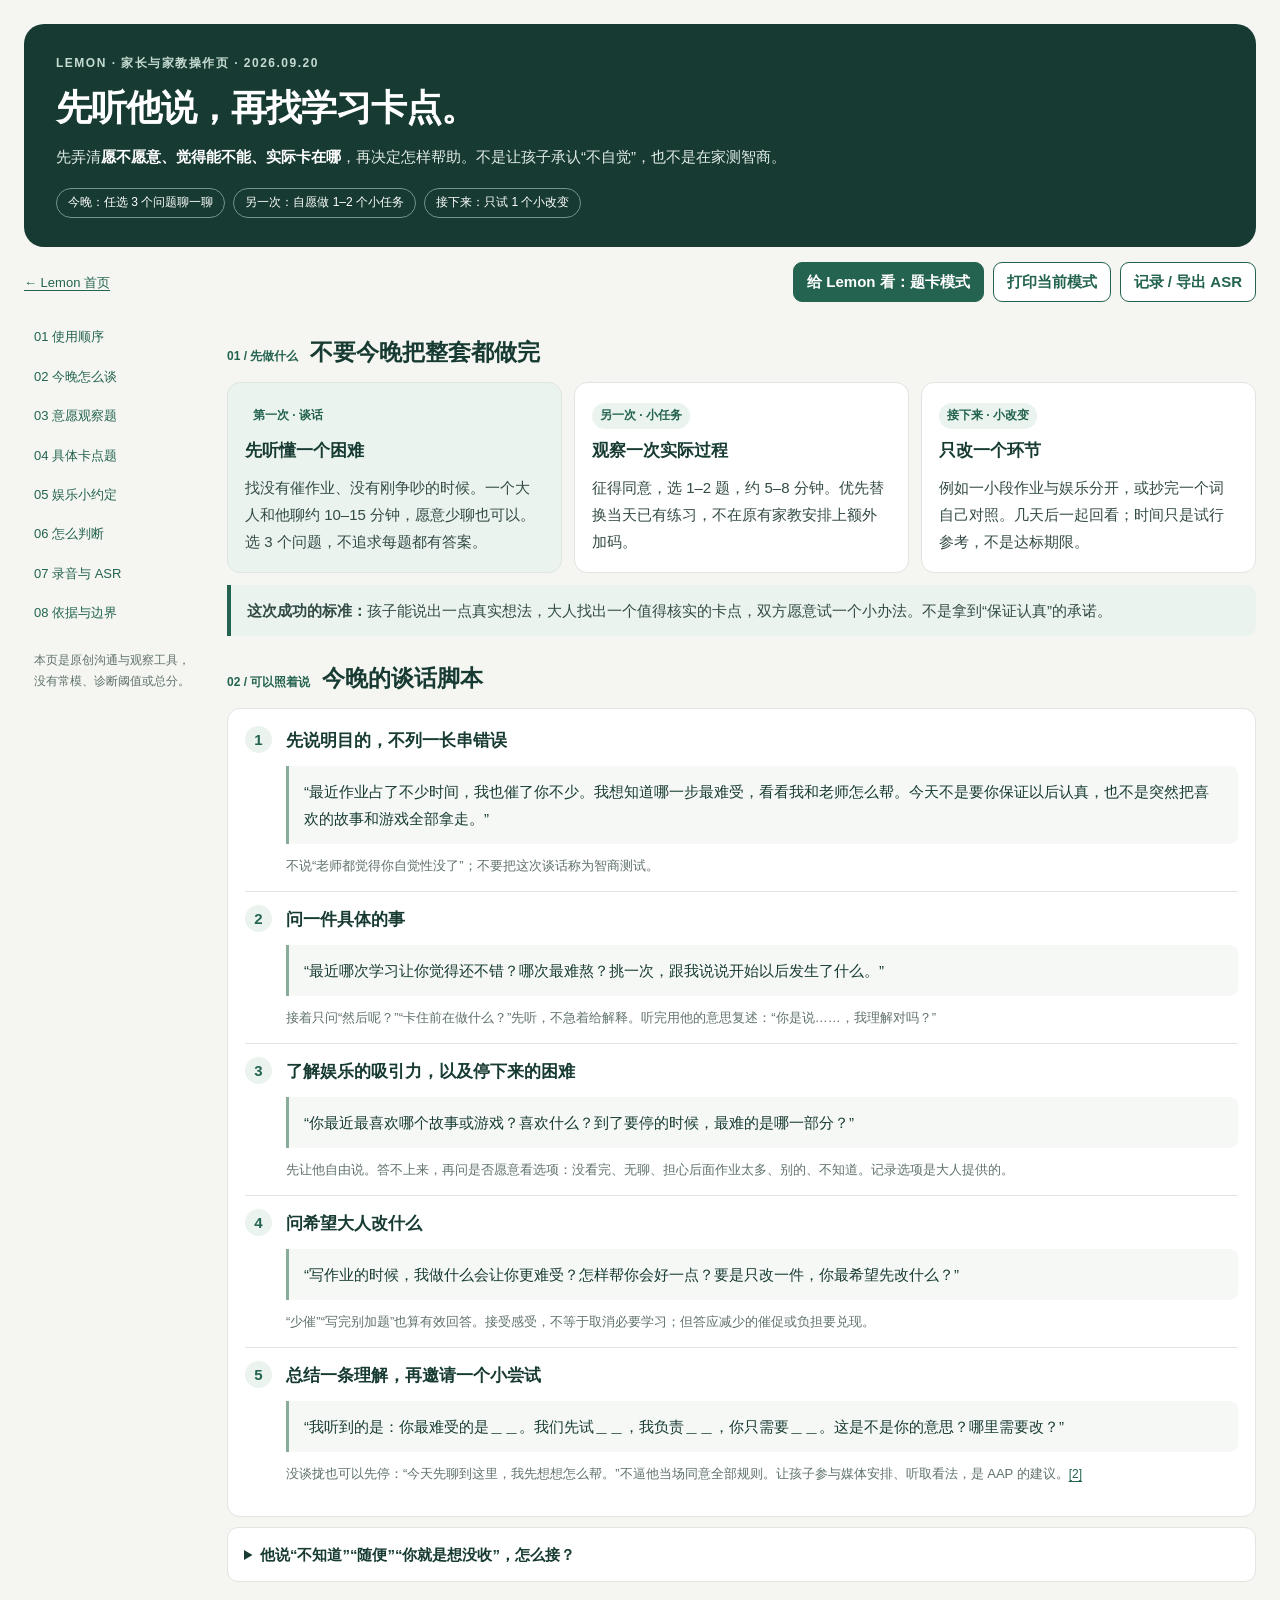
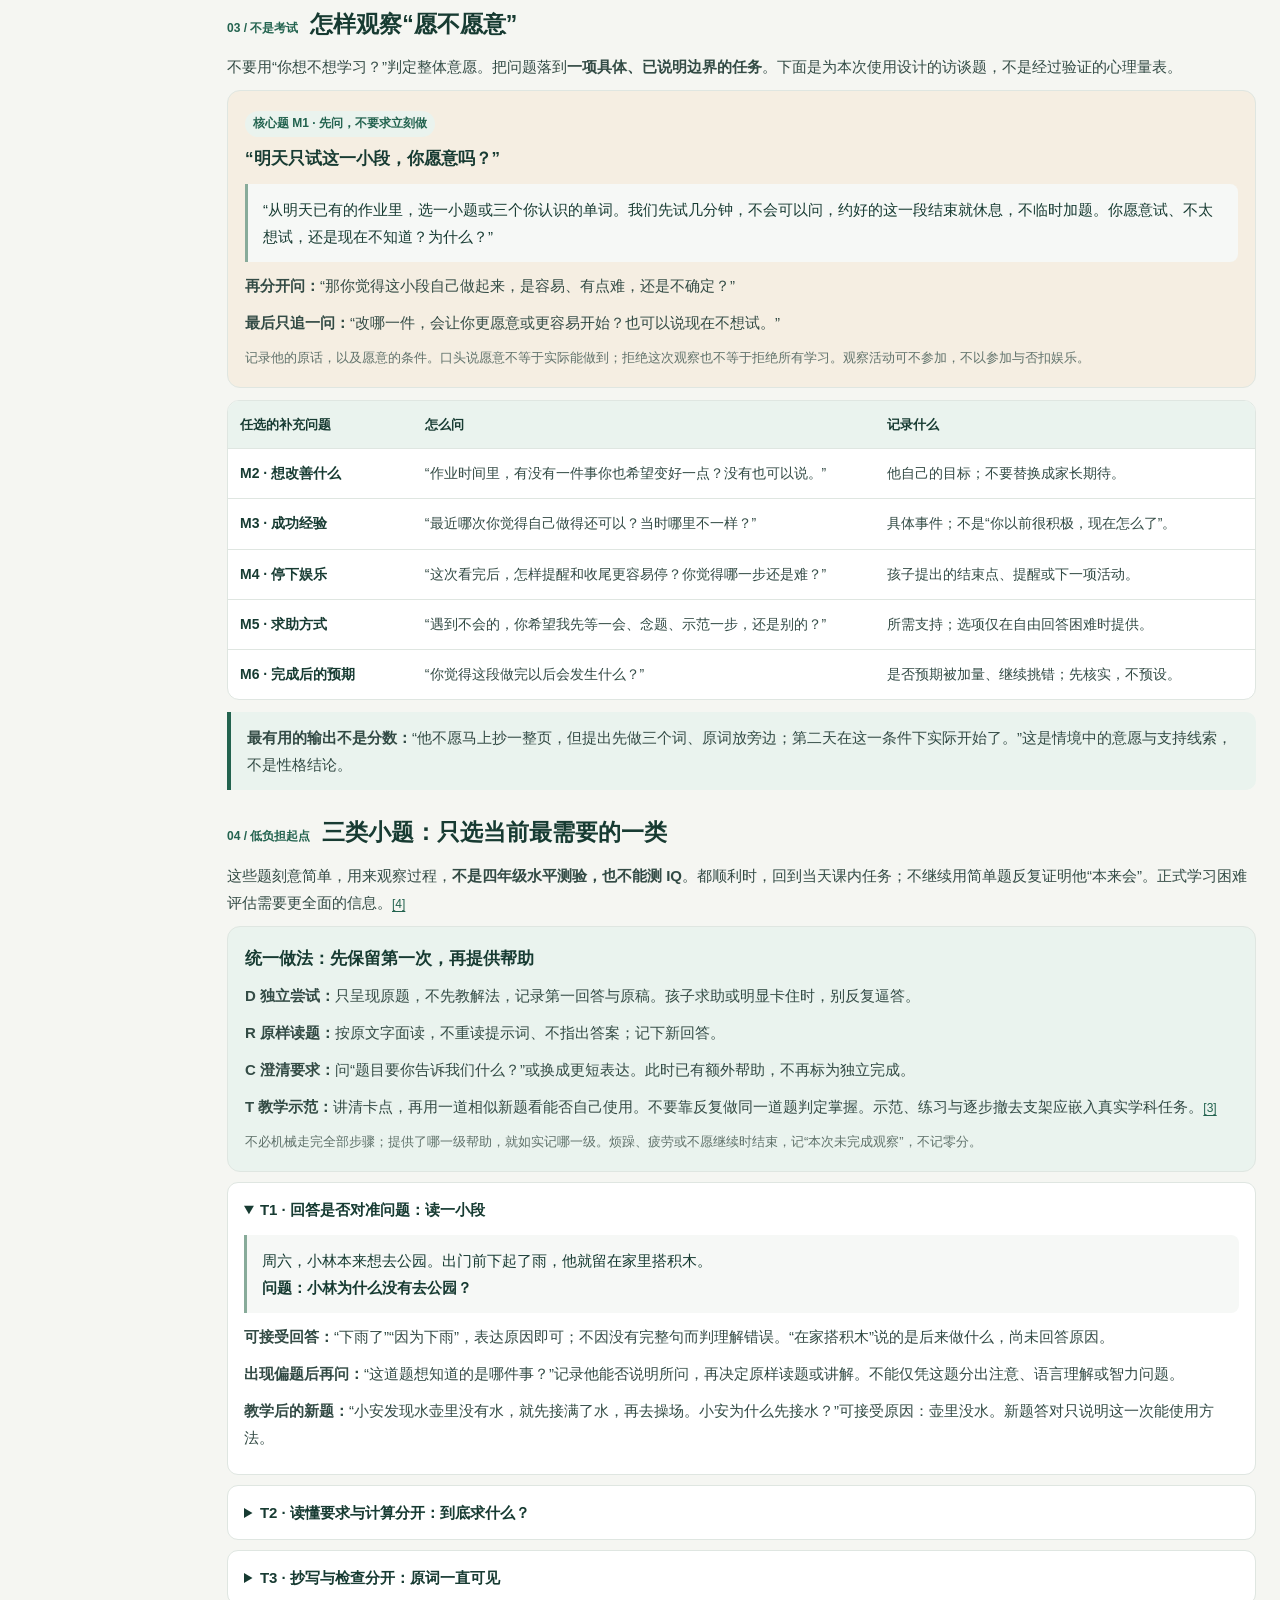
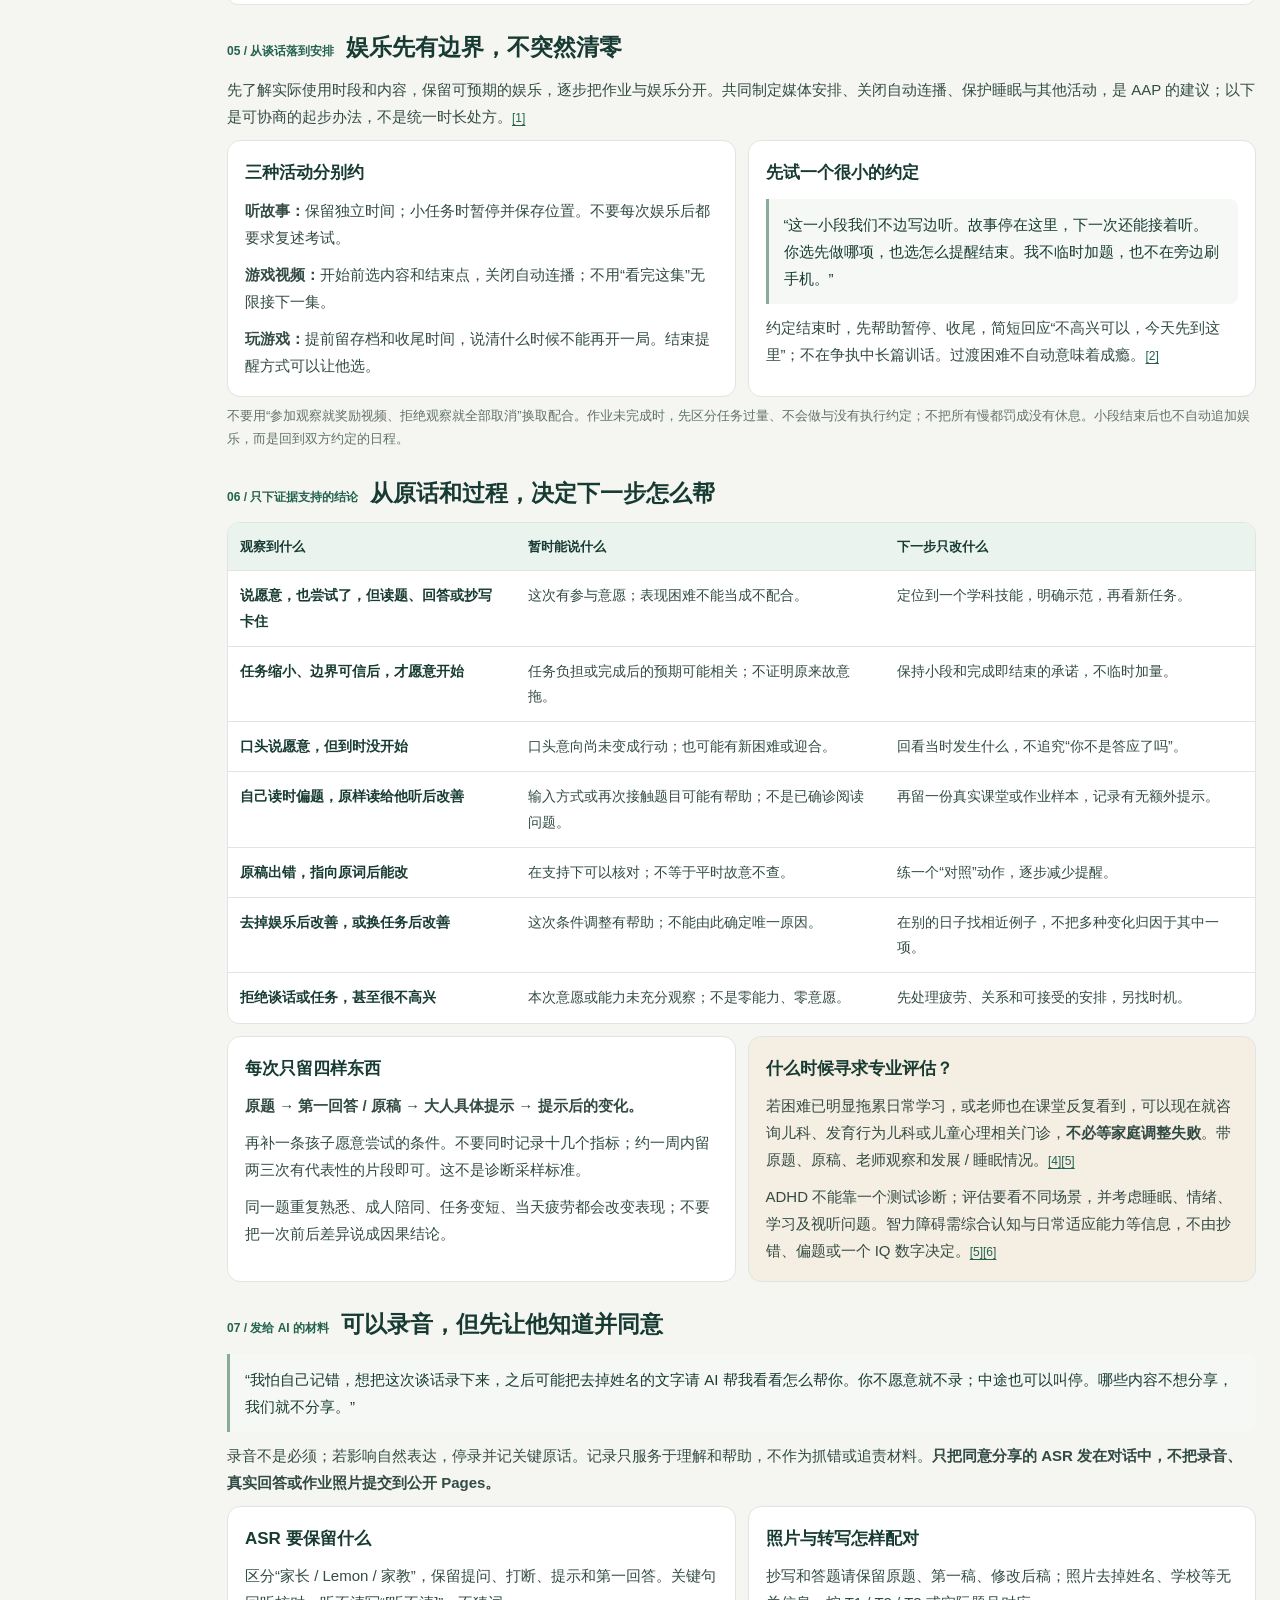
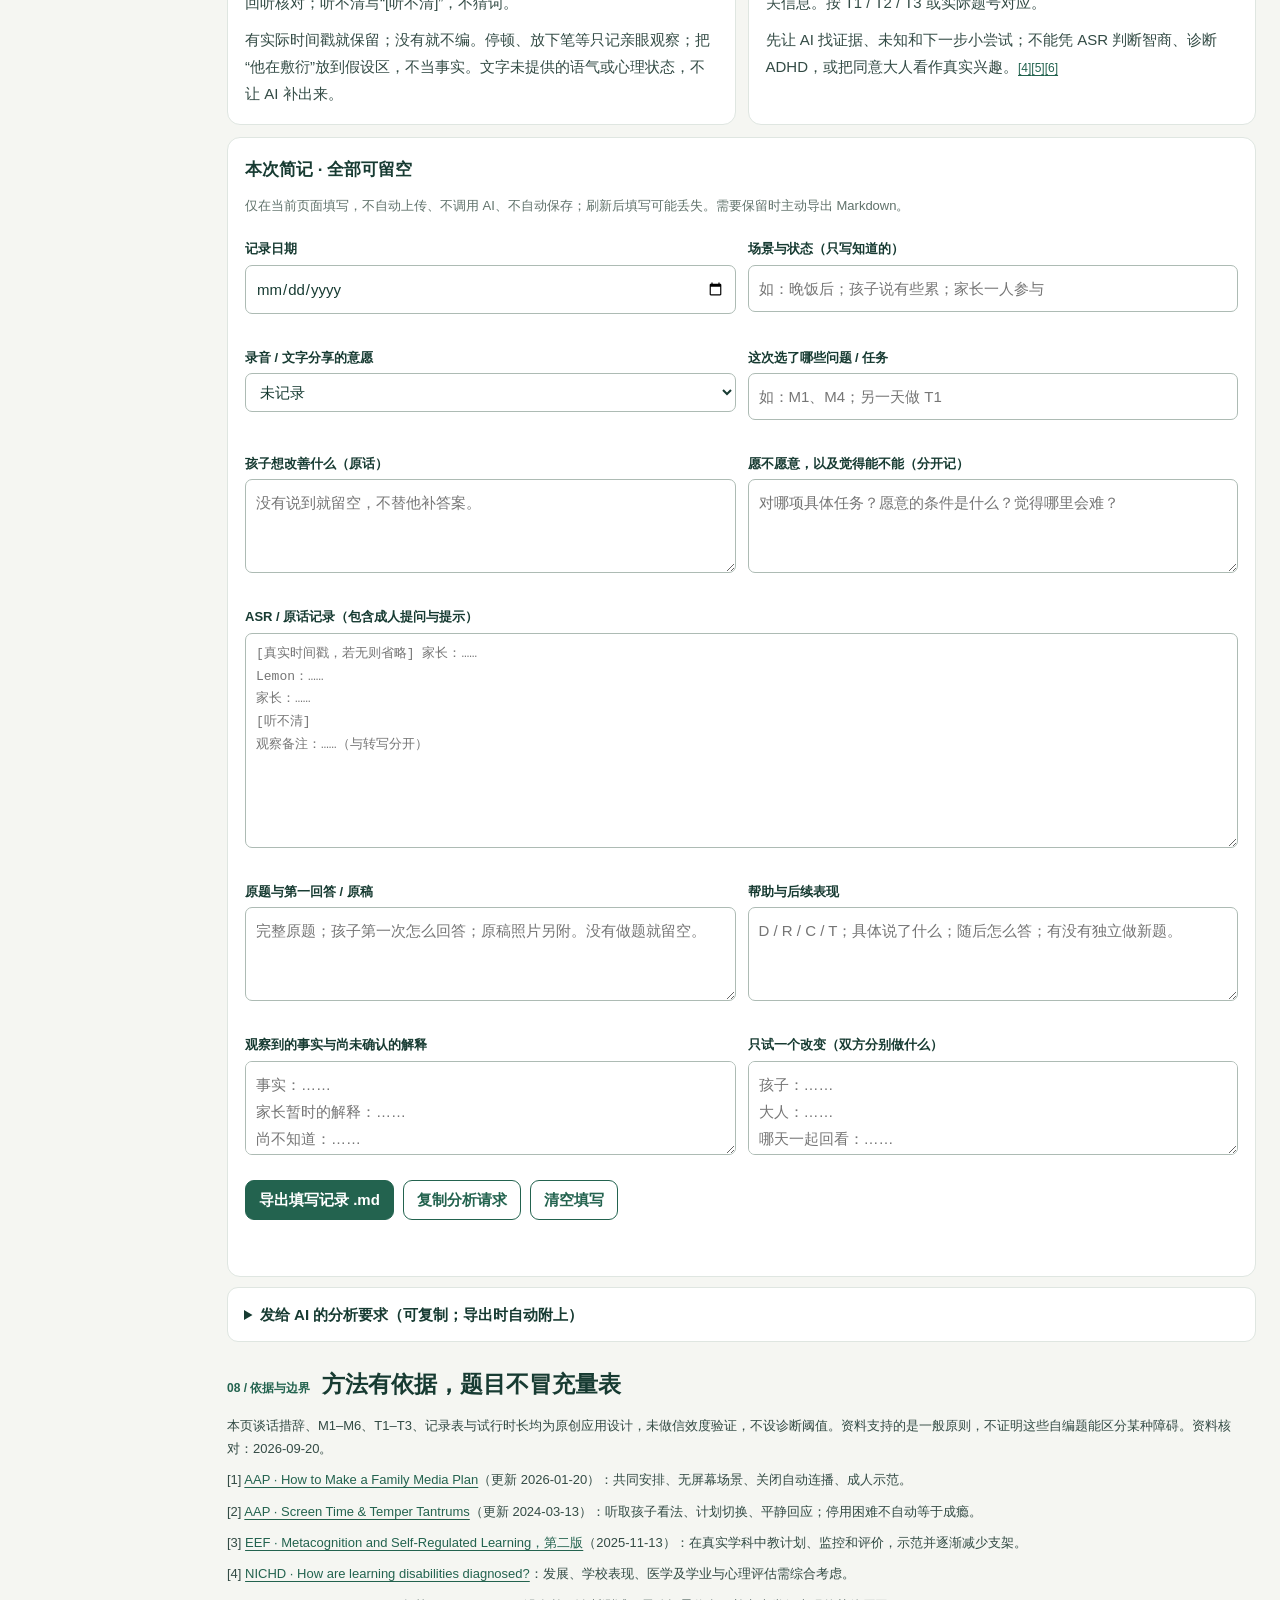
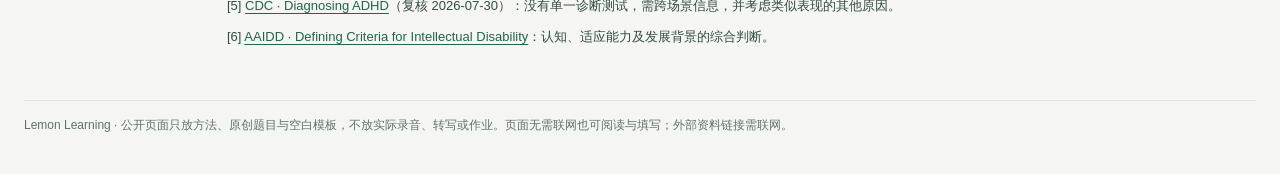
==== docs/conversation/index.html @ 645a8039 "feat(pages): add parent conversation and learning observation guide" ====
<!doctype html>
<html lang="zh-CN">
<head>
<meta charset="utf-8">
<meta name="viewport" content="width=device-width,initial-scale=1">
<meta name="description" content="给家长与家教的沟通脚本、学习意愿观察题、低负担任务与 ASR 记录模板。">
<title>Lemon｜先沟通，再找学习卡点</title>
<style>
:root{--bg:#f5f6f2;--paper:#fff;--ink:#173b32;--text:#334b45;--muted:#60726b;--line:#dfe6e1;--green:#23634f;--mint:#eaf3ee;--sand:#f5eee2;--gold:#d8be79}*{box-sizing:border-box}html{scroll-behavior:smooth;scroll-padding-top:26px}body{margin:0;background:var(--bg);color:var(--text);font:15px/1.8 -apple-system,BlinkMacSystemFont,"PingFang SC","Microsoft YaHei",sans-serif}a{color:var(--green);text-underline-offset:3px}button,input,textarea,select{font:inherit}button,.button{border:1px solid var(--green);border-radius:9px;padding:8px 13px;background:var(--green);color:#fff;cursor:pointer;text-decoration:none;font-weight:650;line-height:1.5}button.secondary,.button.secondary{background:#fff;color:var(--green)}button:hover,.button:hover{filter:brightness(.94)}:focus-visible{outline:3px solid var(--gold);outline-offset:3px}.wrap{max-width:1310px;margin:auto;padding:24px}.hero{background:var(--ink);color:#fff;border-radius:20px;padding:29px 32px}.eyebrow{font-size:12px;font-weight:750;letter-spacing:1.5px;color:#c5dad1}.hero h1{font-size:36px;line-height:1.3;margin:10px 0 12px;letter-spacing:-1px}.hero p{max-width:950px;color:#e2ece7;margin:6px 0}.hero strong{color:#fff}.hero-meta{display:flex;gap:8px;flex-wrap:wrap;margin-top:18px}.hero-meta span{border:1px solid #75948a;border-radius:30px;padding:3px 11px;font-size:12px}.toolbar{display:flex;align-items:center;gap:9px;flex-wrap:wrap;margin:15px 0}.toolbar .home{margin-right:auto;font-size:13px}.layout{display:grid;grid-template-columns:180px minmax(0,1fr);gap:23px}.layout>div{min-width:0}.side{min-width:0;position:sticky;top:18px;align-self:start}.side a{display:block;text-decoration:none;padding:8px 10px;border-radius:8px;font-size:13px}.side a:hover{background:var(--mint)}.side p{font-size:12px;color:var(--muted);padding:10px}.section{margin:0 0 25px;scroll-margin-top:20px}.section-head{display:flex;align-items:baseline;gap:12px;margin:18px 0 12px}.num{color:var(--green);font-size:12px;font-weight:800;white-space:nowrap}h2{font-size:23px;line-height:1.5;color:var(--ink);margin:0}h3{font-size:17px;color:var(--ink);margin:0 0 8px}h4{font-size:15px;margin:0 0 6px;color:var(--ink)}p{margin:7px 0 10px}.small{font-size:13px;color:var(--muted)}.grid2,.grid3{display:grid;gap:12px}.grid2{grid-template-columns:repeat(2,minmax(0,1fr))}.grid3{grid-template-columns:repeat(3,minmax(0,1fr))}.card{background:var(--paper);border:1px solid var(--line);border-radius:13px;padding:17px;min-width:0}.card p:last-child{margin-bottom:0}.mint{background:var(--mint)}.sand{background:var(--sand)}.callout{border-left:4px solid var(--green);padding:12px 16px;background:var(--mint);border-radius:0 10px 10px 0;margin:12px 0}.quote{background:#f6f8f6;border-left:3px solid #88ab9a;border-radius:0 8px 8px 0;padding:12px 15px;margin:10px 0;color:var(--ink)}.badge{display:inline-block;border-radius:30px;background:var(--mint);color:var(--green);padding:2px 8px;font-size:12px;font-weight:750;margin-bottom:7px}.steps{counter-reset:step}.step{display:grid;grid-template-columns:31px minmax(0,1fr);gap:10px;padding:13px 0;border-top:1px solid var(--line)}.step:first-child{border-top:0;padding-top:0}.step:before{counter-increment:step;content:counter(step);width:27px;height:27px;border-radius:50%;display:grid;place-items:center;background:var(--mint);color:var(--green);font-weight:800}.table-wrap{overflow-x:auto;background:white;border:1px solid var(--line);border-radius:12px}table{width:100%;border-collapse:collapse;font-size:14px}th,td{text-align:left;vertical-align:top;padding:12px;border-bottom:1px solid var(--line)}th{background:var(--mint);color:var(--ink);font-size:13px}tr:last-child td{border-bottom:0}td:first-child{font-weight:650;color:var(--ink)}.table-wrap table{min-width:590px}.tight p{margin:5px 0}details{border:1px solid var(--line);border-radius:11px;background:white;padding:13px 16px;margin:10px 0}summary{cursor:pointer;color:var(--ink);font-weight:700}details[open] summary{margin-bottom:12px}.ref{font-size:12px;white-space:nowrap}.checkline{display:flex;gap:8px;flex-wrap:wrap;margin:9px 0}.choice{display:inline-block;background:white;border:1px solid var(--line);border-radius:7px;padding:5px 10px}.field{display:block;margin:10px 0}.field>span{display:block;color:var(--ink);font-size:13px;font-weight:700;margin-bottom:4px}input,textarea,select{display:block;width:100%;border:1px solid #adbbb4;background:white;color:var(--ink);border-radius:7px;padding:9px 10px;min-width:0}textarea{min-height:94px;resize:vertical}input[type=date]{min-height:43px}.wide{grid-column:1/-1}.raw{min-height:215px;font:13px/1.75 ui-monospace,SFMono-Regular,Consolas,monospace}.print-value{display:none}.status{font-size:13px;min-height:24px;color:var(--green)}.sources{font-size:13px}.sources p{margin:8px 0}.footer{margin-top:26px;border-top:1px solid var(--line);padding:14px 0;color:var(--muted);font-size:12px}.child-sheet{max-width:930px;margin:auto}.child-sheet h2{font-size:28px}.child-sheet .card{margin-bottom:16px;padding:23px}.child-sheet .question{font-size:20px;color:var(--ink)}.child-sheet .reading{font-size:21px;line-height:2.1}.write-lines{height:93px;background:repeating-linear-gradient(white,white 30px,var(--line) 31px,white 32px);margin-top:12px}.wordrow{display:flex;gap:28px;flex-wrap:wrap;font-size:27px;letter-spacing:1px}.child-sheet{display:none}body[data-mode=child] .parent-only{display:none!important}body[data-mode=child] .child-sheet{display:block}body[data-mode=child] .hero h1{font-size:30px}.nojs{background:var(--sand);padding:10px}.skip{position:absolute;left:-9999px}.skip:focus{left:15px;top:8px;background:#fff;z-index:100;padding:10px}@media(max-width:950px){.layout{grid-template-columns:minmax(0,1fr)}.side{position:static;display:flex;overflow:auto;gap:5px;border-bottom:1px solid var(--line);padding-bottom:9px}.side a{white-space:nowrap}.side p{display:none}.grid3{grid-template-columns:1fr}.hero h1{font-size:31px}}@media(max-width:620px){body{font-size:15px}.wrap{padding:13px}.hero{padding:23px 20px}.hero h1{font-size:28px}.grid2{grid-template-columns:1fr}.section-head{display:block}.num{display:block;margin-bottom:3px}h2{font-size:21px}.toolbar .home{width:100%}.card{padding:15px}.child-sheet .card{padding:18px}.child-sheet .reading{font-size:19px}.wordrow{gap:18px}}@media print{@page{size:A4;margin:14mm}html{scroll-behavior:auto}body{background:white;font-size:11pt;line-height:1.65;color:#17271f}.wrap{max-width:none;padding:0}.hero{background:white!important;color:#173b32!important;border:1px solid #9bb4a7;border-radius:0;padding:13px}.hero p,.hero strong,.eyebrow{color:#173b32!important}.hero h1{font-size:23pt}.hero-meta{display:none}.toolbar,.side,.no-print,.nojs,.status{display:none!important}.layout{display:block}.section{margin:17px 0}.section-head{break-after:avoid}.card,.quote,.callout,tr{break-inside:avoid}.grid2,.grid3{display:block}.grid2>.card,.grid3>.card{margin:8px 0}.table-wrap{overflow:visible;border-radius:0}table{font-size:10pt;min-width:0!important}th,td{padding:8px}.print-value{display:block;white-space:pre-wrap;overflow-wrap:anywhere;min-height:20px;font-size:10pt}.field input,.field textarea,.field select{display:none}.quote{margin:6px 0}details{break-inside:auto}summary{break-after:avoid}.sources{font-size:9pt}.footer{font-size:9pt}.child-sheet .card{break-inside:avoid}.child-sheet .reading{font-size:16pt}.child-sheet .question{font-size:15pt}.write-lines{height:85px}.child-sheet .task-card{break-before:page}.child-sheet .task-card:first-of-type{break-before:auto}a{color:inherit}}
</style>
</head>
<body data-mode="parent">
<a class="skip" href="#talk">跳到谈话脚本</a>
<main class="wrap">
<header class="hero parent-only">
<div class="eyebrow">LEMON · 家长与家教操作页 · 2026.09.20</div>
<h1>先听他说，再找学习卡点。</h1>
<p>先弄清<strong>愿不愿意、觉得能不能、实际卡在哪</strong>，再决定怎样帮助。不是让孩子承认“不自觉”，也不是在家测智商。</p>
<div class="hero-meta"><span>今晚：任选 3 个问题聊一聊</span><span>另一次：自愿做 1–2 个小任务</span><span>接下来：只试 1 个小改变</span></div>
</header>
<div class="toolbar no-print"><a class="home" href="https://feng-y.github.io/lemon-learning/">← Lemon 首页</a><button id="modeButton" type="button" aria-pressed="false">给 Lemon 看：题卡模式</button><button id="printButton" type="button" class="secondary">打印当前模式</button><a class="button secondary parent-only" href="#record">记录 / 导出 ASR</a></div>
<noscript><p class="nojs">正文可直接阅读。切换儿童题卡、打印增强和导出记录需要 JavaScript；也可手工复制记录模板。</p></noscript>
<div class="layout parent-only">
<nav class="side" aria-label="页内导航"><a href="#start">01 使用顺序</a><a href="#talk">02 今晚怎么谈</a><a href="#willing">03 意愿观察题</a><a href="#tasks">04 具体卡点题</a><a href="#media">05 娱乐小约定</a><a href="#interpret">06 怎么判断</a><a href="#record">07 录音与 ASR</a><a href="#sources">08 依据与边界</a><p>本页是原创沟通与观察工具，没有常模、诊断阈值或总分。</p></nav>
<div>
<section class="section" id="start">
<div class="section-head"><span class="num">01 / 先做什么</span><h2>不要今晚把整套都做完</h2></div>
<div class="grid3"><article class="card mint"><span class="badge">第一次 · 谈话</span><h3>先听懂一个困难</h3><p>找没有催作业、没有刚争吵的时候。一个大人和他聊约 10–15 分钟，愿意少聊也可以。选 3 个问题，不追求每题都有答案。</p></article><article class="card"><span class="badge">另一次 · 小任务</span><h3>观察一次实际过程</h3><p>征得同意，选 1–2 题，约 5–8 分钟。优先替换当天已有练习，不在原有家教安排上额外加码。</p></article><article class="card"><span class="badge">接下来 · 小改变</span><h3>只改一个环节</h3><p>例如一小段作业与娱乐分开，或抄完一个词自己对照。几天后一起回看；时间只是试行参考，不是达标期限。</p></article></div>
<div class="callout"><strong>这次成功的标准：</strong>孩子能说出一点真实想法，大人找出一个值得核实的卡点，双方愿意试一个小办法。不是拿到“保证认真”的承诺。</div>
</section>
<section class="section" id="talk">
<div class="section-head"><span class="num">02 / 可以照着说</span><h2>今晚的谈话脚本</h2></div>
<div class="card steps">
<div class="step"><div><h3>先说明目的，不列一长串错误</h3><div class="quote">“最近作业占了不少时间，我也催了你不少。我想知道哪一步最难受，看看我和老师怎么帮。今天不是要你保证以后认真，也不是突然把喜欢的故事和游戏全部拿走。”</div><p class="small">不说“老师都觉得你自觉性没了”；不要把这次谈话称为智商测试。</p></div></div>
<div class="step"><div><h3>问一件具体的事</h3><div class="quote">“最近哪次学习让你觉得还不错？哪次最难熬？挑一次，跟我说说开始以后发生了什么。”</div><p class="small">接着只问“然后呢？”“卡住前在做什么？”先听，不急着给解释。听完用他的意思复述：“你是说……，我理解对吗？”</p></div></div>
<div class="step"><div><h3>了解娱乐的吸引力，以及停下来的困难</h3><div class="quote">“你最近最喜欢哪个故事或游戏？喜欢什么？到了要停的时候，最难的是哪一部分？”</div><p class="small">先让他自由说。答不上来，再问是否愿意看选项：没看完、无聊、担心后面作业太多、别的、不知道。记录选项是大人提供的。</p></div></div>
<div class="step"><div><h3>问希望大人改什么</h3><div class="quote">“写作业的时候，我做什么会让你更难受？怎样帮你会好一点？要是只改一件，你最希望先改什么？”</div><p class="small">“少催”“写完别加题”也算有效回答。接受感受，不等于取消必要学习；但答应减少的催促或负担要兑现。</p></div></div>
<div class="step"><div><h3>总结一条理解，再邀请一个小尝试</h3><div class="quote">“我听到的是：你最难受的是＿＿。我们先试＿＿，我负责＿＿，你只需要＿＿。这是不是你的意思？哪里需要改？”</div><p class="small">没谈拢也可以先停：“今天先聊到这里，我先想想怎么帮。”不逼他当场同意全部规则。让孩子参与媒体安排、听取看法，是 AAP 的建议。<a class="ref" href="#s2">[2]</a></p></div></div>
</div>
<details><summary>他说“不知道”“随便”“你就是想没收”，怎么接？</summary><div class="grid2"><div><h4>“不知道 / 随便。”</h4><p>“没关系。你愿意说最近那一次，还是今天先不说？”不要把沉默登记成态度差。</p><h4>“我就是想玩。”</h4><p>“玩很重要。我们还要给作业和休息留时间。最难的是开始作业，还是停下正在看的东西？”</p></div><div><h4>“你就是想没收。”</h4><p>“你担心讲了以后会被拿走。我先把这次会改什么、不会改什么说清楚。”不承诺永远不限制。</p><h4>“我不会 / 你们一直催。”</h4><p>“挑一个最近的例子，让我看你从哪里开始觉得难。”先理解；不要马上反驳“这么简单怎么不会”。</p></div></div></details>
</section>
<section class="section" id="willing">
<div class="section-head"><span class="num">03 / 不是考试</span><h2>怎样观察“愿不愿意”</h2></div>
<p>不要用“你想不想学习？”判定整体意愿。把问题落到<strong>一项具体、已说明边界的任务</strong>。下面是为本次使用设计的访谈题，不是经过验证的心理量表。</p>
<div class="card sand"><span class="badge">核心题 M1 · 先问，不要求立刻做</span><h3>“明天只试这一小段，你愿意吗？”</h3><div class="quote">“从明天已有的作业里，选一小题或三个你认识的单词。我们先试几分钟，不会可以问，约好的这一段结束就休息，不临时加题。你愿意试、不太想试，还是现在不知道？为什么？”</div><p><strong>再分开问：</strong>“那你觉得这小段自己做起来，是容易、有点难，还是不确定？”</p><p><strong>最后只追一问：</strong>“改哪一件，会让你更愿意或更容易开始？也可以说现在不想试。”</p><p class="small">记录他的原话，以及愿意的条件。口头说愿意不等于实际能做到；拒绝这次观察也不等于拒绝所有学习。观察活动可不参加，不以参加与否扣娱乐。</p></div>
<div class="table-wrap" style="margin-top:12px"><table><thead><tr><th style="width:18%">任选的补充问题</th><th style="width:45%">怎么问</th><th>记录什么</th></tr></thead><tbody>
<tr><td>M2 · 想改善什么</td><td>“作业时间里，有没有一件事你也希望变好一点？没有也可以说。”</td><td>他自己的目标；不要替换成家长期待。</td></tr>
<tr><td>M3 · 成功经验</td><td>“最近哪次你觉得自己做得还可以？当时哪里不一样？”</td><td>具体事件；不是“你以前很积极，现在怎么了”。</td></tr>
<tr><td>M4 · 停下娱乐</td><td>“这次看完后，怎样提醒和收尾更容易停？你觉得哪一步还是难？”</td><td>孩子提出的结束点、提醒或下一项活动。</td></tr>
<tr><td>M5 · 求助方式</td><td>“遇到不会的，你希望我先等一会、念题、示范一步，还是别的？”</td><td>所需支持；选项仅在自由回答困难时提供。</td></tr>
<tr><td>M6 · 完成后的预期</td><td>“你觉得这段做完以后会发生什么？”</td><td>是否预期被加量、继续挑错；先核实，不预设。</td></tr>
</tbody></table></div>
<div class="callout"><strong>最有用的输出不是分数：</strong>“他不愿马上抄一整页，但提出先做三个词、原词放旁边；第二天在这一条件下实际开始了。”这是情境中的意愿与支持线索，不是性格结论。</div>
</section>
<section class="section" id="tasks">
<div class="section-head"><span class="num">04 / 低负担起点</span><h2>三类小题：只选当前最需要的一类</h2></div>
<p>这些题刻意简单，用来观察过程，<strong>不是四年级水平测验，也不能测 IQ</strong>。都顺利时，回到当天课内任务；不继续用简单题反复证明他“本来会”。正式学习困难评估需要更全面的信息。<a class="ref" href="#s4">[4]</a></p>
<div class="card mint"><h3>统一做法：先保留第一次，再提供帮助</h3><p><strong>D 独立尝试：</strong>只呈现原题，不先教解法，记录第一回答与原稿。孩子求助或明显卡住时，别反复逼答。</p><p><strong>R 原样读题：</strong>按原文字面读，不重读提示词、不指出答案；记下新回答。</p><p><strong>C 澄清要求：</strong>问“题目要你告诉我们什么？”或换成更短表达。此时已有额外帮助，不再标为独立完成。</p><p><strong>T 教学示范：</strong>讲清卡点，再用一道相似新题看能否自己使用。不要靠反复做同一道题判定掌握。示范、练习与逐步撤去支架应嵌入真实学科任务。<a class="ref" href="#s3">[3]</a></p><p class="small">不必机械走完全部步骤；提供了哪一级帮助，就如实记哪一级。烦躁、疲劳或不愿继续时结束，记“本次未完成观察”，不记零分。</p></div>
<details open><summary>T1 · 回答是否对准问题：读一小段</summary><div class="quote">周六，小林本来想去公园。出门前下起了雨，他就留在家里搭积木。<br><strong>问题：小林为什么没有去公园？</strong></div><p><strong>可接受回答：</strong>“下雨了”“因为下雨”，表达原因即可；不因没有完整句而判理解错误。“在家搭积木”说的是后来做什么，尚未回答原因。</p><p><strong>出现偏题后再问：</strong>“这道题想知道的是哪件事？”记录他能否说明所问，再决定原样读题或讲解。不能仅凭这题分出注意、语言理解或智力问题。</p><p><strong>教学后的新题：</strong>“小安发现水壶里没有水，就先接满了水，再去操场。小安为什么先接水？”可接受原因：壶里没水。新题答对只说明这一次能使用方法。</p></details>
<details><summary>T2 · 读懂要求与计算分开：到底求什么？</summary><div class="quote">一本故事书有 80 页。小林第一天看了 12 页，第二天看了 15 页。<br><strong>问题：两天一共看了多少页？</strong></div><p><strong>答案：</strong>12 + 15 = 27 页。若答 53 页，记录原话，再问“你刚才算的是什么？题目问的是什么？”不要立即解释为粗心。</p><p><strong>观察分开：</strong>知道问两天读了多少，却算错，是另一类卡点；算出剩余页数，则先看是否把任务目标换掉。一次出错不证明稳定困难。</p><p><strong>教学后的新题：</strong>“一盒有 60 张贴纸。上午用了 8 张，下午用了 7 张。一共用了多少张？”答案 15 张。两题不是标准化等值题，不比较速度或给能力排名。</p></details>
<details><summary>T3 · 抄写与检查分开：原词一直可见</summary><div class="quote"><span class="wordrow"><span>milk</span><span>green</span><span>school</span></span></div><p>先确认这些词对他熟悉；不熟悉就换成当天已学过的三个词，并记录实际用词。请他照着各抄一次，<strong>不遮原词、不要求背写</strong>，先保存未经提醒检查的第一稿。</p><p>随后只说：“请对照原词，看看有没有不一样。”记录自己找到并改了哪些。仍有错，再按事实说“这个词有一处不一样”，但先不指出字母。</p><p><strong>只看过程：</strong>漏字母、字母次序、找行、抄写位置、擦改及是否自检。ASR 不能替代原稿；附上原词和孩子第一稿的照片，不把错误自动改正。</p></details>
</section>
<section class="section" id="media">
<div class="section-head"><span class="num">05 / 从谈话落到安排</span><h2>娱乐先有边界，不突然清零</h2></div>
<p>先了解实际使用时段和内容，保留可预期的娱乐，逐步把作业与娱乐分开。共同制定媒体安排、关闭自动连播、保护睡眠与其他活动，是 AAP 的建议；以下是可协商的起步办法，不是统一时长处方。<a class="ref" href="#s1">[1]</a></p>
<div class="grid2"><div class="card"><h3>三种活动分别约</h3><p><strong>听故事：</strong>保留独立时间；小任务时暂停并保存位置。不要每次娱乐后都要求复述考试。</p><p><strong>游戏视频：</strong>开始前选内容和结束点，关闭自动连播；不用“看完这集”无限接下一集。</p><p><strong>玩游戏：</strong>提前留存档和收尾时间，说清什么时候不能再开一局。结束提醒方式可以让他选。</p></div><div class="card"><h3>先试一个很小的约定</h3><div class="quote">“这一小段我们不边写边听。故事停在这里，下一次还能接着听。你选先做哪项，也选怎么提醒结束。我不临时加题，也不在旁边刷手机。”</div><p>约定结束时，先帮助暂停、收尾，简短回应“不高兴可以，今天先到这里”；不在争执中长篇训话。过渡困难不自动意味着成瘾。<a class="ref" href="#s2">[2]</a></p></div></div>
<p class="small">不要用“参加观察就奖励视频、拒绝观察就全部取消”换取配合。作业未完成时，先区分任务过量、不会做与没有执行约定；不把所有慢都罚成没有休息。小段结束后也不自动追加娱乐，而是回到双方约定的日程。</p>
</section>
<section class="section" id="interpret">
<div class="section-head"><span class="num">06 / 只下证据支持的结论</span><h2>从原话和过程，决定下一步怎么帮</h2></div>
<div class="table-wrap"><table><thead><tr><th style="width:28%">观察到什么</th><th style="width:36%">暂时能说什么</th><th>下一步只改什么</th></tr></thead><tbody>
<tr><td>说愿意，也尝试了，但读题、回答或抄写卡住</td><td>这次有参与意愿；表现困难不能当成不配合。</td><td>定位到一个学科技能，明确示范，再看新任务。</td></tr>
<tr><td>任务缩小、边界可信后，才愿意开始</td><td>任务负担或完成后的预期可能相关；不证明原来故意拖。</td><td>保持小段和完成即结束的承诺，不临时加量。</td></tr>
<tr><td>口头说愿意，但到时没开始</td><td>口头意向尚未变成行动；也可能有新困难或迎合。</td><td>回看当时发生什么，不追究“你不是答应了吗”。</td></tr>
<tr><td>自己读时偏题，原样读给他听后改善</td><td>输入方式或再次接触题目可能有帮助；不是已确诊阅读问题。</td><td>再留一份真实课堂或作业样本，记录有无额外提示。</td></tr>
<tr><td>原稿出错，指向原词后能改</td><td>在支持下可以核对；不等于平时故意不查。</td><td>练一个“对照”动作，逐步减少提醒。</td></tr>
<tr><td>去掉娱乐后改善，或换任务后改善</td><td>这次条件调整有帮助；不能由此确定唯一原因。</td><td>在别的日子找相近例子，不把多种变化归因于其中一项。</td></tr>
<tr><td>拒绝谈话或任务，甚至很不高兴</td><td>本次意愿或能力未充分观察；不是零能力、零意愿。</td><td>先处理疲劳、关系和可接受的安排，另找时机。</td></tr>
</tbody></table></div>
<div class="grid2" style="margin-top:12px"><div class="card"><h3>每次只留四样东西</h3><p><strong>原题 → 第一回答 / 原稿 → 大人具体提示 → 提示后的变化。</strong></p><p>再补一条孩子愿意尝试的条件。不要同时记录十几个指标；约一周内留两三次有代表性的片段即可。这不是诊断采样标准。</p><p>同一题重复熟悉、成人陪同、任务变短、当天疲劳都会改变表现；不要把一次前后差异说成因果结论。</p></div><div class="card sand"><h3>什么时候寻求专业评估？</h3><p>若困难已明显拖累日常学习，或老师也在课堂反复看到，可以现在就咨询儿科、发育行为儿科或儿童心理相关门诊，<strong>不必等家庭调整失败</strong>。带原题、原稿、老师观察和发展 / 睡眠情况。<a class="ref" href="#s4">[4]</a><a class="ref" href="#s5">[5]</a></p><p>ADHD 不能靠一个测试诊断；评估要看不同场景，并考虑睡眠、情绪、学习及视听问题。智力障碍需综合认知与日常适应能力等信息，不由抄错、偏题或一个 IQ 数字决定。<a class="ref" href="#s5">[5]</a><a class="ref" href="#s6">[6]</a></p></div></div>
</section>
<section class="section" id="record">
<div class="section-head"><span class="num">07 / 发给 AI 的材料</span><h2>可以录音，但先让他知道并同意</h2></div>
<div class="quote">“我怕自己记错，想把这次谈话录下来，之后可能把去掉姓名的文字请 AI 帮我看看怎么帮你。你不愿意就不录；中途也可以叫停。哪些内容不想分享，我们就不分享。”</div>
<p>录音不是必须；若影响自然表达，停录并记关键原话。记录只服务于理解和帮助，不作为抓错或追责材料。<strong>只把同意分享的 ASR 发在对话中，不把录音、真实回答或作业照片提交到公开 Pages。</strong></p>
<div class="grid2"><div class="card"><h3>ASR 要保留什么</h3><p>区分“家长 / Lemon / 家教”，保留提问、打断、提示和第一回答。关键句回听核对；听不清写“[听不清]”，不猜词。</p><p>有实际时间戳就保留；没有就不编。停顿、放下笔等只记亲眼观察；把“他在敷衍”放到假设区，不当事实。文字未提供的语气或心理状态，不让 AI 补出来。</p></div><div class="card"><h3>照片与转写怎样配对</h3><p>抄写和答题请保留原题、第一稿、修改后稿；照片去掉姓名、学校等无关信息。按 T1 / T2 / T3 或实际题号对应。</p><p>先让 AI 找证据、未知和下一步小尝试；不能凭 ASR 判断智商、诊断 ADHD，或把同意大人看作真实兴趣。<a class="ref" href="#s4">[4]</a><a class="ref" href="#s5">[5]</a><a class="ref" href="#s6">[6]</a></p></div></div>
<form id="recordForm" autocomplete="off" class="card" style="margin-top:12px">
<h3>本次简记 · 全部可留空</h3><p class="small">仅在当前页面填写，不自动上传、不调用 AI、不自动保存；刷新后填写可能丢失。需要保留时主动导出 Markdown。</p>
<div class="grid2">
<label class="field"><span>记录日期</span><input type="date" id="date" data-label="记录日期"></label>
<label class="field"><span>场景与状态（只写知道的）</span><input id="context" data-label="场景与状态" placeholder="如：晚饭后；孩子说有些累；家长一人参与"></label>
<label class="field"><span>录音 / 文字分享的意愿</span><select id="consent" data-label="录音与分享意愿"><option value="">未记录</option>不录音，仅简记</option>同意录音及分享去标识文字</option>同意录音，不分享文字</option>谈话中途要求停止 / 撤回部分内容</option></select></label>
<label class="field"><span>这次选了哪些问题 / 任务</span><input id="task" data-label="所选问题或任务" placeholder="如：M1、M4；另一天做 T1"></label>
<label class="field"><span>孩子想改善什么（原话）</span><textarea id="goal" data-label="孩子的目标原话" placeholder="没有说到就留空，不替他补答案。"></textarea></label>
<label class="field"><span>愿不愿意，以及觉得能不能（分开记）</span><textarea id="willingness" data-label="意愿、信心及条件原话" placeholder="对哪项具体任务？愿意的条件是什么？觉得哪里会难？"></textarea></label>
<label class="field wide"><span>ASR / 原话记录（包含成人提问与提示）</span><textarea class="raw" id="asr" data-label="ASR原话记录" spellcheck="false" placeholder="[真实时间戳，若无则省略] 家长：……&#10;Lemon：……&#10;家长：……&#10;[听不清]&#10;观察备注：……（与转写分开）"></textarea></label>
<label class="field"><span>原题与第一回答 / 原稿</span><textarea id="first" data-label="原题及第一回答" placeholder="完整原题；孩子第一次怎么回答；原稿照片另附。没有做题就留空。"></textarea></label>
<label class="field"><span>帮助与后续表现</span><textarea id="support" data-label="提示及后续表现" placeholder="D / R / C / T；具体说了什么；随后怎么答；有没有独立做新题。"></textarea></label>
<label class="field"><span>观察到的事实与尚未确认的解释</span><textarea id="evidence" data-label="事实与未确认解释" placeholder="事实：……&#10;家长暂时的解释：……&#10;尚不知道：……"></textarea></label>
<label class="field"><span>只试一个改变（双方分别做什么）</span><textarea id="agreement" data-label="小约定与回看时间" placeholder="孩子：……&#10;大人：……&#10;哪天一起回看：……"></textarea></label>
</div>
<div class="toolbar no-print"><button type="button" id="exportButton">导出填写记录 .md</button><button type="button" id="copyButton" class="secondary">复制分析请求</button><button type="reset" class="secondary">清空填写</button></div>
<p class="status no-print" id="status" role="status" aria-live="polite"></p>
</form>
<details><summary>发给 AI 的分析要求（可复制；导出时自动附上）</summary><p id="analysisPrompt">请根据以下原话、题目和原稿分析。先区分孩子原话、成人观察、成人解释；注明成人是否给出选项或提示。分别说明这项具体任务的意愿、信心、能力表现和执行过程，不生成自觉性总分或诊断。每个判断引用对应原话或题号，写明仍不能判断什么。指出成人沟通中最多一个值得调整的地方；最后只给下一次最值得尝试的一项支持和一项观察。若资料不足或只有提示后答案，明确保留未知，不推断智商、ADHD或孩子故意不配合。</p></details>
</section>
<section class="section sources" id="sources">
<div class="section-head"><span class="num">08 / 依据与边界</span><h2>方法有依据，题目不冒充量表</h2></div>
<p>本页谈话措辞、M1–M6、T1–T3、记录表与试行时长均为原创应用设计，未做信效度验证，不设诊断阈值。资料支持的是一般原则，不证明这些自编题能区分某种障碍。资料核对：2026-09-20。</p>
<p id="s1">[1] <a href="https://www.healthychildren.org/English/family-life/Media/Pages/How-to-Make-a-Family-Media-Use-Plan.aspx" target="_blank" rel="noopener noreferrer">AAP · How to Make a Family Media Plan</a>（更新 2026-01-20）：共同安排、无屏幕场景、关闭自动连播、成人示范。</p>
<p id="s2">[2] <a href="https://www.healthychildren.org/English/family-life/Media/Pages/screen-time-and-temper-tantrums-helpful-tips-for-parents.aspx" target="_blank" rel="noopener noreferrer">AAP · Screen Time &amp; Temper Tantrums</a>（更新 2024-03-13）：听取孩子看法、计划切换、平静回应；停用困难不自动等于成瘾。</p>
<p id="s3">[3] <a href="https://educationendowmentfoundation.org.uk/education-evidence/guidance-reports/metacognition" target="_blank" rel="noopener noreferrer">EEF · Metacognition and Self-Regulated Learning，第二版</a>（2025-11-13）：在真实学科中教计划、监控和评价，示范并逐渐减少支架。</p>
<p id="s4">[4] <a href="https://www.nichd.nih.gov/health/topics/learning/conditioninfo/diagnosed" target="_blank" rel="noopener noreferrer">NICHD · How are learning disabilities diagnosed?</a>：发展、学校表现、医学及学业与心理评估需综合考虑。</p>
<p id="s5">[5] <a href="https://www.cdc.gov/adhd/diagnosis/index.html" target="_blank" rel="noopener noreferrer">CDC · Diagnosing ADHD</a>（复核 2026-07-30）：没有单一诊断测试，需跨场景信息，并考虑类似表现的其他原因。</p>
<p id="s6">[6] <a href="https://www.aaidd.org/intellectual-disability/definition" target="_blank" rel="noopener noreferrer">AAIDD · Defining Criteria for Intellectual Disability</a>：认知、适应能力及发展背景的综合判断。</p>
</section>
</div>
</div>
<section class="child-sheet" id="childSheet" aria-label="给 Lemon 看的题卡">
<div class="card mint"><h2>我们一起让作业不那么难熬</h2><p class="question">今天不用把这些都做完。你可以说“不知道”，可以求助，也可以暂停这次小体验。</p><p>大人答应：不拿这次回答批评你，不因为做得快临时加题。真实作业和娱乐时间，我们另外一起安排清楚。</p></div>
<div class="card"><span class="badge">先聊一聊 · 选一个就好</span><p class="question">最近哪一次，你觉得自己做得还不错？</p><p class="question">写作业时，哪一段最难受？</p><p class="question">你最希望大人先改一件什么事？</p><div class="write-lines"></div></div>
<div class="card"><span class="badge">一个小尝试</span><p class="question">从已经要做的作业里选一小段，知道做到哪里、不会可以问。你愿意试吗？</p><div class="checkline"><span class="choice">愿意试</span><span class="choice">不太想试</span><span class="choice">现在不知道</span></div><p>觉得做起来：容易 / 有点难 / 不确定。哪件事改一下，你会更愿意或更容易开始？</p><div class="write-lines"></div></div>
<article class="card task-card"><span class="badge">T1 · 一小段故事</span><p class="reading">周六，小林本来想去公园。出门前下起了雨，他就留在家里搭积木。</p><p class="question">小林为什么没有去公园？</p><p class="small">可以口头回答，也可以写下来。</p><div class="write-lines"></div></article>
<article class="card task-card"><span class="badge">T2 · 一道小题</span><p class="reading">一本故事书有 80 页。小林第一天看了 12 页，第二天看了 15 页。</p><p class="question">两天一共看了多少页？</p><div class="write-lines"></div></article>
<article class="card task-card"><span class="badge">T3 · 看着抄一遍</span><p>认识这些词，就照着各抄一次。不认识，可以请大人换成学过的词。原词一直放在这里。</p><div class="wordrow"><span>milk</span><span>green</span><span>school</span></div><div class="write-lines"></div></article>
</section>
<footer class="footer parent-only">Lemon Learning · 公开页面只放方法、原创题目与空白模板，不放实际录音、转写或作业。页面无需联网也可阅读与填写；外部资料链接需联网。</footer>
</main>
<script>
'use strict';
const form=document.getElementById('recordForm');
const fields=Array.from(form.querySelectorAll('[data-label]'));
const status=document.getElementById('status');
const modeButton=document.getElementById('modeButton');
let dirty=false;
let openedForPrint=[];
function setMode(child){document.body.dataset.mode=child?'child':'parent';modeButton.textContent=child?'返回家长操作页':'给 Lemon 看：题卡模式';modeButton.setAttribute('aria-pressed',String(child));window.scrollTo({top:0,behavior:'instant'});}
modeButton.addEventListener('click',()=>setMode(document.body.dataset.mode!=='child'));
form.addEventListener('submit',event=>event.preventDefault());
form.addEventListener('input',()=>{dirty=true;status.textContent='填写仅在当前页面。需要保留时请导出。';});
form.addEventListener('reset',event=>{if(dirty&&!window.confirm('清空尚未导出的填写？')){event.preventDefault();return;}dirty=false;status.textContent='填写已清空。';});
window.addEventListener('beforeunload',event=>{if(dirty){event.preventDefault();event.returnValue='';}});
function recordText(){const lines=['# Lemon 沟通与学习观察记录','','本记录为家庭观察，不是标准化测评或诊断。仅分享孩子同意分享的内容。',''];for(const field of fields){lines.push('## '+field.dataset.label,(field.value||'').trim()||'未记录','');}lines.push('## 请 AI 按以下要求分析',document.getElementById('analysisPrompt').textContent.trim(),'');return lines.join('\n');}
document.getElementById('exportButton').addEventListener('click',()=>{const blob=new Blob(['\uFEFF'+recordText()],{type:'text/markdown;charset=utf-8'});const url=URL.createObjectURL(blob);const link=document.createElement('a');link.href=url;link.download='lemon-observation-'+(document.getElementById('date').value||'undated')+'.md';document.body.appendChild(link);link.click();link.remove();setTimeout(()=>URL.revokeObjectURL(url),1000);dirty=false;status.textContent='已生成本地 Markdown 下载；请确认文件已保存。未向网站或 AI 上传。';});
document.getElementById('copyButton').addEventListener('click',async()=>{try{await navigator.clipboard.writeText(recordText());status.textContent='已复制记录与分析请求。请自行检查后粘贴到对话。';}catch(error){status.textContent='当前浏览器无法直接复制。请使用“导出填写记录 .md”，或手工复制下方分析要求。';}});
window.addEventListener('beforeprint',()=>{for(const field of fields){let view=field.parentElement.querySelector('.print-value');if(!view){view=document.createElement('div');view.className='print-value';field.parentElement.appendChild(view);}view.textContent=field.value||'（未记录）';}if(document.body.dataset.mode==='parent'){openedForPrint=Array.from(document.querySelectorAll('details:not([open])'));openedForPrint.forEach(item=>item.open=true);}});
window.addEventListener('afterprint',()=>{openedForPrint.forEach(item=>item.open=false);openedForPrint=[];});
document.getElementById('printButton').addEventListener('click',()=>window.print());
</script>
</body>
</html>
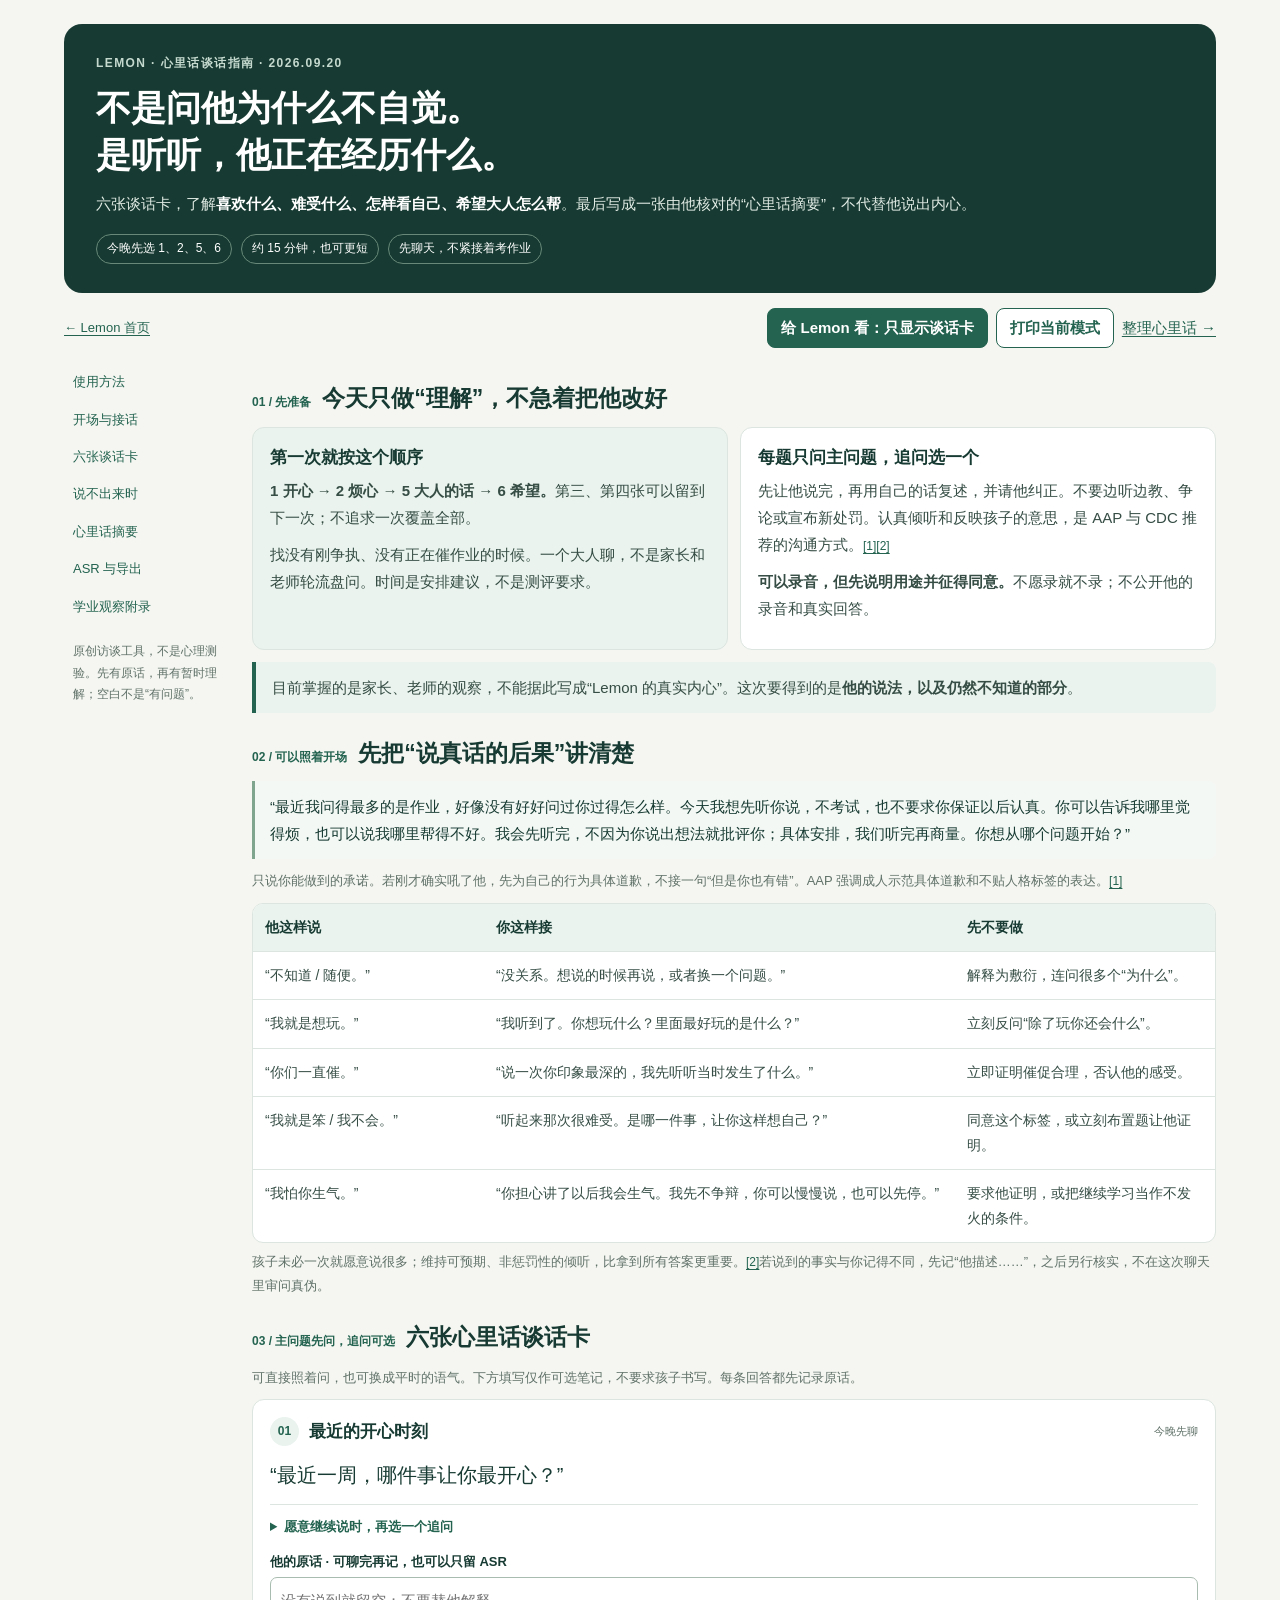
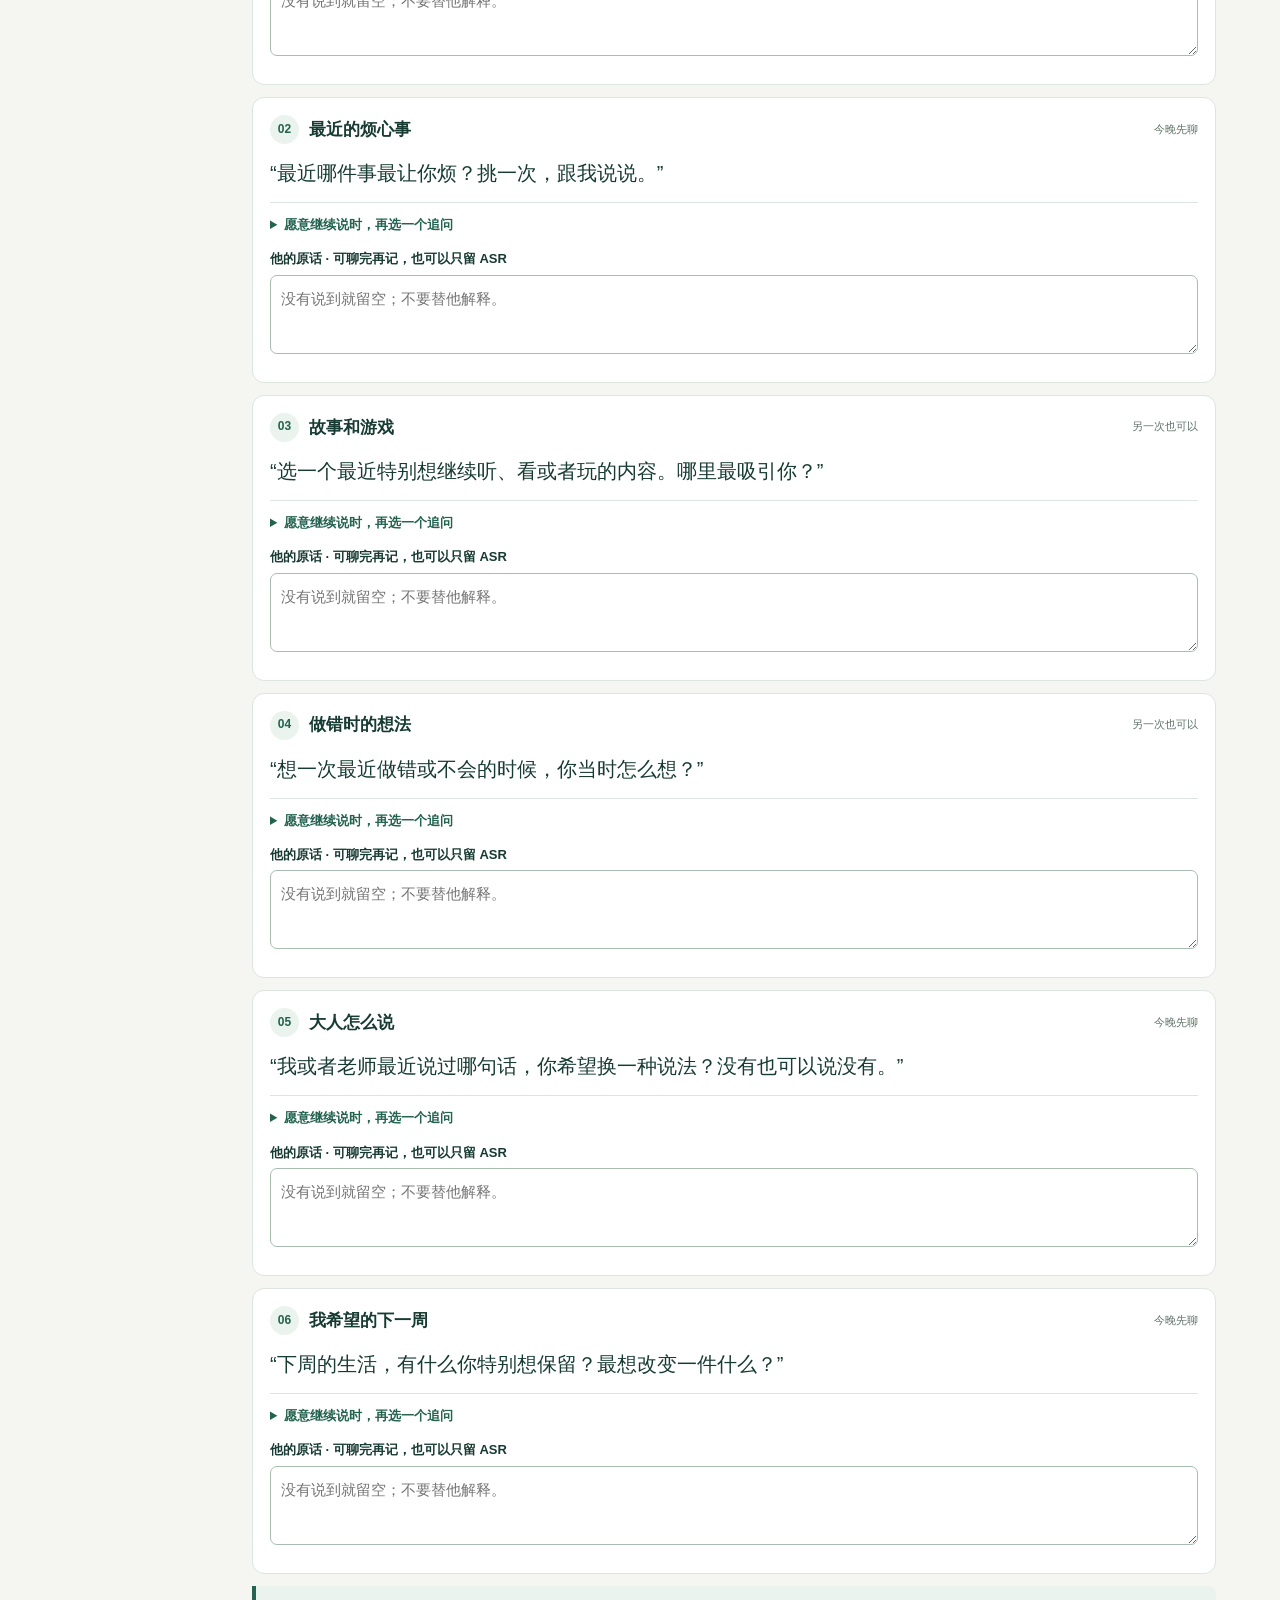
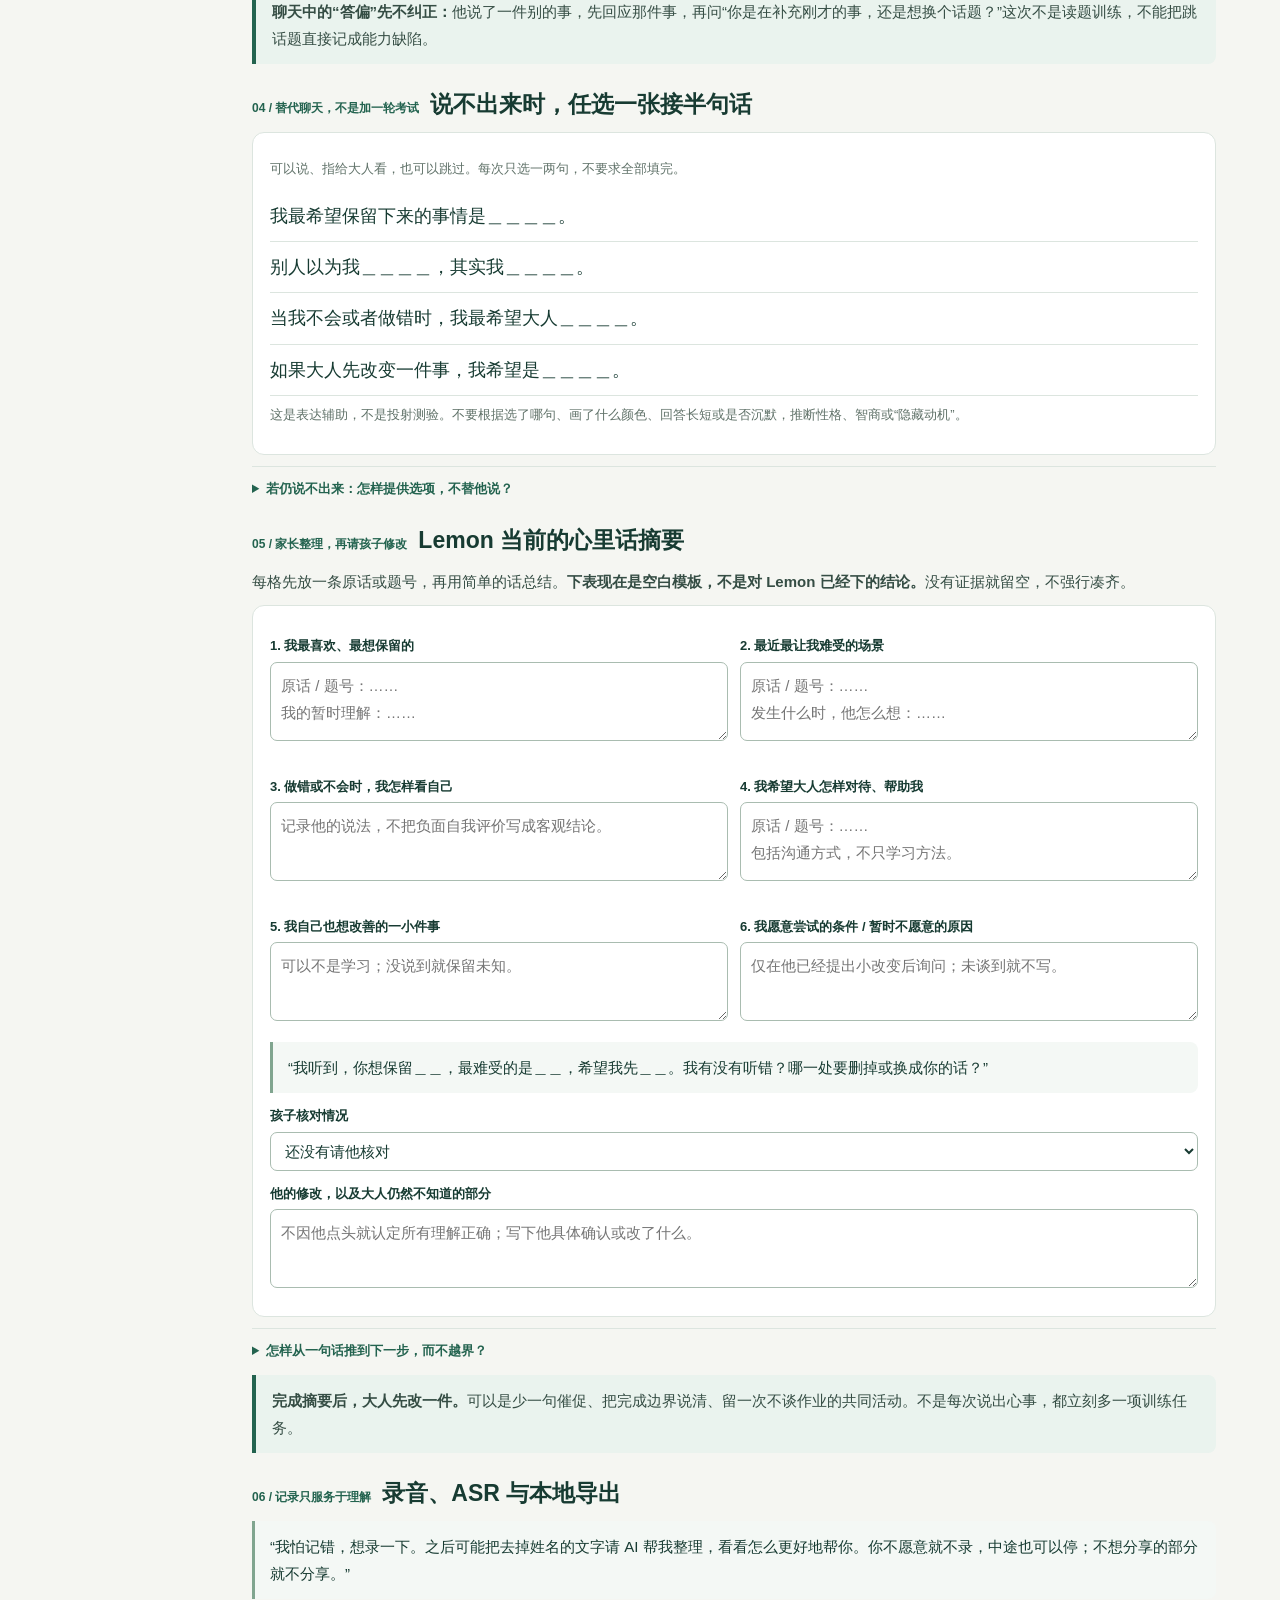
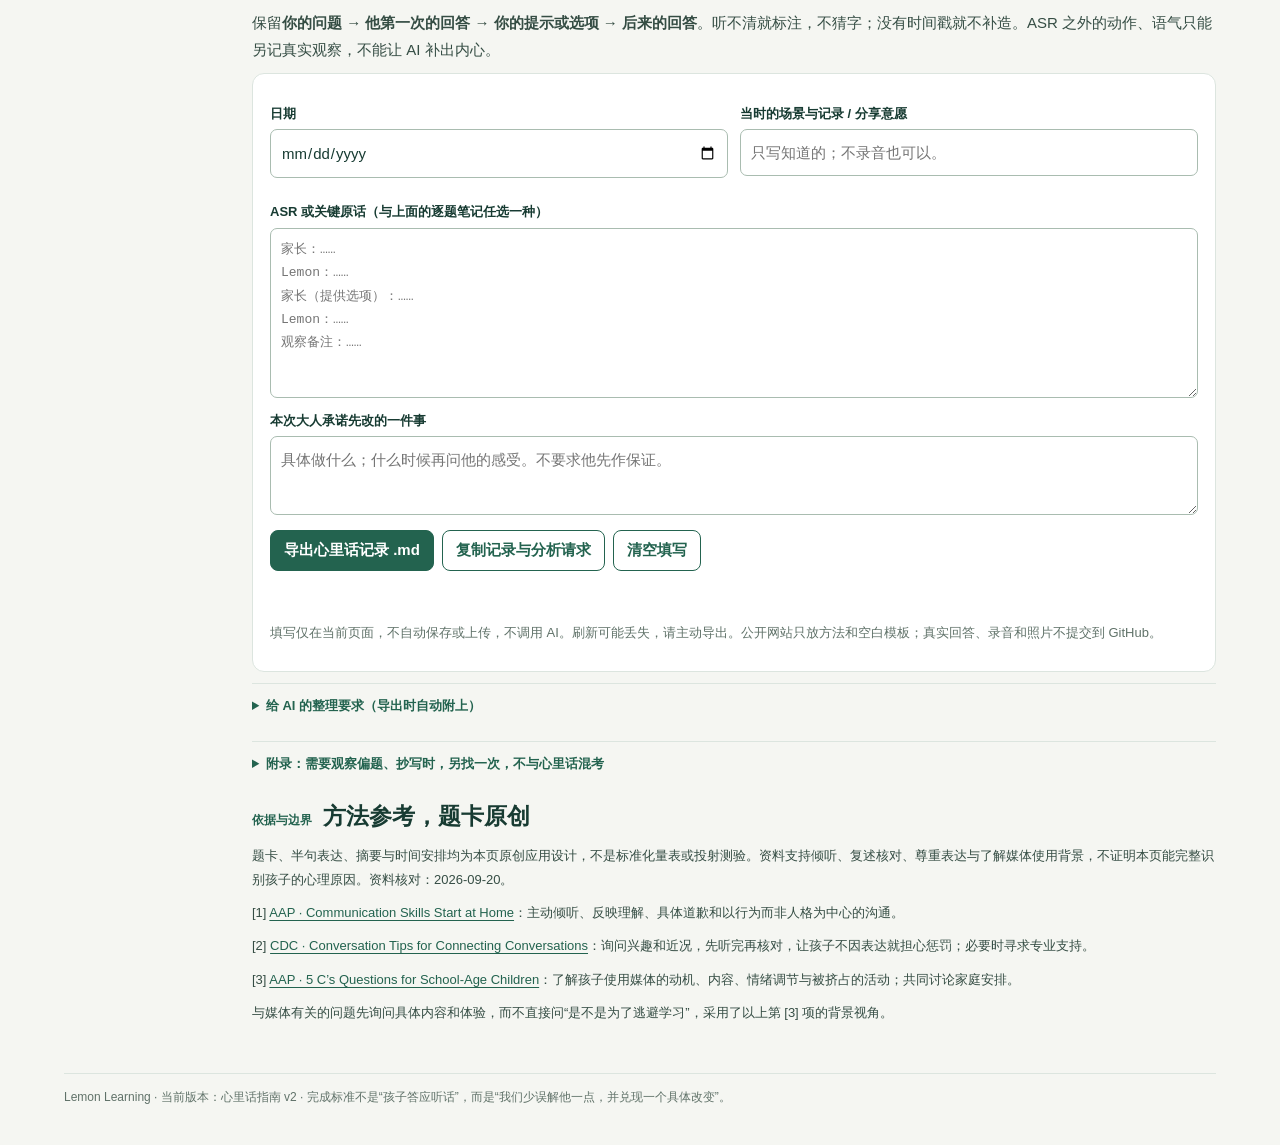
==== commit 0ef9b3f8: "feat(pages): focus Lemon conversation guide on child voice and confirmed understanding" ====
--- a/docs/conversation/index.html
+++ b/docs/conversation/index.html
@@ -3,149 +3,57 @@
 <head>
 <meta charset="utf-8">
 <meta name="viewport" content="width=device-width,initial-scale=1">
-<meta name="description" content="给家长与家教的沟通脚本、学习意愿观察题、低负担任务与 ASR 记录模板。">
-<title>Lemon｜先沟通，再找学习卡点</title>
+<meta name="description" content="用六张心里话谈话卡了解孩子的兴趣、烦恼、自我看法与期待，整理成由孩子核对的摘要；不是心理测验。">
+<title>Lemon｜心里话谈话指南</title>
 <style>
-:root{--bg:#f5f6f2;--paper:#fff;--ink:#173b32;--text:#334b45;--muted:#60726b;--line:#dfe6e1;--green:#23634f;--mint:#eaf3ee;--sand:#f5eee2;--gold:#d8be79}*{box-sizing:border-box}html{scroll-behavior:smooth;scroll-padding-top:26px}body{margin:0;background:var(--bg);color:var(--text);font:15px/1.8 -apple-system,BlinkMacSystemFont,"PingFang SC","Microsoft YaHei",sans-serif}a{color:var(--green);text-underline-offset:3px}button,input,textarea,select{font:inherit}button,.button{border:1px solid var(--green);border-radius:9px;padding:8px 13px;background:var(--green);color:#fff;cursor:pointer;text-decoration:none;font-weight:650;line-height:1.5}button.secondary,.button.secondary{background:#fff;color:var(--green)}button:hover,.button:hover{filter:brightness(.94)}:focus-visible{outline:3px solid var(--gold);outline-offset:3px}.wrap{max-width:1310px;margin:auto;padding:24px}.hero{background:var(--ink);color:#fff;border-radius:20px;padding:29px 32px}.eyebrow{font-size:12px;font-weight:750;letter-spacing:1.5px;color:#c5dad1}.hero h1{font-size:36px;line-height:1.3;margin:10px 0 12px;letter-spacing:-1px}.hero p{max-width:950px;color:#e2ece7;margin:6px 0}.hero strong{color:#fff}.hero-meta{display:flex;gap:8px;flex-wrap:wrap;margin-top:18px}.hero-meta span{border:1px solid #75948a;border-radius:30px;padding:3px 11px;font-size:12px}.toolbar{display:flex;align-items:center;gap:9px;flex-wrap:wrap;margin:15px 0}.toolbar .home{margin-right:auto;font-size:13px}.layout{display:grid;grid-template-columns:180px minmax(0,1fr);gap:23px}.layout>div{min-width:0}.side{min-width:0;position:sticky;top:18px;align-self:start}.side a{display:block;text-decoration:none;padding:8px 10px;border-radius:8px;font-size:13px}.side a:hover{background:var(--mint)}.side p{font-size:12px;color:var(--muted);padding:10px}.section{margin:0 0 25px;scroll-margin-top:20px}.section-head{display:flex;align-items:baseline;gap:12px;margin:18px 0 12px}.num{color:var(--green);font-size:12px;font-weight:800;white-space:nowrap}h2{font-size:23px;line-height:1.5;color:var(--ink);margin:0}h3{font-size:17px;color:var(--ink);margin:0 0 8px}h4{font-size:15px;margin:0 0 6px;color:var(--ink)}p{margin:7px 0 10px}.small{font-size:13px;color:var(--muted)}.grid2,.grid3{display:grid;gap:12px}.grid2{grid-template-columns:repeat(2,minmax(0,1fr))}.grid3{grid-template-columns:repeat(3,minmax(0,1fr))}.card{background:var(--paper);border:1px solid var(--line);border-radius:13px;padding:17px;min-width:0}.card p:last-child{margin-bottom:0}.mint{background:var(--mint)}.sand{background:var(--sand)}.callout{border-left:4px solid var(--green);padding:12px 16px;background:var(--mint);border-radius:0 10px 10px 0;margin:12px 0}.quote{background:#f6f8f6;border-left:3px solid #88ab9a;border-radius:0 8px 8px 0;padding:12px 15px;margin:10px 0;color:var(--ink)}.badge{display:inline-block;border-radius:30px;background:var(--mint);color:var(--green);padding:2px 8px;font-size:12px;font-weight:750;margin-bottom:7px}.steps{counter-reset:step}.step{display:grid;grid-template-columns:31px minmax(0,1fr);gap:10px;padding:13px 0;border-top:1px solid var(--line)}.step:first-child{border-top:0;padding-top:0}.step:before{counter-increment:step;content:counter(step);width:27px;height:27px;border-radius:50%;display:grid;place-items:center;background:var(--mint);color:var(--green);font-weight:800}.table-wrap{overflow-x:auto;background:white;border:1px solid var(--line);border-radius:12px}table{width:100%;border-collapse:collapse;font-size:14px}th,td{text-align:left;vertical-align:top;padding:12px;border-bottom:1px solid var(--line)}th{background:var(--mint);color:var(--ink);font-size:13px}tr:last-child td{border-bottom:0}td:first-child{font-weight:650;color:var(--ink)}.table-wrap table{min-width:590px}.tight p{margin:5px 0}details{border:1px solid var(--line);border-radius:11px;background:white;padding:13px 16px;margin:10px 0}summary{cursor:pointer;color:var(--ink);font-weight:700}details[open] summary{margin-bottom:12px}.ref{font-size:12px;white-space:nowrap}.checkline{display:flex;gap:8px;flex-wrap:wrap;margin:9px 0}.choice{display:inline-block;background:white;border:1px solid var(--line);border-radius:7px;padding:5px 10px}.field{display:block;margin:10px 0}.field>span{display:block;color:var(--ink);font-size:13px;font-weight:700;margin-bottom:4px}input,textarea,select{display:block;width:100%;border:1px solid #adbbb4;background:white;color:var(--ink);border-radius:7px;padding:9px 10px;min-width:0}textarea{min-height:94px;resize:vertical}input[type=date]{min-height:43px}.wide{grid-column:1/-1}.raw{min-height:215px;font:13px/1.75 ui-monospace,SFMono-Regular,Consolas,monospace}.print-value{display:none}.status{font-size:13px;min-height:24px;color:var(--green)}.sources{font-size:13px}.sources p{margin:8px 0}.footer{margin-top:26px;border-top:1px solid var(--line);padding:14px 0;color:var(--muted);font-size:12px}.child-sheet{max-width:930px;margin:auto}.child-sheet h2{font-size:28px}.child-sheet .card{margin-bottom:16px;padding:23px}.child-sheet .question{font-size:20px;color:var(--ink)}.child-sheet .reading{font-size:21px;line-height:2.1}.write-lines{height:93px;background:repeating-linear-gradient(white,white 30px,var(--line) 31px,white 32px);margin-top:12px}.wordrow{display:flex;gap:28px;flex-wrap:wrap;font-size:27px;letter-spacing:1px}.child-sheet{display:none}body[data-mode=child] .parent-only{display:none!important}body[data-mode=child] .child-sheet{display:block}body[data-mode=child] .hero h1{font-size:30px}.nojs{background:var(--sand);padding:10px}.skip{position:absolute;left:-9999px}.skip:focus{left:15px;top:8px;background:#fff;z-index:100;padding:10px}@media(max-width:950px){.layout{grid-template-columns:minmax(0,1fr)}.side{position:static;display:flex;overflow:auto;gap:5px;border-bottom:1px solid var(--line);padding-bottom:9px}.side a{white-space:nowrap}.side p{display:none}.grid3{grid-template-columns:1fr}.hero h1{font-size:31px}}@media(max-width:620px){body{font-size:15px}.wrap{padding:13px}.hero{padding:23px 20px}.hero h1{font-size:28px}.grid2{grid-template-columns:1fr}.section-head{display:block}.num{display:block;margin-bottom:3px}h2{font-size:21px}.toolbar .home{width:100%}.card{padding:15px}.child-sheet .card{padding:18px}.child-sheet .reading{font-size:19px}.wordrow{gap:18px}}@media print{@page{size:A4;margin:14mm}html{scroll-behavior:auto}body{background:white;font-size:11pt;line-height:1.65;color:#17271f}.wrap{max-width:none;padding:0}.hero{background:white!important;color:#173b32!important;border:1px solid #9bb4a7;border-radius:0;padding:13px}.hero p,.hero strong,.eyebrow{color:#173b32!important}.hero h1{font-size:23pt}.hero-meta{display:none}.toolbar,.side,.no-print,.nojs,.status{display:none!important}.layout{display:block}.section{margin:17px 0}.section-head{break-after:avoid}.card,.quote,.callout,tr{break-inside:avoid}.grid2,.grid3{display:block}.grid2>.card,.grid3>.card{margin:8px 0}.table-wrap{overflow:visible;border-radius:0}table{font-size:10pt;min-width:0!important}th,td{padding:8px}.print-value{display:block;white-space:pre-wrap;overflow-wrap:anywhere;min-height:20px;font-size:10pt}.field input,.field textarea,.field select{display:none}.quote{margin:6px 0}details{break-inside:auto}summary{break-after:avoid}.sources{font-size:9pt}.footer{font-size:9pt}.child-sheet .card{break-inside:avoid}.child-sheet .reading{font-size:16pt}.child-sheet .question{font-size:15pt}.write-lines{height:85px}.child-sheet .task-card{break-before:page}.child-sheet .task-card:first-of-type{break-before:auto}a{color:inherit}}
+:root{--bg:#f5f6f2;--paper:#fff;--ink:#173b32;--text:#354d44;--muted:#607269;--line:#dce5df;--green:#23634f;--mint:#eaf3ee;--sand:#f6efdf;--gold:#d6b979}*{box-sizing:border-box}html{scroll-behavior:smooth;scroll-padding-top:22px}body{margin:0;background:var(--bg);color:var(--text);font:15px/1.8 -apple-system,BlinkMacSystemFont,"PingFang SC","Microsoft YaHei",sans-serif}a{color:var(--green);text-underline-offset:3px}button,input,textarea,select{font:inherit}button,.button{border:1px solid var(--green);border-radius:8px;padding:8px 13px;background:var(--green);color:#fff;cursor:pointer;text-decoration:none;font-weight:650;line-height:1.5}button.secondary{background:#fff;color:var(--green)}:focus-visible{outline:3px solid var(--gold);outline-offset:3px}.wrap{max-width:1200px;margin:auto;padding:24px}.hero{background:var(--ink);color:white;border-radius:18px;padding:29px 32px}.eyebrow{font-size:12px;letter-spacing:1.4px;font-weight:750;color:#c5d9cf}h1{font-size:35px;line-height:1.35;margin:9px 0 12px}.hero p{color:#e1ebe5;margin:6px 0;max-width:890px}.hero strong{color:#fff}.hero .meta{display:flex;gap:9px;flex-wrap:wrap;margin-top:17px}.meta span{border:1px solid #68897a;border-radius:30px;padding:3px 10px;font-size:12px}.toolbar{display:flex;align-items:center;gap:8px;flex-wrap:wrap;margin:15px 0}.home{margin-right:auto;font-size:13px}.layout{display:grid;grid-template-columns:165px minmax(0,1fr);gap:23px}.side{position:sticky;top:18px;align-self:start}.side a{display:block;text-decoration:none;padding:7px 9px;font-size:13px;border-radius:7px}.side a:hover{background:var(--mint)}.side p{font-size:12px;color:var(--muted);padding:9px}.content{min-width:0}section{margin-bottom:24px}.heading{display:flex;gap:11px;align-items:baseline;margin:19px 0 11px}.heading>span{font-size:12px;font-weight:800;color:var(--green);white-space:nowrap}h2{font-size:23px;line-height:1.45;margin:0;color:var(--ink)}h3{font-size:17px;line-height:1.5;margin:0 0 7px;color:var(--ink)}p{margin:7px 0 10px}.small{font-size:13px;color:var(--muted)}.grid2{display:grid;grid-template-columns:repeat(2,minmax(0,1fr));gap:12px}.card{background:var(--paper);border:1px solid var(--line);border-radius:12px;padding:17px;min-width:0}.mint{background:var(--mint)}.sand{background:var(--sand)}.quote{border-left:3px solid #80a58f;background:#f4f8f5;border-radius:0 8px 8px 0;padding:12px 15px;color:var(--ink);margin:10px 0}.callout{border-left:4px solid var(--green);background:var(--mint);padding:12px 16px;border-radius:0 8px 8px 0;margin:12px 0}.qcard{margin-bottom:12px}.qtop{display:flex;align-items:center;gap:10px}.qtop h3{margin:0}.qno{display:inline-grid;place-items:center;font-size:12px;font-weight:800;color:var(--green);background:var(--mint);border-radius:50%;width:29px;height:29px;flex-shrink:0}.tag{margin-left:auto;font-size:11px;color:var(--muted);white-space:nowrap}.question{font-size:20px;line-height:1.8;color:var(--ink);margin:11px 0}.follow{font-size:16px;color:var(--ink)}details{border-top:1px solid var(--line);margin-top:11px;padding-top:10px}summary{cursor:pointer;color:var(--green);font-size:13px;font-weight:700}details[open] summary{margin-bottom:8px}.field{display:block;margin:11px 0}.field>span{display:block;font-size:13px;font-weight:700;color:var(--ink);margin-bottom:4px}textarea,input,select{width:100%;min-width:0;display:block;border:1px solid #a9bcb0;border-radius:7px;padding:9px 10px;background:white;color:var(--ink)}textarea{min-height:79px;resize:vertical}.wide{grid-column:1/-1}.raw{min-height:170px;font:13px/1.8 ui-monospace,SFMono-Regular,Consolas,monospace}.sentence{font-size:18px;color:var(--ink);padding:9px 0;border-bottom:1px solid var(--line)}.sentence:last-child{border-bottom:0}.lines{height:30px;border-bottom:1px solid #acbdb0;margin:7px 0 15px}.table-wrap{overflow-x:auto;background:white;border:1px solid var(--line);border-radius:11px}table{border-collapse:collapse;width:100%;min-width:590px;font-size:14px}th,td{padding:11px 12px;text-align:left;vertical-align:top;border-bottom:1px solid var(--line)}th{background:var(--mint);color:var(--ink)}tr:last-child td{border-bottom:0}.status{min-height:25px;font-size:13px;color:var(--green)}.footer{border-top:1px solid var(--line);margin-top:24px;padding:13px 0;font-size:12px;color:var(--muted)}.source{font-size:13px}.print-value{display:none}.child-only{display:none}.ref{font-size:12px;white-space:nowrap}.skip{position:absolute;left:-9999px}.skip:focus{left:15px;top:8px;z-index:10;background:white;padding:10px}body[data-mode=child] .adult{display:none!important}body[data-mode=child] .child-only{display:block}body[data-mode=child] .layout{display:block;max-width:860px;margin:auto}body[data-mode=child] .hero{max-width:860px;margin:auto}body[data-mode=child] .qcard{padding:23px}body[data-mode=child] .question{font-size:23px}body[data-mode=child] .qno{width:34px;height:34px}body[data-mode=child] #cards .heading{margin-top:25px}@media(max-width:900px){.layout{grid-template-columns:1fr}.side{position:static;display:flex;gap:4px;overflow:auto;padding-bottom:8px;border-bottom:1px solid var(--line)}.side a{white-space:nowrap}.side p{display:none}}@media(max-width:600px){.wrap{padding:13px}.hero{padding:22px 20px}h1{font-size:28px}.grid2{grid-template-columns:1fr}.heading{display:block}.heading>span{display:block;margin-bottom:3px}h2{font-size:21px}.home{width:100%}.card{padding:15px}.question{font-size:19px}.qtop{flex-wrap:wrap}.tag{font-size:10px}.sentence{font-size:17px}}@media print{@page{size:A4;margin:14mm}body{background:#fff;color:#17271f;font-size:10.5pt;line-height:1.6}.wrap{max-width:none;padding:0}.hero{background:white!important;color:var(--ink);border:1px solid #afc0b3;border-radius:0;padding:12px}.hero p,.hero strong,.eyebrow{color:var(--ink)}h1{font-size:22pt}.hero .meta,.toolbar,.side,.no-print,.status{display:none!important}.layout{display:block}.heading{break-after:avoid}section{margin:16px 0}.card,tr,.quote,.callout{break-inside:avoid}.card{margin-bottom:8px;padding:12px}.grid2{display:block}.question{font-size:13.5pt}.tag{display:none}.field input,.field textarea,.field select{display:none}.print-value{display:block;white-space:pre-wrap;overflow-wrap:anywhere;font-size:10pt;min-height:18px}table{min-width:0;font-size:9pt}th,td{padding:7px}.table-wrap{overflow:visible}.source{font-size:9pt}.footer{font-size:9pt}body[data-mode=child] .question{font-size:16pt}body[data-mode=child] .qcard{padding:14px}.lines{height:20px}}
 </style>
-</head>
-<body data-mode="parent">
-<a class="skip" href="#talk">跳到谈话脚本</a>
+</head><body data-mode="parent">
+<a class="skip" href="#cards">跳到谈话卡</a>
 <main class="wrap">
-<header class="hero parent-only">
-<div class="eyebrow">LEMON · 家长与家教操作页 · 2026.09.20</div>
-<h1>先听他说，再找学习卡点。</h1>
-<p>先弄清<strong>愿不愿意、觉得能不能、实际卡在哪</strong>，再决定怎样帮助。不是让孩子承认“不自觉”，也不是在家测智商。</p>
-<div class="hero-meta"><span>今晚：任选 3 个问题聊一聊</span><span>另一次：自愿做 1–2 个小任务</span><span>接下来：只试 1 个小改变</span></div>
-</header>
-<div class="toolbar no-print"><a class="home" href="https://feng-y.github.io/lemon-learning/">← Lemon 首页</a><button id="modeButton" type="button" aria-pressed="false">给 Lemon 看：题卡模式</button><button id="printButton" type="button" class="secondary">打印当前模式</button><a class="button secondary parent-only" href="#record">记录 / 导出 ASR</a></div>
-<noscript><p class="nojs">正文可直接阅读。切换儿童题卡、打印增强和导出记录需要 JavaScript；也可手工复制记录模板。</p></noscript>
-<div class="layout parent-only">
-<nav class="side" aria-label="页内导航"><a href="#start">01 使用顺序</a><a href="#talk">02 今晚怎么谈</a><a href="#willing">03 意愿观察题</a><a href="#tasks">04 具体卡点题</a><a href="#media">05 娱乐小约定</a><a href="#interpret">06 怎么判断</a><a href="#record">07 录音与 ASR</a><a href="#sources">08 依据与边界</a><p>本页是原创沟通与观察工具，没有常模、诊断阈值或总分。</p></nav>
-<div>
-<section class="section" id="start">
-<div class="section-head"><span class="num">01 / 先做什么</span><h2>不要今晚把整套都做完</h2></div>
-<div class="grid3"><article class="card mint"><span class="badge">第一次 · 谈话</span><h3>先听懂一个困难</h3><p>找没有催作业、没有刚争吵的时候。一个大人和他聊约 10–15 分钟，愿意少聊也可以。选 3 个问题，不追求每题都有答案。</p></article><article class="card"><span class="badge">另一次 · 小任务</span><h3>观察一次实际过程</h3><p>征得同意，选 1–2 题，约 5–8 分钟。优先替换当天已有练习，不在原有家教安排上额外加码。</p></article><article class="card"><span class="badge">接下来 · 小改变</span><h3>只改一个环节</h3><p>例如一小段作业与娱乐分开，或抄完一个词自己对照。几天后一起回看；时间只是试行参考，不是达标期限。</p></article></div>
-<div class="callout"><strong>这次成功的标准：</strong>孩子能说出一点真实想法，大人找出一个值得核实的卡点，双方愿意试一个小办法。不是拿到“保证认真”的承诺。</div>
-</section>
-<section class="section" id="talk">
-<div class="section-head"><span class="num">02 / 可以照着说</span><h2>今晚的谈话脚本</h2></div>
-<div class="card steps">
-<div class="step"><div><h3>先说明目的，不列一长串错误</h3><div class="quote">“最近作业占了不少时间，我也催了你不少。我想知道哪一步最难受，看看我和老师怎么帮。今天不是要你保证以后认真，也不是突然把喜欢的故事和游戏全部拿走。”</div><p class="small">不说“老师都觉得你自觉性没了”；不要把这次谈话称为智商测试。</p></div></div>
-<div class="step"><div><h3>问一件具体的事</h3><div class="quote">“最近哪次学习让你觉得还不错？哪次最难熬？挑一次，跟我说说开始以后发生了什么。”</div><p class="small">接着只问“然后呢？”“卡住前在做什么？”先听，不急着给解释。听完用他的意思复述：“你是说……，我理解对吗？”</p></div></div>
-<div class="step"><div><h3>了解娱乐的吸引力，以及停下来的困难</h3><div class="quote">“你最近最喜欢哪个故事或游戏？喜欢什么？到了要停的时候，最难的是哪一部分？”</div><p class="small">先让他自由说。答不上来，再问是否愿意看选项：没看完、无聊、担心后面作业太多、别的、不知道。记录选项是大人提供的。</p></div></div>
-<div class="step"><div><h3>问希望大人改什么</h3><div class="quote">“写作业的时候，我做什么会让你更难受？怎样帮你会好一点？要是只改一件，你最希望先改什么？”</div><p class="small">“少催”“写完别加题”也算有效回答。接受感受，不等于取消必要学习；但答应减少的催促或负担要兑现。</p></div></div>
-<div class="step"><div><h3>总结一条理解，再邀请一个小尝试</h3><div class="quote">“我听到的是：你最难受的是＿＿。我们先试＿＿，我负责＿＿，你只需要＿＿。这是不是你的意思？哪里需要改？”</div><p class="small">没谈拢也可以先停：“今天先聊到这里，我先想想怎么帮。”不逼他当场同意全部规则。让孩子参与媒体安排、听取看法，是 AAP 的建议。<a class="ref" href="#s2">[2]</a></p></div></div>
-</div>
-<details><summary>他说“不知道”“随便”“你就是想没收”，怎么接？</summary><div class="grid2"><div><h4>“不知道 / 随便。”</h4><p>“没关系。你愿意说最近那一次，还是今天先不说？”不要把沉默登记成态度差。</p><h4>“我就是想玩。”</h4><p>“玩很重要。我们还要给作业和休息留时间。最难的是开始作业，还是停下正在看的东西？”</p></div><div><h4>“你就是想没收。”</h4><p>“你担心讲了以后会被拿走。我先把这次会改什么、不会改什么说清楚。”不承诺永远不限制。</p><h4>“我不会 / 你们一直催。”</h4><p>“挑一个最近的例子，让我看你从哪里开始觉得难。”先理解；不要马上反驳“这么简单怎么不会”。</p></div></div></details>
-</section>
-<section class="section" id="willing">
-<div class="section-head"><span class="num">03 / 不是考试</span><h2>怎样观察“愿不愿意”</h2></div>
-<p>不要用“你想不想学习？”判定整体意愿。把问题落到<strong>一项具体、已说明边界的任务</strong>。下面是为本次使用设计的访谈题，不是经过验证的心理量表。</p>
-<div class="card sand"><span class="badge">核心题 M1 · 先问，不要求立刻做</span><h3>“明天只试这一小段，你愿意吗？”</h3><div class="quote">“从明天已有的作业里，选一小题或三个你认识的单词。我们先试几分钟，不会可以问，约好的这一段结束就休息，不临时加题。你愿意试、不太想试，还是现在不知道？为什么？”</div><p><strong>再分开问：</strong>“那你觉得这小段自己做起来，是容易、有点难，还是不确定？”</p><p><strong>最后只追一问：</strong>“改哪一件，会让你更愿意或更容易开始？也可以说现在不想试。”</p><p class="small">记录他的原话，以及愿意的条件。口头说愿意不等于实际能做到；拒绝这次观察也不等于拒绝所有学习。观察活动可不参加，不以参加与否扣娱乐。</p></div>
-<div class="table-wrap" style="margin-top:12px"><table><thead><tr><th style="width:18%">任选的补充问题</th><th style="width:45%">怎么问</th><th>记录什么</th></tr></thead><tbody>
-<tr><td>M2 · 想改善什么</td><td>“作业时间里，有没有一件事你也希望变好一点？没有也可以说。”</td><td>他自己的目标；不要替换成家长期待。</td></tr>
-<tr><td>M3 · 成功经验</td><td>“最近哪次你觉得自己做得还可以？当时哪里不一样？”</td><td>具体事件；不是“你以前很积极，现在怎么了”。</td></tr>
-<tr><td>M4 · 停下娱乐</td><td>“这次看完后，怎样提醒和收尾更容易停？你觉得哪一步还是难？”</td><td>孩子提出的结束点、提醒或下一项活动。</td></tr>
-<tr><td>M5 · 求助方式</td><td>“遇到不会的，你希望我先等一会、念题、示范一步，还是别的？”</td><td>所需支持；选项仅在自由回答困难时提供。</td></tr>
-<tr><td>M6 · 完成后的预期</td><td>“你觉得这段做完以后会发生什么？”</td><td>是否预期被加量、继续挑错；先核实，不预设。</td></tr>
-</tbody></table></div>
-<div class="callout"><strong>最有用的输出不是分数：</strong>“他不愿马上抄一整页，但提出先做三个词、原词放旁边；第二天在这一条件下实际开始了。”这是情境中的意愿与支持线索，不是性格结论。</div>
-</section>
-<section class="section" id="tasks">
-<div class="section-head"><span class="num">04 / 低负担起点</span><h2>三类小题：只选当前最需要的一类</h2></div>
-<p>这些题刻意简单，用来观察过程，<strong>不是四年级水平测验，也不能测 IQ</strong>。都顺利时，回到当天课内任务；不继续用简单题反复证明他“本来会”。正式学习困难评估需要更全面的信息。<a class="ref" href="#s4">[4]</a></p>
-<div class="card mint"><h3>统一做法：先保留第一次，再提供帮助</h3><p><strong>D 独立尝试：</strong>只呈现原题，不先教解法，记录第一回答与原稿。孩子求助或明显卡住时，别反复逼答。</p><p><strong>R 原样读题：</strong>按原文字面读，不重读提示词、不指出答案；记下新回答。</p><p><strong>C 澄清要求：</strong>问“题目要你告诉我们什么？”或换成更短表达。此时已有额外帮助，不再标为独立完成。</p><p><strong>T 教学示范：</strong>讲清卡点，再用一道相似新题看能否自己使用。不要靠反复做同一道题判定掌握。示范、练习与逐步撤去支架应嵌入真实学科任务。<a class="ref" href="#s3">[3]</a></p><p class="small">不必机械走完全部步骤；提供了哪一级帮助，就如实记哪一级。烦躁、疲劳或不愿继续时结束，记“本次未完成观察”，不记零分。</p></div>
-<details open><summary>T1 · 回答是否对准问题：读一小段</summary><div class="quote">周六，小林本来想去公园。出门前下起了雨，他就留在家里搭积木。<br><strong>问题：小林为什么没有去公园？</strong></div><p><strong>可接受回答：</strong>“下雨了”“因为下雨”，表达原因即可；不因没有完整句而判理解错误。“在家搭积木”说的是后来做什么，尚未回答原因。</p><p><strong>出现偏题后再问：</strong>“这道题想知道的是哪件事？”记录他能否说明所问，再决定原样读题或讲解。不能仅凭这题分出注意、语言理解或智力问题。</p><p><strong>教学后的新题：</strong>“小安发现水壶里没有水，就先接满了水，再去操场。小安为什么先接水？”可接受原因：壶里没水。新题答对只说明这一次能使用方法。</p></details>
-<details><summary>T2 · 读懂要求与计算分开：到底求什么？</summary><div class="quote">一本故事书有 80 页。小林第一天看了 12 页，第二天看了 15 页。<br><strong>问题：两天一共看了多少页？</strong></div><p><strong>答案：</strong>12 + 15 = 27 页。若答 53 页，记录原话，再问“你刚才算的是什么？题目问的是什么？”不要立即解释为粗心。</p><p><strong>观察分开：</strong>知道问两天读了多少，却算错，是另一类卡点；算出剩余页数，则先看是否把任务目标换掉。一次出错不证明稳定困难。</p><p><strong>教学后的新题：</strong>“一盒有 60 张贴纸。上午用了 8 张，下午用了 7 张。一共用了多少张？”答案 15 张。两题不是标准化等值题，不比较速度或给能力排名。</p></details>
-<details><summary>T3 · 抄写与检查分开：原词一直可见</summary><div class="quote"><span class="wordrow"><span>milk</span><span>green</span><span>school</span></span></div><p>先确认这些词对他熟悉；不熟悉就换成当天已学过的三个词，并记录实际用词。请他照着各抄一次，<strong>不遮原词、不要求背写</strong>，先保存未经提醒检查的第一稿。</p><p>随后只说：“请对照原词，看看有没有不一样。”记录自己找到并改了哪些。仍有错，再按事实说“这个词有一处不一样”，但先不指出字母。</p><p><strong>只看过程：</strong>漏字母、字母次序、找行、抄写位置、擦改及是否自检。ASR 不能替代原稿；附上原词和孩子第一稿的照片，不把错误自动改正。</p></details>
-</section>
-<section class="section" id="media">
-<div class="section-head"><span class="num">05 / 从谈话落到安排</span><h2>娱乐先有边界，不突然清零</h2></div>
-<p>先了解实际使用时段和内容，保留可预期的娱乐，逐步把作业与娱乐分开。共同制定媒体安排、关闭自动连播、保护睡眠与其他活动，是 AAP 的建议；以下是可协商的起步办法，不是统一时长处方。<a class="ref" href="#s1">[1]</a></p>
-<div class="grid2"><div class="card"><h3>三种活动分别约</h3><p><strong>听故事：</strong>保留独立时间；小任务时暂停并保存位置。不要每次娱乐后都要求复述考试。</p><p><strong>游戏视频：</strong>开始前选内容和结束点，关闭自动连播；不用“看完这集”无限接下一集。</p><p><strong>玩游戏：</strong>提前留存档和收尾时间，说清什么时候不能再开一局。结束提醒方式可以让他选。</p></div><div class="card"><h3>先试一个很小的约定</h3><div class="quote">“这一小段我们不边写边听。故事停在这里，下一次还能接着听。你选先做哪项，也选怎么提醒结束。我不临时加题，也不在旁边刷手机。”</div><p>约定结束时，先帮助暂停、收尾，简短回应“不高兴可以，今天先到这里”；不在争执中长篇训话。过渡困难不自动意味着成瘾。<a class="ref" href="#s2">[2]</a></p></div></div>
-<p class="small">不要用“参加观察就奖励视频、拒绝观察就全部取消”换取配合。作业未完成时，先区分任务过量、不会做与没有执行约定；不把所有慢都罚成没有休息。小段结束后也不自动追加娱乐，而是回到双方约定的日程。</p>
-</section>
-<section class="section" id="interpret">
-<div class="section-head"><span class="num">06 / 只下证据支持的结论</span><h2>从原话和过程，决定下一步怎么帮</h2></div>
-<div class="table-wrap"><table><thead><tr><th style="width:28%">观察到什么</th><th style="width:36%">暂时能说什么</th><th>下一步只改什么</th></tr></thead><tbody>
-<tr><td>说愿意，也尝试了，但读题、回答或抄写卡住</td><td>这次有参与意愿；表现困难不能当成不配合。</td><td>定位到一个学科技能，明确示范，再看新任务。</td></tr>
-<tr><td>任务缩小、边界可信后，才愿意开始</td><td>任务负担或完成后的预期可能相关；不证明原来故意拖。</td><td>保持小段和完成即结束的承诺，不临时加量。</td></tr>
-<tr><td>口头说愿意，但到时没开始</td><td>口头意向尚未变成行动；也可能有新困难或迎合。</td><td>回看当时发生什么，不追究“你不是答应了吗”。</td></tr>
-<tr><td>自己读时偏题，原样读给他听后改善</td><td>输入方式或再次接触题目可能有帮助；不是已确诊阅读问题。</td><td>再留一份真实课堂或作业样本，记录有无额外提示。</td></tr>
-<tr><td>原稿出错，指向原词后能改</td><td>在支持下可以核对；不等于平时故意不查。</td><td>练一个“对照”动作，逐步减少提醒。</td></tr>
-<tr><td>去掉娱乐后改善，或换任务后改善</td><td>这次条件调整有帮助；不能由此确定唯一原因。</td><td>在别的日子找相近例子，不把多种变化归因于其中一项。</td></tr>
-<tr><td>拒绝谈话或任务，甚至很不高兴</td><td>本次意愿或能力未充分观察；不是零能力、零意愿。</td><td>先处理疲劳、关系和可接受的安排，另找时机。</td></tr>
-</tbody></table></div>
-<div class="grid2" style="margin-top:12px"><div class="card"><h3>每次只留四样东西</h3><p><strong>原题 → 第一回答 / 原稿 → 大人具体提示 → 提示后的变化。</strong></p><p>再补一条孩子愿意尝试的条件。不要同时记录十几个指标；约一周内留两三次有代表性的片段即可。这不是诊断采样标准。</p><p>同一题重复熟悉、成人陪同、任务变短、当天疲劳都会改变表现；不要把一次前后差异说成因果结论。</p></div><div class="card sand"><h3>什么时候寻求专业评估？</h3><p>若困难已明显拖累日常学习，或老师也在课堂反复看到，可以现在就咨询儿科、发育行为儿科或儿童心理相关门诊，<strong>不必等家庭调整失败</strong>。带原题、原稿、老师观察和发展 / 睡眠情况。<a class="ref" href="#s4">[4]</a><a class="ref" href="#s5">[5]</a></p><p>ADHD 不能靠一个测试诊断；评估要看不同场景，并考虑睡眠、情绪、学习及视听问题。智力障碍需综合认知与日常适应能力等信息，不由抄错、偏题或一个 IQ 数字决定。<a class="ref" href="#s5">[5]</a><a class="ref" href="#s6">[6]</a></p></div></div>
-</section>
-<section class="section" id="record">
-<div class="section-head"><span class="num">07 / 发给 AI 的材料</span><h2>可以录音，但先让他知道并同意</h2></div>
-<div class="quote">“我怕自己记错，想把这次谈话录下来，之后可能把去掉姓名的文字请 AI 帮我看看怎么帮你。你不愿意就不录；中途也可以叫停。哪些内容不想分享，我们就不分享。”</div>
-<p>录音不是必须；若影响自然表达，停录并记关键原话。记录只服务于理解和帮助，不作为抓错或追责材料。<strong>只把同意分享的 ASR 发在对话中，不把录音、真实回答或作业照片提交到公开 Pages。</strong></p>
-<div class="grid2"><div class="card"><h3>ASR 要保留什么</h3><p>区分“家长 / Lemon / 家教”，保留提问、打断、提示和第一回答。关键句回听核对；听不清写“[听不清]”，不猜词。</p><p>有实际时间戳就保留；没有就不编。停顿、放下笔等只记亲眼观察；把“他在敷衍”放到假设区，不当事实。文字未提供的语气或心理状态，不让 AI 补出来。</p></div><div class="card"><h3>照片与转写怎样配对</h3><p>抄写和答题请保留原题、第一稿、修改后稿；照片去掉姓名、学校等无关信息。按 T1 / T2 / T3 或实际题号对应。</p><p>先让 AI 找证据、未知和下一步小尝试；不能凭 ASR 判断智商、诊断 ADHD，或把同意大人看作真实兴趣。<a class="ref" href="#s4">[4]</a><a class="ref" href="#s5">[5]</a><a class="ref" href="#s6">[6]</a></p></div></div>
-<form id="recordForm" autocomplete="off" class="card" style="margin-top:12px">
-<h3>本次简记 · 全部可留空</h3><p class="small">仅在当前页面填写，不自动上传、不调用 AI、不自动保存；刷新后填写可能丢失。需要保留时主动导出 Markdown。</p>
-<div class="grid2">
-<label class="field"><span>记录日期</span><input type="date" id="date" data-label="记录日期"></label>
-<label class="field"><span>场景与状态（只写知道的）</span><input id="context" data-label="场景与状态" placeholder="如：晚饭后；孩子说有些累；家长一人参与"></label>
-<label class="field"><span>录音 / 文字分享的意愿</span><select id="consent" data-label="录音与分享意愿"><option value="">未记录</option>不录音，仅简记</option>同意录音及分享去标识文字</option>同意录音，不分享文字</option>谈话中途要求停止 / 撤回部分内容</option></select></label>
-<label class="field"><span>这次选了哪些问题 / 任务</span><input id="task" data-label="所选问题或任务" placeholder="如：M1、M4；另一天做 T1"></label>
-<label class="field"><span>孩子想改善什么（原话）</span><textarea id="goal" data-label="孩子的目标原话" placeholder="没有说到就留空，不替他补答案。"></textarea></label>
-<label class="field"><span>愿不愿意，以及觉得能不能（分开记）</span><textarea id="willingness" data-label="意愿、信心及条件原话" placeholder="对哪项具体任务？愿意的条件是什么？觉得哪里会难？"></textarea></label>
-<label class="field wide"><span>ASR / 原话记录（包含成人提问与提示）</span><textarea class="raw" id="asr" data-label="ASR原话记录" spellcheck="false" placeholder="[真实时间戳，若无则省略] 家长：……&#10;Lemon：……&#10;家长：……&#10;[听不清]&#10;观察备注：……（与转写分开）"></textarea></label>
-<label class="field"><span>原题与第一回答 / 原稿</span><textarea id="first" data-label="原题及第一回答" placeholder="完整原题；孩子第一次怎么回答；原稿照片另附。没有做题就留空。"></textarea></label>
-<label class="field"><span>帮助与后续表现</span><textarea id="support" data-label="提示及后续表现" placeholder="D / R / C / T；具体说了什么；随后怎么答；有没有独立做新题。"></textarea></label>
-<label class="field"><span>观察到的事实与尚未确认的解释</span><textarea id="evidence" data-label="事实与未确认解释" placeholder="事实：……&#10;家长暂时的解释：……&#10;尚不知道：……"></textarea></label>
-<label class="field"><span>只试一个改变（双方分别做什么）</span><textarea id="agreement" data-label="小约定与回看时间" placeholder="孩子：……&#10;大人：……&#10;哪天一起回看：……"></textarea></label>
-</div>
-<div class="toolbar no-print"><button type="button" id="exportButton">导出填写记录 .md</button><button type="button" id="copyButton" class="secondary">复制分析请求</button><button type="reset" class="secondary">清空填写</button></div>
-<p class="status no-print" id="status" role="status" aria-live="polite"></p>
-</form>
-<details><summary>发给 AI 的分析要求（可复制；导出时自动附上）</summary><p id="analysisPrompt">请根据以下原话、题目和原稿分析。先区分孩子原话、成人观察、成人解释；注明成人是否给出选项或提示。分别说明这项具体任务的意愿、信心、能力表现和执行过程，不生成自觉性总分或诊断。每个判断引用对应原话或题号，写明仍不能判断什么。指出成人沟通中最多一个值得调整的地方；最后只给下一次最值得尝试的一项支持和一项观察。若资料不足或只有提示后答案，明确保留未知，不推断智商、ADHD或孩子故意不配合。</p></details>
-</section>
-<section class="section sources" id="sources">
-<div class="section-head"><span class="num">08 / 依据与边界</span><h2>方法有依据，题目不冒充量表</h2></div>
-<p>本页谈话措辞、M1–M6、T1–T3、记录表与试行时长均为原创应用设计，未做信效度验证，不设诊断阈值。资料支持的是一般原则，不证明这些自编题能区分某种障碍。资料核对：2026-09-20。</p>
-<p id="s1">[1] <a href="https://www.healthychildren.org/English/family-life/Media/Pages/How-to-Make-a-Family-Media-Use-Plan.aspx" target="_blank" rel="noopener noreferrer">AAP · How to Make a Family Media Plan</a>（更新 2026-01-20）：共同安排、无屏幕场景、关闭自动连播、成人示范。</p>
-<p id="s2">[2] <a href="https://www.healthychildren.org/English/family-life/Media/Pages/screen-time-and-temper-tantrums-helpful-tips-for-parents.aspx" target="_blank" rel="noopener noreferrer">AAP · Screen Time &amp; Temper Tantrums</a>（更新 2024-03-13）：听取孩子看法、计划切换、平静回应；停用困难不自动等于成瘾。</p>
-<p id="s3">[3] <a href="https://educationendowmentfoundation.org.uk/education-evidence/guidance-reports/metacognition" target="_blank" rel="noopener noreferrer">EEF · Metacognition and Self-Regulated Learning，第二版</a>（2025-11-13）：在真实学科中教计划、监控和评价，示范并逐渐减少支架。</p>
-<p id="s4">[4] <a href="https://www.nichd.nih.gov/health/topics/learning/conditioninfo/diagnosed" target="_blank" rel="noopener noreferrer">NICHD · How are learning disabilities diagnosed?</a>：发展、学校表现、医学及学业与心理评估需综合考虑。</p>
-<p id="s5">[5] <a href="https://www.cdc.gov/adhd/diagnosis/index.html" target="_blank" rel="noopener noreferrer">CDC · Diagnosing ADHD</a>（复核 2026-07-30）：没有单一诊断测试，需跨场景信息，并考虑类似表现的其他原因。</p>
-<p id="s6">[6] <a href="https://www.aaidd.org/intellectual-disability/definition" target="_blank" rel="noopener noreferrer">AAIDD · Defining Criteria for Intellectual Disability</a>：认知、适应能力及发展背景的综合判断。</p>
-</section>
-</div>
-</div>
-<section class="child-sheet" id="childSheet" aria-label="给 Lemon 看的题卡">
-<div class="card mint"><h2>我们一起让作业不那么难熬</h2><p class="question">今天不用把这些都做完。你可以说“不知道”，可以求助，也可以暂停这次小体验。</p><p>大人答应：不拿这次回答批评你，不因为做得快临时加题。真实作业和娱乐时间，我们另外一起安排清楚。</p></div>
-<div class="card"><span class="badge">先聊一聊 · 选一个就好</span><p class="question">最近哪一次，你觉得自己做得还不错？</p><p class="question">写作业时，哪一段最难受？</p><p class="question">你最希望大人先改一件什么事？</p><div class="write-lines"></div></div>
-<div class="card"><span class="badge">一个小尝试</span><p class="question">从已经要做的作业里选一小段，知道做到哪里、不会可以问。你愿意试吗？</p><div class="checkline"><span class="choice">愿意试</span><span class="choice">不太想试</span><span class="choice">现在不知道</span></div><p>觉得做起来：容易 / 有点难 / 不确定。哪件事改一下，你会更愿意或更容易开始？</p><div class="write-lines"></div></div>
-<article class="card task-card"><span class="badge">T1 · 一小段故事</span><p class="reading">周六，小林本来想去公园。出门前下起了雨，他就留在家里搭积木。</p><p class="question">小林为什么没有去公园？</p><p class="small">可以口头回答，也可以写下来。</p><div class="write-lines"></div></article>
-<article class="card task-card"><span class="badge">T2 · 一道小题</span><p class="reading">一本故事书有 80 页。小林第一天看了 12 页，第二天看了 15 页。</p><p class="question">两天一共看了多少页？</p><div class="write-lines"></div></article>
-<article class="card task-card"><span class="badge">T3 · 看着抄一遍</span><p>认识这些词，就照着各抄一次。不认识，可以请大人换成学过的词。原词一直放在这里。</p><div class="wordrow"><span>milk</span><span>green</span><span>school</span></div><div class="write-lines"></div></article>
-</section>
-<footer class="footer parent-only">Lemon Learning · 公开页面只放方法、原创题目与空白模板，不放实际录音、转写或作业。页面无需联网也可阅读与填写；外部资料链接需联网。</footer>
-</main>
+<header class="hero"><div class="eyebrow">LEMON · 心里话谈话指南 · 2026.09.20</div><h1 class="adult">不是问他为什么不自觉。<br>是听听，他正在经历什么。</h1><h1 class="child-only">最近过得怎么样？<br>我们听你说。</h1><p class="adult">六张谈话卡，了解<strong>喜欢什么、难受什么、怎样看自己、希望大人怎么帮</strong>。最后写成一张由他核对的“心里话摘要”，不代替他说出内心。</p><p class="child-only">这里没有标准答案。你可以选想聊的问题，可以说“不知道”，也可以跳过。不用写满，不打分。</p><div class="meta adult"><span>今晚先选 1、2、5、6</span><span>约 15 分钟，也可更短</span><span>先聊天，不紧接着考作业</span></div></header>
+<div class="toolbar no-print"><a class="home" href="https://feng-y.github.io/lemon-learning/">← Lemon 首页</a><button type="button" id="modeButton" aria-pressed="false">给 Lemon 看：只显示谈话卡</button><button type="button" class="secondary" id="printButton">打印当前模式</button><a class="adult" href="#portrait">整理心里话 →</a></div>
+<noscript><p class="small">正文可以直接使用；模式切换和导出需要 JavaScript。也可手工记录。</p></noscript>
+<div class="layout"><nav class="side adult" aria-label="页内导航"><a href="#start">使用方法</a><a href="#opening">开场与接话</a><a href="#cards">六张谈话卡</a><a href="#mini">说不出来时</a><a href="#portrait">心里话摘要</a><a href="#asr">ASR 与导出</a><a href="#appendix">学业观察附录</a><p>原创访谈工具，不是心理测验。先有原话，再有暂时理解；空白不是“有问题”。</p></nav><div class="content">
+<section class="adult" id="start"><div class="heading"><span>01 / 先准备</span><h2>今天只做“理解”，不急着把他改好</h2></div><div class="grid2"><div class="card mint"><h3>第一次就按这个顺序</h3><p><strong>1 开心 → 2 烦心 → 5 大人的话 → 6 希望。</strong>第三、第四张可以留到下一次；不追求一次覆盖全部。</p><p>找没有刚争执、没有正在催作业的时候。一个大人聊，不是家长和老师轮流盘问。时间是安排建议，不是测评要求。</p></div><div class="card"><h3>每题只问主问题，追问选一个</h3><p>先让他说完，再用自己的话复述，并请他纠正。不要边听边教、争论或宣布新处罚。认真倾听和反映孩子的意思，是 AAP 与 CDC 推荐的沟通方式。<a class="ref" href="#s1">[1]</a><a class="ref" href="#s2">[2]</a></p><p><strong>可以录音，但先说明用途并征得同意。</strong>不愿录就不录；不公开他的录音和真实回答。</p></div></div><div class="callout">目前掌握的是家长、老师的观察，不能据此写成“Lemon 的真实内心”。这次要得到的是<strong>他的说法，以及仍然不知道的部分</strong>。</div></section>
+<section class="adult" id="opening"><div class="heading"><span>02 / 可以照着开场</span><h2>先把“说真话的后果”讲清楚</h2></div><div class="quote">“最近我问得最多的是作业，好像没有好好问过你过得怎么样。今天我想先听你说，不考试，也不要求你保证以后认真。你可以告诉我哪里觉得烦，也可以说我哪里帮得不好。我会先听完，不因为你说出想法就批评你；具体安排，我们听完再商量。你想从哪个问题开始？”</div><p class="small">只说你能做到的承诺。若刚才确实吼了他，先为自己的行为具体道歉，不接一句“但是你也有错”。AAP 强调成人示范具体道歉和不贴人格标签的表达。<a class="ref" href="#s1">[1]</a></p><div class="table-wrap"><table><thead><tr><th style="width:24%">他这样说</th><th style="width:49%">你这样接</th><th>先不要做</th></tr></thead><tbody><tr><td>“不知道 / 随便。”</td><td>“没关系。想说的时候再说，或者换一个问题。”</td><td>解释为敷衍，连问很多个“为什么”。</td></tr><tr><td>“我就是想玩。”</td><td>“我听到了。你想玩什么？里面最好玩的是什么？”</td><td>立刻反问“除了玩你还会什么”。</td></tr><tr><td>“你们一直催。”</td><td>“说一次你印象最深的，我先听听当时发生了什么。”</td><td>立即证明催促合理，否认他的感受。</td></tr><tr><td>“我就是笨 / 我不会。”</td><td>“听起来那次很难受。是哪一件事，让你这样想自己？”</td><td>同意这个标签，或立刻布置题让他证明。</td></tr><tr><td>“我怕你生气。”</td><td>“你担心讲了以后我会生气。我先不争辩，你可以慢慢说，也可以先停。”</td><td>要求他证明，或把继续学习当作不发火的条件。</td></tr></tbody></table></div><p class="small">孩子未必一次就愿意说很多；维持可预期、非惩罚性的倾听，比拿到所有答案更重要。<a class="ref" href="#s2">[2]</a>若说到的事实与你记得不同，先记“他描述……”，之后另行核实，不在这次聊天里审问真伪。</p></section>
+<section id="cards"><div class="heading"><span class="adult">03 / 主问题先问，追问可选</span><h2>六张心里话谈话卡</h2></div><p class="adult small">可直接照着问，也可换成平时的语气。下方填写仅作可选笔记，不要求孩子书写。每条回答都先记录原话。</p>
+<article class="card qcard" id="q1"><div class="qtop"><span class="qno">01</span><h3>最近的开心时刻</h3><span class="tag adult">今晚先聊</span></div><p class="question">“最近一周，哪件事让你最开心？”</p><details class="adult"><summary>愿意继续说时，再选一个追问</summary><p class="follow">那时候你在做什么？你最喜欢其中哪一部分？</p><p class="small">听见他的兴趣、关系和成就，不把所有话题拉回学习。即使回答是游戏，也先听内容，不马上评价。</p></details><label class="field adult"><span>他的原话 · 可聊完再记，也可以只留 ASR</span><textarea id="answer1" data-label="Q1 最近的开心时刻｜孩子原话" placeholder="没有说到就留空；不要替他解释。"></textarea></label></article>
+<article class="card qcard" id="q2"><div class="qtop"><span class="qno">02</span><h3>最近的烦心事</h3><span class="tag adult">今晚先聊</span></div><p class="question">“最近哪件事最让你烦？挑一次，跟我说说。”</p><details class="adult"><summary>愿意继续说时，再选一个追问</summary><p class="follow">从什么时候开始难受的？当时最希望发生什么？</p><p class="small">可以是作业，也可以是朋友、学校、课外课或家里的事。先听事件，再问感受，不预设一定是平板或学习。</p></details><label class="field adult"><span>他的原话 · 可聊完再记，也可以只留 ASR</span><textarea id="answer2" data-label="Q2 最近的烦心事｜孩子原话" placeholder="没有说到就留空；不要替他解释。"></textarea></label></article>
+<article class="card qcard" id="q3"><div class="qtop"><span class="qno">03</span><h3>故事和游戏</h3><span class="tag adult">另一次也可以</span></div><p class="question">“选一个最近特别想继续听、看或者玩的内容。哪里最吸引你？”</p><details class="adult"><summary>愿意继续说时，再选一个追问</summary><p class="follow">到了要停的时候，你心里在想什么？</p><p class="small">先区分具体活动，不把听故事、看游戏视频和玩游戏混为一谈。喜欢内容、没看完、想放松或别的原因，都由他自己说。</p></details><label class="field adult"><span>他的原话 · 可聊完再记，也可以只留 ASR</span><textarea id="answer3" data-label="Q3 故事和游戏｜孩子原话" placeholder="没有说到就留空；不要替他解释。"></textarea></label></article>
+<article class="card qcard" id="q4"><div class="qtop"><span class="qno">04</span><h3>做错时的想法</h3><span class="tag adult">另一次也可以</span></div><p class="question">“想一次最近做错或不会的时候，你当时怎么想？”</p><details class="adult"><summary>愿意继续说时，再选一个追问</summary><p class="follow">那时你心里对自己说了什么？也有过觉得“这次我做得不错”的时候吗？</p><p class="small">了解他怎样看待一次困难，不问“你是不是觉得自己笨”。正反经历都留意；他说的自我评价不是客观能力结论。</p></details><label class="field adult"><span>他的原话 · 可聊完再记，也可以只留 ASR</span><textarea id="answer4" data-label="Q4 做错时的想法｜孩子原话" placeholder="没有说到就留空；不要替他解释。"></textarea></label></article>
+<article class="card qcard" id="q5"><div class="qtop"><span class="qno">05</span><h3>大人怎么说</h3><span class="tag adult">今晚先聊</span></div><p class="question">“我或者老师最近说过哪句话，你希望换一种说法？没有也可以说没有。”</p><details class="adult"><summary>愿意继续说时，再选一个追问</summary><p class="follow">你当时听了怎么想？你希望我们怎么说？</p><p class="small">成人的本意与孩子的感受分开记录。允许他说“你一直催我”；先确认理解，不立即辩解“我都是为你好”。</p></details><label class="field adult"><span>他的原话 · 可聊完再记，也可以只留 ASR</span><textarea id="answer5" data-label="Q5 大人怎么说｜孩子原话" placeholder="没有说到就留空；不要替他解释。"></textarea></label></article>
+<article class="card qcard" id="q6"><div class="qtop"><span class="qno">06</span><h3>我希望的下一周</h3><span class="tag adult">今晚先聊</span></div><p class="question">“下周的生活，有什么你特别想保留？最想改变一件什么？”</p><details class="adult"><summary>愿意继续说时，再选一个追问</summary><p class="follow">有没有一件事你自己也想更会一点？你希望我先帮什么？</p><p class="small">可以不是学习目标。先理解他的愿望，再另谈可行安排；不要把这次聊天变成当场签保证书。</p></details><label class="field adult"><span>他的原话 · 可聊完再记，也可以只留 ASR</span><textarea id="answer6" data-label="Q6 我希望的下一周｜孩子原话" placeholder="没有说到就留空；不要替他解释。"></textarea></label></article>
+<div class="callout adult"><strong>聊天中的“答偏”先不纠正：</strong>他说了一件别的事，先回应那件事，再问“你是在补充刚才的事，还是想换个话题？”这次不是读题训练，不能把跳话题直接记成能力缺陷。</div></section>
+<section id="mini"><div class="heading"><span class="adult">04 / 替代聊天，不是加一轮考试</span><h2>说不出来时，任选一张接半句话</h2></div><div class="card"><p class="small">可以说、指给大人看，也可以跳过。每次只选一两句，不要求全部填完。</p><div class="sentence">我最希望保留下来的事情是＿＿＿＿。</div><div class="sentence">别人以为我＿＿＿＿，其实我＿＿＿＿。</div><div class="sentence">当我不会或者做错时，我最希望大人＿＿＿＿。</div><div class="sentence">如果大人先改变一件事，我希望是＿＿＿＿。</div><p class="small adult">这是表达辅助，不是投射测验。不要根据选了哪句、画了什么颜色、回答长短或是否沉默，推断性格、智商或“隐藏动机”。</p></div><details class="adult"><summary>若仍说不出来：怎样提供选项，不替他说？</summary><p>先问“要不要我说几个词，你看看有没有合适的？”例如：累、烦、紧张、委屈、没什么、别的、不知道。然后请他举一次具体例子。</p><p>记录为<strong>“成人提供选项后，他选择……”</strong>，不要写成自发原话。若他讲的是别人的故事，只记“他对这个角色的看法”，不能直接当作他自己的经历。</p></details></section>
+<section class="adult" id="portrait"><div class="heading"><span>05 / 家长整理，再请孩子修改</span><h2>Lemon 当前的心里话摘要</h2></div><p>每格先放一条原话或题号，再用简单的话总结。<strong>下表现在是空白模板，不是对 Lemon 已经下的结论。</strong>没有证据就留空，不强行凑齐。</p><div class="card"><div class="grid2">
+<label class="field"><span>1. 我最喜欢、最想保留的</span><textarea id="joy" data-label="摘要｜喜欢与想保留" placeholder="原话 / 题号：……&#10;我的暂时理解：……"></textarea></label>
+<label class="field"><span>2. 最近最让我难受的场景</span><textarea id="pain" data-label="摘要｜难受的场景" placeholder="原话 / 题号：……&#10;发生什么时，他怎么想：……"></textarea></label>
+<label class="field"><span>3. 做错或不会时，我怎样看自己</span><textarea id="self" data-label="摘要｜自我看法" placeholder="记录他的说法，不把负面自我评价写成客观结论。"></textarea></label>
+<label class="field"><span>4. 我希望大人怎样对待、帮助我</span><textarea id="help" data-label="摘要｜对成人的希望" placeholder="原话 / 题号：……&#10;包括沟通方式，不只学习方法。"></textarea></label>
+<label class="field"><span>5. 我自己也想改善的一小件事</span><textarea id="wish" data-label="摘要｜孩子自己的改变愿望" placeholder="可以不是学习；没说到就保留未知。"></textarea></label>
+<label class="field"><span>6. 我愿意尝试的条件 / 暂时不愿意的原因</span><textarea id="conditions" data-label="摘要｜尝试条件" placeholder="仅在他已经提出小改变后询问；未谈到就不写。"></textarea></label>
+</div><div class="quote">“我听到，你想保留＿＿，最难受的是＿＿，希望我先＿＿。我有没有听错？哪一处要删掉或换成你的话？”</div><label class="field"><span>孩子核对情况</span><select id="confirmation" data-label="孩子核对情况"><option value="">还没有请他核对</option><option>他修改后确认了这份摘要</option><option>只确认了一部分，其余保持未知</option><option>他不同意，需要重写</option><option>今天不想核对，先保留为成人暂时理解</option></select></label><label class="field"><span>他的修改，以及大人仍然不知道的部分</span><textarea id="unknown" data-label="孩子修改与未知" placeholder="不因他点头就认定所有理解正确；写下他具体确认或改了什么。"></textarea></label></div><details><summary>怎样从一句话推到下一步，而不越界？</summary><p><strong>以下是假设示例，不是 Lemon 的回答：</strong>“我写快了，你们又会给我加题。”</p><p><strong>可以暂时写：</strong>“他预期做完后还会追加任务；需要核实这种情况发生过什么。”</p><p><strong>不能直接写：</strong>“他故意磨蹭”“他没有上进心”“父母就是全部原因”。</p><p><strong>一个可检查的尝试：</strong>先明确当天一小段的结束边界，并兑现不临时加量。下次问“这样安排有没有不同”，再看实际体验，不用一次表现定性。</p></details><div class="callout"><strong>完成摘要后，大人先改一件。</strong>可以是少一句催促、把完成边界说清、留一次不谈作业的共同活动。不是每次说出心事，都立刻多一项训练任务。</div></section>
+<section class="adult" id="asr"><div class="heading"><span>06 / 记录只服务于理解</span><h2>录音、ASR 与本地导出</h2></div><div class="quote">“我怕记错，想录一下。之后可能把去掉姓名的文字请 AI 帮我整理，看看怎么更好地帮你。你不愿意就不录，中途也可以停；不想分享的部分就不分享。”</div><p>保留<strong>你的问题 → 他第一次的回答 → 你的提示或选项 → 后来的回答</strong>。听不清就标注，不猜字；没有时间戳就不补造。ASR 之外的动作、语气只能另记真实观察，不能让 AI 补出内心。</p><div class="card"><div class="grid2"><label class="field"><span>日期</span><input type="date" id="date" data-label="谈话日期"></label><label class="field"><span>当时的场景与记录 / 分享意愿</span><input id="context" data-label="场景与记录分享意愿" placeholder="只写知道的；不录音也可以。"></label></div><label class="field"><span>ASR 或关键原话（与上面的逐题笔记任选一种）</span><textarea id="transcript" data-label="ASR或原话记录" class="raw" spellcheck="false" placeholder="家长：……&#10;Lemon：……&#10;家长（提供选项）：……&#10;Lemon：……&#10;观察备注：……"></textarea></label><label class="field"><span>本次大人承诺先改的一件事</span><textarea id="adultchange" data-label="成人先改的一件事" placeholder="具体做什么；什么时候再问他的感受。不要求他先作保证。"></textarea></label><div class="toolbar no-print"><button type="button" id="exportButton">导出心里话记录 .md</button><button type="button" class="secondary" id="copyButton">复制记录与分析请求</button><button type="button" class="secondary" id="clearButton">清空填写</button></div><p id="status" class="status no-print" role="status" aria-live="polite"></p><p class="small">填写仅在当前页面，不自动保存或上传，不调用 AI。刷新可能丢失，请主动导出。公开网站只放方法和空白模板；真实回答、录音和照片不提交到 GitHub。</p></div><details><summary>给 AI 的整理要求（导出时自动附上）</summary><p id="analysisPrompt">请依据原话整理 Lemon 当前的心里话。分别列出：喜欢与珍视、烦恼场景、对自己的看法、对成人的期待、自己的改变愿望、愿意尝试的条件。每项引用孩子原话或题号；区分自发回答、成人提示后回答、成人观察与推断。未谈到的明确写未知，孩子的感受不等于事件已被独立证实，不从沉默、跳话题或故事角色推断隐藏动机。不要生成自觉性、性格或智商总分，不诊断。最后写一段能念给孩子听并允许他纠正的简短摘要，指出成人下一次只需调整的一件事。未经孩子核对，不称为他真实或完整的内心。</p></details></section>
+<section class="adult" id="appendix"><details><summary>附录：需要观察偏题、抄写时，另找一次，不与心里话混考</summary><p>保留原题、第一回答、具体提示和提示后结果。这些自编题只用于观察一次过程，没有年龄常模，不能测智商或区分诊断。</p><p><strong>读题：</strong>“小林出门前下起了雨，就留在家里搭积木。小林为什么没出门？”回答原因“下雨”即可，不强求完整句。</p><p><strong>求什么：</strong>“书有 80 页，第一天读 12 页，第二天读 15 页。两天一共读几页？”答案 27；若算剩余，先记录，再核实所求。</p><p><strong>抄写：</strong>从已学过的词中选三个，原词一直可见。保留第一稿，再请他自己对照；记录提醒前后的不同。</p><p>口头意愿与实际能力分别观察；有明显且持续的学习或情绪困扰，可同时向儿科或合适的专业人员咨询，不等这份谈话“测出原因”。<a class="ref" href="#s2">[2]</a></p></details></section>
+<section class="adult source" id="sources"><div class="heading"><span>依据与边界</span><h2>方法参考，题卡原创</h2></div><p>题卡、半句表达、摘要与时间安排均为本页原创应用设计，不是标准化量表或投射测验。资料支持倾听、复述核对、尊重表达与了解媒体使用背景，不证明本页能完整识别孩子的心理原因。资料核对：2026-09-20。</p><p id="s1">[1] <a href="https://www.healthychildren.org/English/family-life/family-dynamics/communication-discipline/Pages/Components-of-Good-Communication.aspx" target="_blank" rel="noopener noreferrer">AAP · Communication Skills Start at Home</a>：主动倾听、反映理解、具体道歉和以行为而非人格为中心的沟通。</p><p id="s2">[2] <a href="https://www.cdc.gov/healthy-youth/connecting-conversations/index.html" target="_blank" rel="noopener noreferrer">CDC · Conversation Tips for Connecting Conversations</a>：询问兴趣和近况，先听完再核对，让孩子不因表达就担心惩罚；必要时寻求专业支持。</p><p id="s3">[3] <a href="https://www.healthychildren.org/English/family-life/Media/Pages/kids-and-screen-time-5-cs-questions-for-school-age-children.aspx" target="_blank" rel="noopener noreferrer">AAP · 5 C’s Questions for School-Age Children</a>：了解孩子使用媒体的动机、内容、情绪调节与被挤占的活动；共同讨论家庭安排。</p><p>与媒体有关的问题先询问具体内容和体验，而不直接问“是不是为了逃避学习”，采用了以上第 [3] 项的背景视角。</p></section>
+</div></div><footer class="footer adult">Lemon Learning · 当前版本：心里话指南 v2 · 完成标准不是“孩子答应听话”，而是“我们少误解他一点，并兑现一个具体改变”。</footer></main>
+
 <script>
 'use strict';
-const form=document.getElementById('recordForm');
-const fields=Array.from(form.querySelectorAll('[data-label]'));
+const fields=Array.from(document.querySelectorAll('[data-label]'));
 const status=document.getElementById('status');
-const modeButton=document.getElementById('modeButton');
-let dirty=false;
-let openedForPrint=[];
-function setMode(child){document.body.dataset.mode=child?'child':'parent';modeButton.textContent=child?'返回家长操作页':'给 Lemon 看：题卡模式';modeButton.setAttribute('aria-pressed',String(child));window.scrollTo({top:0,behavior:'instant'});}
-modeButton.addEventListener('click',()=>setMode(document.body.dataset.mode!=='child'));
-form.addEventListener('submit',event=>event.preventDefault());
-form.addEventListener('input',()=>{dirty=true;status.textContent='填写仅在当前页面。需要保留时请导出。';});
-form.addEventListener('reset',event=>{if(dirty&&!window.confirm('清空尚未导出的填写？')){event.preventDefault();return;}dirty=false;status.textContent='填写已清空。';});
-window.addEventListener('beforeunload',event=>{if(dirty){event.preventDefault();event.returnValue='';}});
-function recordText(){const lines=['# Lemon 沟通与学习观察记录','','本记录为家庭观察，不是标准化测评或诊断。仅分享孩子同意分享的内容。',''];for(const field of fields){lines.push('## '+field.dataset.label,(field.value||'').trim()||'未记录','');}lines.push('## 请 AI 按以下要求分析',document.getElementById('analysisPrompt').textContent.trim(),'');return lines.join('\n');}
-document.getElementById('exportButton').addEventListener('click',()=>{const blob=new Blob(['\uFEFF'+recordText()],{type:'text/markdown;charset=utf-8'});const url=URL.createObjectURL(blob);const link=document.createElement('a');link.href=url;link.download='lemon-observation-'+(document.getElementById('date').value||'undated')+'.md';document.body.appendChild(link);link.click();link.remove();setTimeout(()=>URL.revokeObjectURL(url),1000);dirty=false;status.textContent='已生成本地 Markdown 下载；请确认文件已保存。未向网站或 AI 上传。';});
-document.getElementById('copyButton').addEventListener('click',async()=>{try{await navigator.clipboard.writeText(recordText());status.textContent='已复制记录与分析请求。请自行检查后粘贴到对话。';}catch(error){status.textContent='当前浏览器无法直接复制。请使用“导出填写记录 .md”，或手工复制下方分析要求。';}});
-window.addEventListener('beforeprint',()=>{for(const field of fields){let view=field.parentElement.querySelector('.print-value');if(!view){view=document.createElement('div');view.className='print-value';field.parentElement.appendChild(view);}view.textContent=field.value||'（未记录）';}if(document.body.dataset.mode==='parent'){openedForPrint=Array.from(document.querySelectorAll('details:not([open])'));openedForPrint.forEach(item=>item.open=true);}});
-window.addEventListener('afterprint',()=>{openedForPrint.forEach(item=>item.open=false);openedForPrint=[];});
+let dirty=false;let opened=[];
+function setMode(child){document.body.dataset.mode=child?'child':'parent';const b=document.getElementById('modeButton');b.textContent=child?'返回家长指南':'给 Lemon 看：只显示谈话卡';b.setAttribute('aria-pressed',String(child));window.scrollTo({top:0,behavior:'auto'});}
+document.getElementById('modeButton').addEventListener('click',()=>setMode(document.body.dataset.mode!=='child'));
+fields.forEach(f=>f.addEventListener('input',()=>{dirty=true;status.textContent='仅在当前页面填写，需要保留时请导出。';}));
+function recordText(){const lines=['# Lemon 当前的心里话｜待孩子核对的记录','','以下为原话与成人暂时理解，不是心理测验或诊断。仅分享孩子同意分享的内容。',''];fields.forEach(f=>lines.push('## '+f.dataset.label,f.value.trim()||'未知 / 未记录',''));lines.push('## 请 AI 按以下要求整理',document.getElementById('analysisPrompt').textContent.trim(),'');return lines.join('\n');}
+document.getElementById('exportButton').addEventListener('click',()=>{try{const blob=new Blob(['\uFEFF'+recordText()],{type:'text/markdown;charset=utf-8'});const url=URL.createObjectURL(blob);const link=document.createElement('a');link.href=url;link.download='lemon-inner-voice-'+(document.getElementById('date').value||'undated')+'.md';document.body.appendChild(link);link.click();link.remove();setTimeout(()=>URL.revokeObjectURL(url),1000);status.textContent='已请求下载本地记录；请确认文件保存成功。没有上传到网站。';}catch(error){status.textContent='导出未成功，请手工复制填写内容。';}});
+document.getElementById('copyButton').addEventListener('click',async()=>{try{await navigator.clipboard.writeText(recordText());status.textContent='已复制记录与分析请求；请检查后再粘贴到对话。';}catch(error){status.textContent='浏览器不允许直接复制，请使用导出或手工复制。';}});
+document.getElementById('clearButton').addEventListener('click',()=>{if(dirty&&!window.confirm('清空所有填写？尚未保存的内容将丢失。'))return;fields.forEach(f=>f.value='');dirty=false;status.textContent='填写已清空。';});
+window.addEventListener('beforeunload',e=>{if(dirty){e.preventDefault();e.returnValue='';}});
+window.addEventListener('beforeprint',()=>{fields.forEach(f=>{let el=f.parentElement.querySelector('.print-value');if(!el){el=document.createElement('div');el.className='print-value';f.parentElement.appendChild(el);}el.textContent=f.value||'（未记录）';});if(document.body.dataset.mode==='parent'){opened=Array.from(document.querySelectorAll('details:not([open])'));opened.forEach(el=>el.open=true);}});
+window.addEventListener('afterprint',()=>{opened.forEach(el=>el.open=false);opened=[];});
 document.getElementById('printButton').addEventListener('click',()=>window.print());
 </script>
-</body>
-</html>
+</body></html>
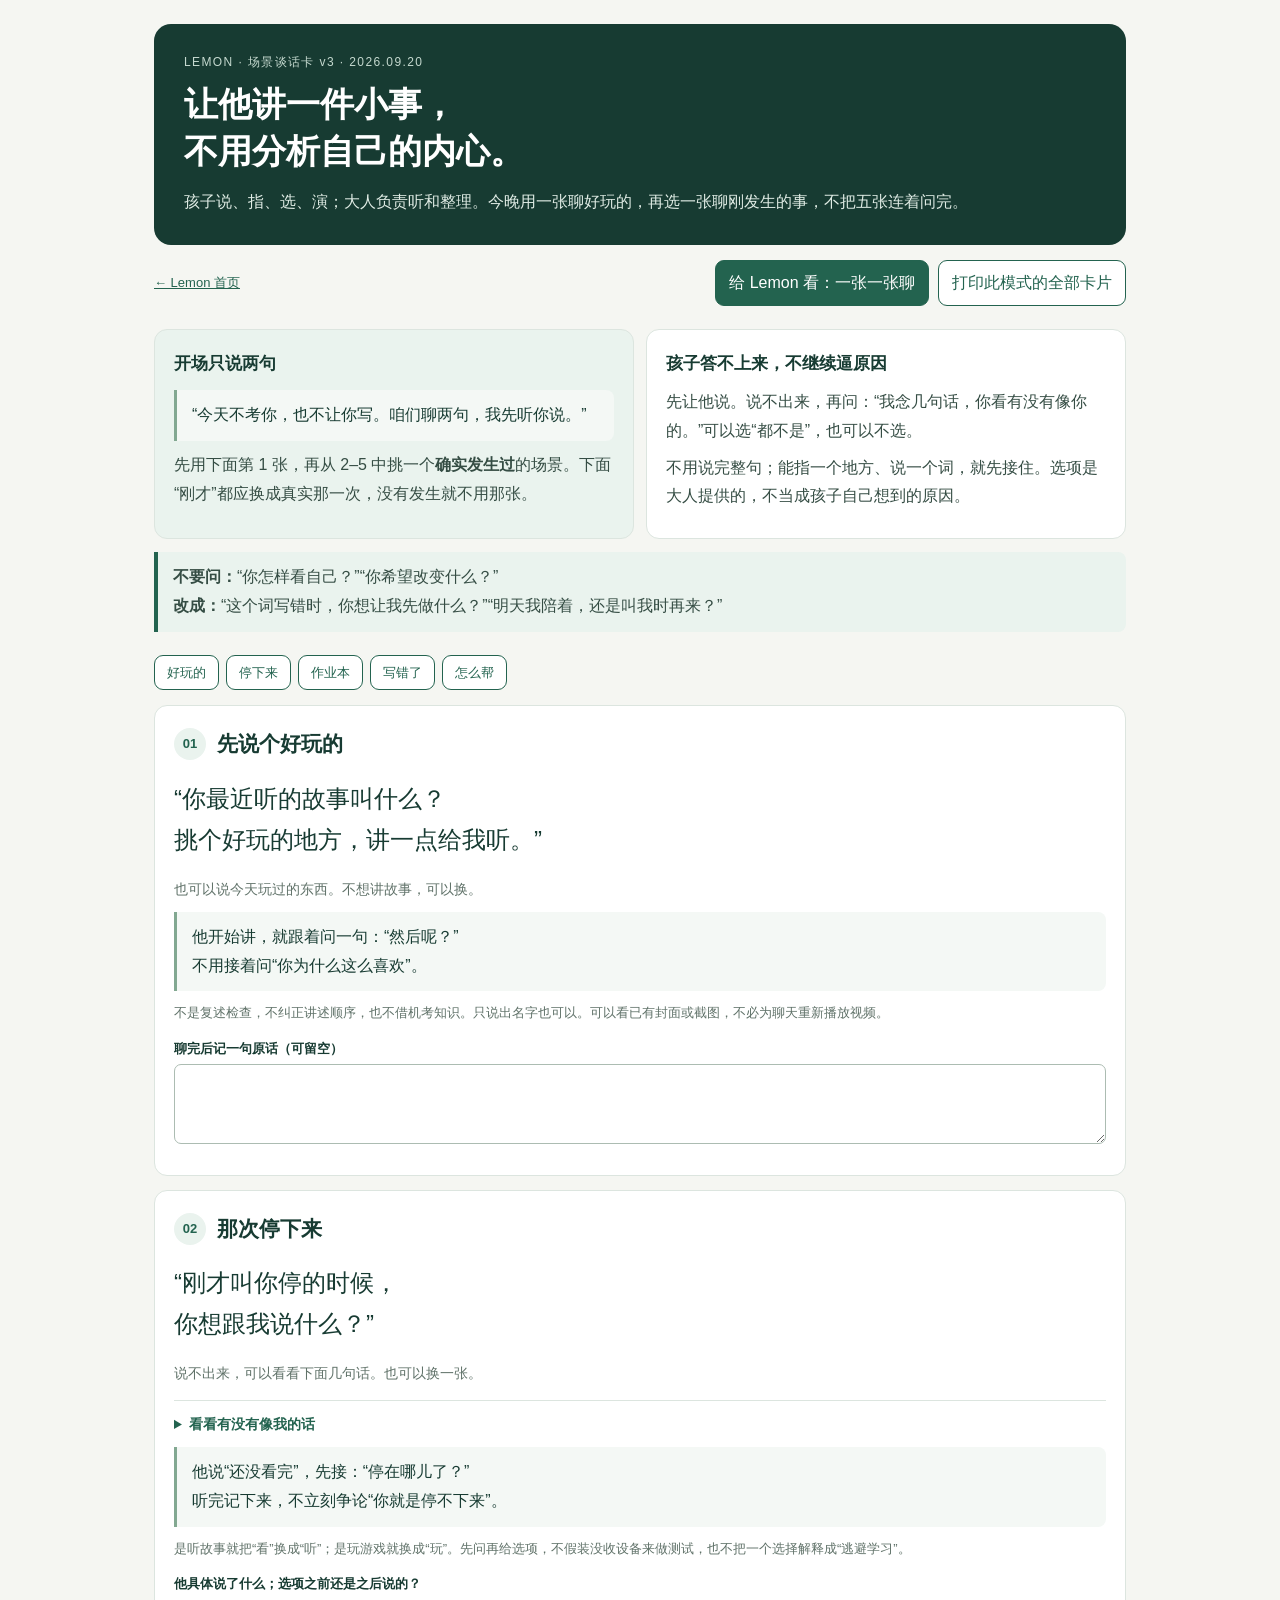
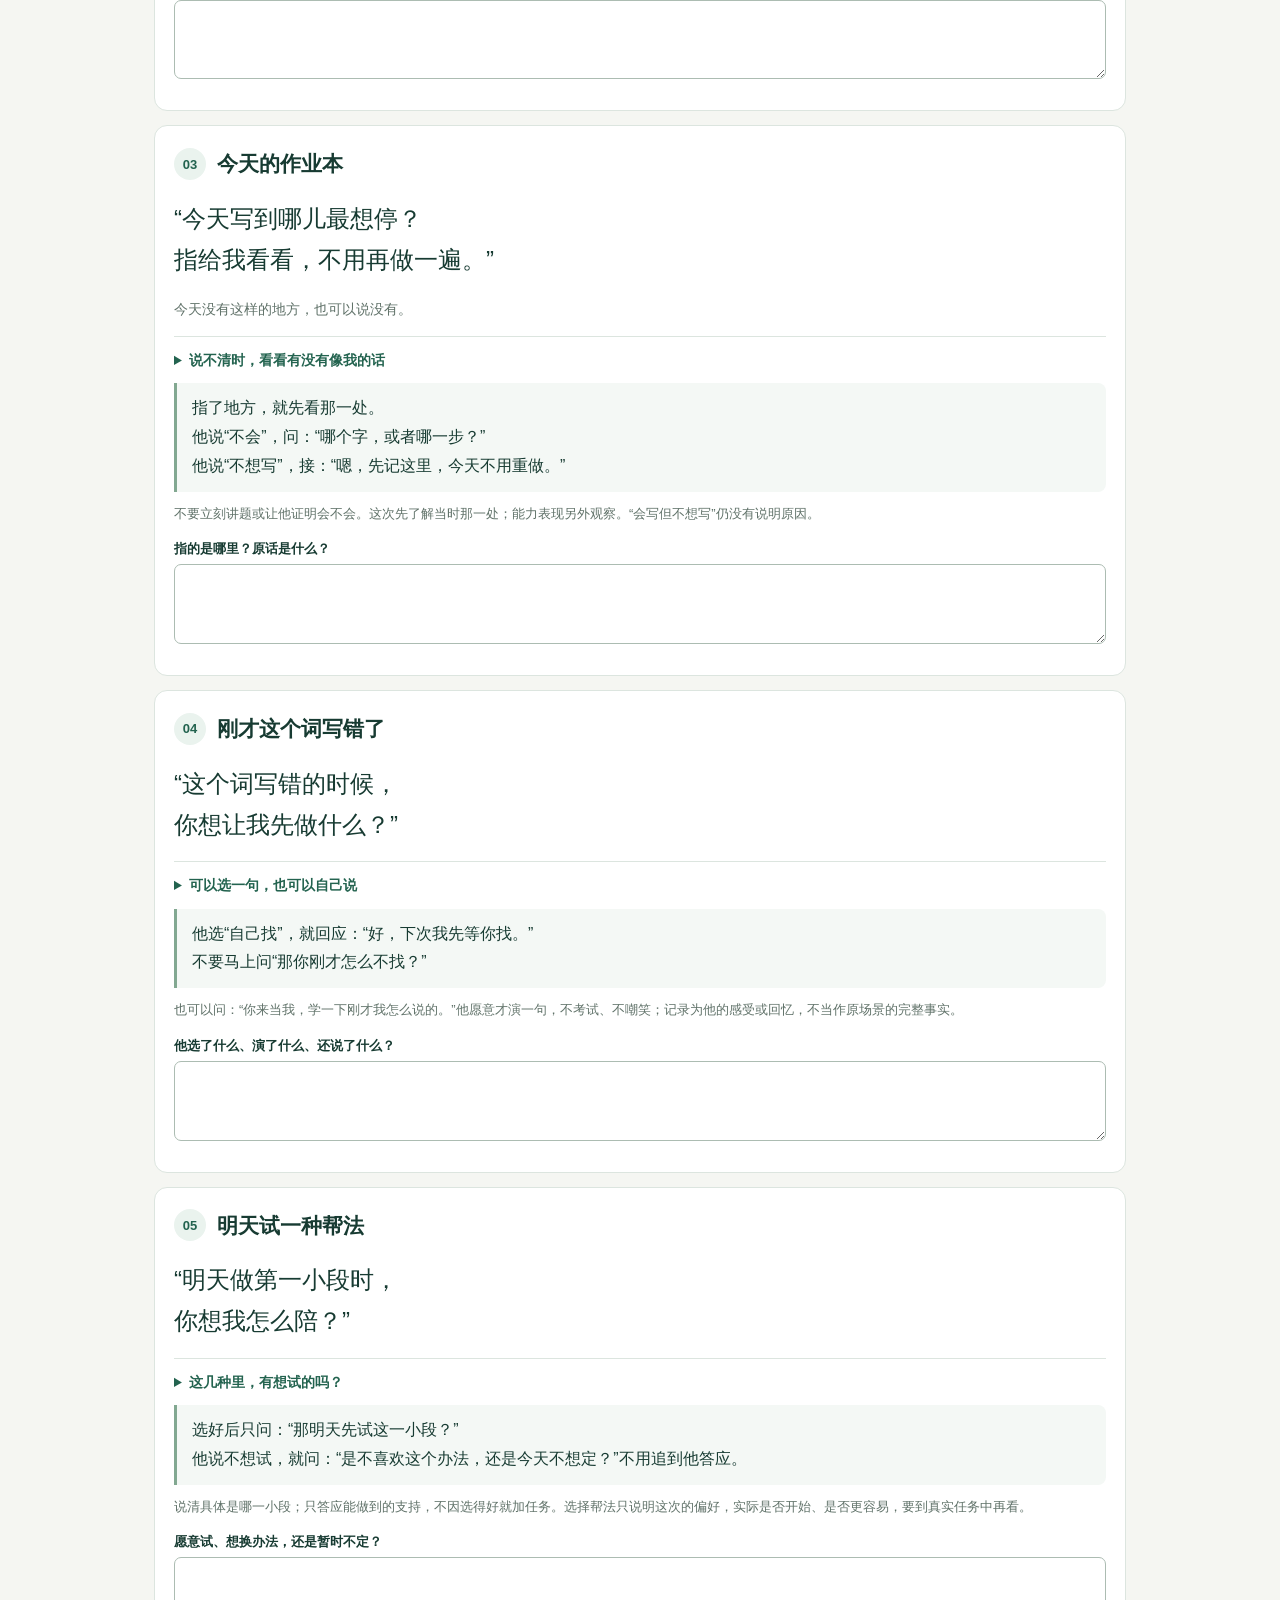
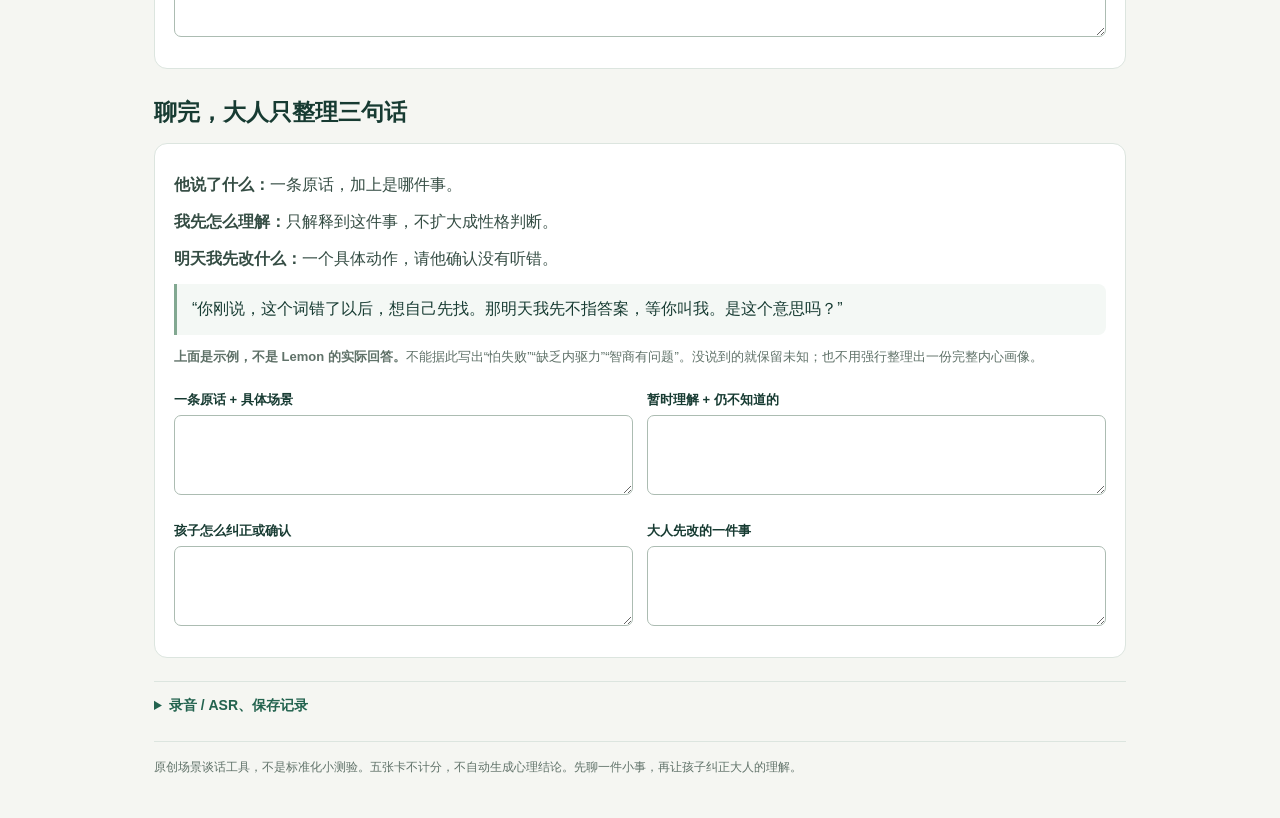
==== commit ca523092: "fix(pages): use concrete child-friendly conversation scenes instead of abstract introspection" ====
--- a/docs/conversation/index.html
+++ b/docs/conversation/index.html
@@ -1,59 +1,48 @@
 <!doctype html>
 <html lang="zh-CN">
 <head>
-<meta charset="utf-8">
-<meta name="viewport" content="width=device-width,initial-scale=1">
-<meta name="description" content="用六张心里话谈话卡了解孩子的兴趣、烦恼、自我看法与期待，整理成由孩子核对的摘要；不是心理测验。">
-<title>Lemon｜心里话谈话指南</title>
+<meta charset="utf-8"><meta name="viewport" content="width=device-width,initial-scale=1">
+<meta name="description" content="从故事、作业、纠错这些小场景聊起。孩子可以说、指、选或演，不用解释心理原因。">
+<title>Lemon｜聊一件小事</title>
 <style>
-:root{--bg:#f5f6f2;--paper:#fff;--ink:#173b32;--text:#354d44;--muted:#607269;--line:#dce5df;--green:#23634f;--mint:#eaf3ee;--sand:#f6efdf;--gold:#d6b979}*{box-sizing:border-box}html{scroll-behavior:smooth;scroll-padding-top:22px}body{margin:0;background:var(--bg);color:var(--text);font:15px/1.8 -apple-system,BlinkMacSystemFont,"PingFang SC","Microsoft YaHei",sans-serif}a{color:var(--green);text-underline-offset:3px}button,input,textarea,select{font:inherit}button,.button{border:1px solid var(--green);border-radius:8px;padding:8px 13px;background:var(--green);color:#fff;cursor:pointer;text-decoration:none;font-weight:650;line-height:1.5}button.secondary{background:#fff;color:var(--green)}:focus-visible{outline:3px solid var(--gold);outline-offset:3px}.wrap{max-width:1200px;margin:auto;padding:24px}.hero{background:var(--ink);color:white;border-radius:18px;padding:29px 32px}.eyebrow{font-size:12px;letter-spacing:1.4px;font-weight:750;color:#c5d9cf}h1{font-size:35px;line-height:1.35;margin:9px 0 12px}.hero p{color:#e1ebe5;margin:6px 0;max-width:890px}.hero strong{color:#fff}.hero .meta{display:flex;gap:9px;flex-wrap:wrap;margin-top:17px}.meta span{border:1px solid #68897a;border-radius:30px;padding:3px 10px;font-size:12px}.toolbar{display:flex;align-items:center;gap:8px;flex-wrap:wrap;margin:15px 0}.home{margin-right:auto;font-size:13px}.layout{display:grid;grid-template-columns:165px minmax(0,1fr);gap:23px}.side{position:sticky;top:18px;align-self:start}.side a{display:block;text-decoration:none;padding:7px 9px;font-size:13px;border-radius:7px}.side a:hover{background:var(--mint)}.side p{font-size:12px;color:var(--muted);padding:9px}.content{min-width:0}section{margin-bottom:24px}.heading{display:flex;gap:11px;align-items:baseline;margin:19px 0 11px}.heading>span{font-size:12px;font-weight:800;color:var(--green);white-space:nowrap}h2{font-size:23px;line-height:1.45;margin:0;color:var(--ink)}h3{font-size:17px;line-height:1.5;margin:0 0 7px;color:var(--ink)}p{margin:7px 0 10px}.small{font-size:13px;color:var(--muted)}.grid2{display:grid;grid-template-columns:repeat(2,minmax(0,1fr));gap:12px}.card{background:var(--paper);border:1px solid var(--line);border-radius:12px;padding:17px;min-width:0}.mint{background:var(--mint)}.sand{background:var(--sand)}.quote{border-left:3px solid #80a58f;background:#f4f8f5;border-radius:0 8px 8px 0;padding:12px 15px;color:var(--ink);margin:10px 0}.callout{border-left:4px solid var(--green);background:var(--mint);padding:12px 16px;border-radius:0 8px 8px 0;margin:12px 0}.qcard{margin-bottom:12px}.qtop{display:flex;align-items:center;gap:10px}.qtop h3{margin:0}.qno{display:inline-grid;place-items:center;font-size:12px;font-weight:800;color:var(--green);background:var(--mint);border-radius:50%;width:29px;height:29px;flex-shrink:0}.tag{margin-left:auto;font-size:11px;color:var(--muted);white-space:nowrap}.question{font-size:20px;line-height:1.8;color:var(--ink);margin:11px 0}.follow{font-size:16px;color:var(--ink)}details{border-top:1px solid var(--line);margin-top:11px;padding-top:10px}summary{cursor:pointer;color:var(--green);font-size:13px;font-weight:700}details[open] summary{margin-bottom:8px}.field{display:block;margin:11px 0}.field>span{display:block;font-size:13px;font-weight:700;color:var(--ink);margin-bottom:4px}textarea,input,select{width:100%;min-width:0;display:block;border:1px solid #a9bcb0;border-radius:7px;padding:9px 10px;background:white;color:var(--ink)}textarea{min-height:79px;resize:vertical}.wide{grid-column:1/-1}.raw{min-height:170px;font:13px/1.8 ui-monospace,SFMono-Regular,Consolas,monospace}.sentence{font-size:18px;color:var(--ink);padding:9px 0;border-bottom:1px solid var(--line)}.sentence:last-child{border-bottom:0}.lines{height:30px;border-bottom:1px solid #acbdb0;margin:7px 0 15px}.table-wrap{overflow-x:auto;background:white;border:1px solid var(--line);border-radius:11px}table{border-collapse:collapse;width:100%;min-width:590px;font-size:14px}th,td{padding:11px 12px;text-align:left;vertical-align:top;border-bottom:1px solid var(--line)}th{background:var(--mint);color:var(--ink)}tr:last-child td{border-bottom:0}.status{min-height:25px;font-size:13px;color:var(--green)}.footer{border-top:1px solid var(--line);margin-top:24px;padding:13px 0;font-size:12px;color:var(--muted)}.source{font-size:13px}.print-value{display:none}.child-only{display:none}.ref{font-size:12px;white-space:nowrap}.skip{position:absolute;left:-9999px}.skip:focus{left:15px;top:8px;z-index:10;background:white;padding:10px}body[data-mode=child] .adult{display:none!important}body[data-mode=child] .child-only{display:block}body[data-mode=child] .layout{display:block;max-width:860px;margin:auto}body[data-mode=child] .hero{max-width:860px;margin:auto}body[data-mode=child] .qcard{padding:23px}body[data-mode=child] .question{font-size:23px}body[data-mode=child] .qno{width:34px;height:34px}body[data-mode=child] #cards .heading{margin-top:25px}@media(max-width:900px){.layout{grid-template-columns:1fr}.side{position:static;display:flex;gap:4px;overflow:auto;padding-bottom:8px;border-bottom:1px solid var(--line)}.side a{white-space:nowrap}.side p{display:none}}@media(max-width:600px){.wrap{padding:13px}.hero{padding:22px 20px}h1{font-size:28px}.grid2{grid-template-columns:1fr}.heading{display:block}.heading>span{display:block;margin-bottom:3px}h2{font-size:21px}.home{width:100%}.card{padding:15px}.question{font-size:19px}.qtop{flex-wrap:wrap}.tag{font-size:10px}.sentence{font-size:17px}}@media print{@page{size:A4;margin:14mm}body{background:#fff;color:#17271f;font-size:10.5pt;line-height:1.6}.wrap{max-width:none;padding:0}.hero{background:white!important;color:var(--ink);border:1px solid #afc0b3;border-radius:0;padding:12px}.hero p,.hero strong,.eyebrow{color:var(--ink)}h1{font-size:22pt}.hero .meta,.toolbar,.side,.no-print,.status{display:none!important}.layout{display:block}.heading{break-after:avoid}section{margin:16px 0}.card,tr,.quote,.callout{break-inside:avoid}.card{margin-bottom:8px;padding:12px}.grid2{display:block}.question{font-size:13.5pt}.tag{display:none}.field input,.field textarea,.field select{display:none}.print-value{display:block;white-space:pre-wrap;overflow-wrap:anywhere;font-size:10pt;min-height:18px}table{min-width:0;font-size:9pt}th,td{padding:7px}.table-wrap{overflow:visible}.source{font-size:9pt}.footer{font-size:9pt}body[data-mode=child] .question{font-size:16pt}body[data-mode=child] .qcard{padding:14px}.lines{height:20px}}
+:root{--bg:#f5f6f2;--ink:#173b32;--text:#354d44;--green:#23634f;--mint:#eaf3ee;--line:#dce5df;--muted:#607269;--sand:#f6efdf}*{box-sizing:border-box}body{margin:0;background:var(--bg);color:var(--text);font:16px/1.8 -apple-system,BlinkMacSystemFont,"PingFang SC","Microsoft YaHei",sans-serif}a{color:var(--green)}button,input,textarea{font:inherit}button{cursor:pointer;border:1px solid var(--green);border-radius:9px;padding:8px 13px;background:var(--green);color:white}button.secondary{background:white;color:var(--green)}button:disabled{opacity:.45;cursor:default}:focus-visible{outline:3px solid #b39651;outline-offset:3px}.wrap{max-width:1020px;margin:auto;padding:24px}.hero{background:var(--ink);color:white;padding:28px 30px;border-radius:17px}.eyebrow{font-size:12px;letter-spacing:1.4px;color:#c5d9cf}h1{font-size:34px;line-height:1.4;margin:7px 0 12px}.hero p{margin:0;color:#e0ece5}h2{font-size:23px;color:var(--ink);margin:0 0 10px}h3{font-size:17px;color:var(--ink);margin:0 0 7px}p{margin:8px 0}.toolbar{display:flex;gap:9px;flex-wrap:wrap;align-items:center;margin:15px 0}.home{margin-right:auto;font-size:13px}.section{margin:23px 0}.card{background:white;border:1px solid var(--line);border-radius:13px;padding:19px;margin-bottom:14px}.grid{display:grid;grid-template-columns:1fr 1fr;gap:12px}.grid .card{margin:0}.mint{background:var(--mint)}.sand{background:var(--sand)}.small{font-size:13px;color:var(--muted)}.quote{background:#f4f8f5;border-left:3px solid #82a891;padding:11px 15px;border-radius:0 8px 8px 0;margin:10px 0;color:var(--ink)}.scene-head{display:flex;gap:11px;align-items:center}.number{display:grid;place-items:center;width:32px;height:32px;border-radius:50%;background:var(--mint);color:var(--green);font-weight:800;font-size:13px}.scene-head h2{margin:0;font-size:21px}.question{font-size:24px;line-height:1.7;color:var(--ink);margin:16px 0}.child-only{display:none}.hint{font-size:14px;color:var(--muted)}details{margin-top:14px;border-top:1px solid var(--line);padding-top:11px}summary{cursor:pointer;color:var(--green);font-size:14px;font-weight:650}.choices{display:flex;flex-wrap:wrap;gap:9px;margin:13px 0}.choices button{background:white;border:1px solid #aebeb4;color:var(--ink);padding:10px 14px}.choices button[aria-pressed=true]{background:var(--mint);border:2px solid var(--green);padding:9px 13px}.picked{font-size:13px;color:var(--green);min-height:23px}.field{display:block;margin:12px 0}.field span{display:block;font-size:13px;font-weight:650;color:var(--ink);margin-bottom:4px}input,textarea{display:block;width:100%;border:1px solid #acbcb2;border-radius:7px;padding:10px;background:white;color:var(--ink);min-width:0}textarea{min-height:78px;resize:vertical}.raw{min-height:160px}.field-grid{display:grid;grid-template-columns:1fr 1fr;gap:0 14px}.field-grid .wide{grid-column:1/-1}.rule{border-left:4px solid var(--green);padding:11px 15px;background:var(--mint);margin:13px 0;border-radius:0 8px 8px 0}.print-value{display:none}.status{font-size:13px;color:var(--green);min-height:25px}.footer{border-top:1px solid var(--line);padding:15px 0;font-size:12px;color:var(--muted)}.navigation{display:none}.scene-tabs{display:flex;gap:7px;flex-wrap:wrap;margin:15px 0}.scene-tabs button{font-size:13px;padding:5px 12px}.end-card{margin-top:15px}body[data-mode=child] .adult{display:none!important}body[data-mode=child] .child-only{display:block}body[data-mode=child] .scene:not(.active){display:none}body[data-mode=child] .navigation{display:flex;justify-content:space-between;align-items:center;gap:12px}body[data-mode=child] .wrap{max-width:880px}body[data-mode=child] .scene{padding:25px}body[data-mode=child] .question{font-size:27px}body[data-mode=child] #cards{margin-top:18px}.counter{font-size:13px;color:var(--muted)}@media(max-width:640px){.wrap{padding:13px}.hero{padding:22px 20px}h1{font-size:28px}.grid,.field-grid{grid-template-columns:1fr}.home{width:100%}.question{font-size:22px}.card{padding:16px}body[data-mode=child] .scene{padding:19px}body[data-mode=child] .question{font-size:23px}.choices button{width:100%;text-align:left}.navigation{flex-wrap:wrap}h2{font-size:21px}}@media print{@page{size:A4;margin:14mm}body{background:white;font-size:11pt;color:#17271f}.wrap{max-width:none;padding:0}.hero{background:white;color:var(--ink);border:1px solid #adbdaf;padding:12px;border-radius:0}.hero p,.eyebrow{color:var(--ink)}h1{font-size:23pt}.toolbar,.navigation,.no-print,.status,.scene-tabs{display:none!important}.card,.rule,.quote{break-inside:avoid}.scene-head{break-after:avoid}.grid,.field-grid{display:block}.grid .card{margin-bottom:9px}.field input,.field textarea{display:none}.print-value{display:block;white-space:pre-wrap;overflow-wrap:anywhere;font-size:10pt;min-height:20px}.question{font-size:16pt}.choices button{color:var(--ink);font-size:12pt}.footer{font-size:9pt}body[data-mode=child] .scene:not(.active){display:block}body[data-mode=child] .question{font-size:17pt}body[data-mode=child] .scene{padding:16px}}
 </style>
-</head><body data-mode="parent">
-<a class="skip" href="#cards">跳到谈话卡</a>
-<main class="wrap">
-<header class="hero"><div class="eyebrow">LEMON · 心里话谈话指南 · 2026.09.20</div><h1 class="adult">不是问他为什么不自觉。<br>是听听，他正在经历什么。</h1><h1 class="child-only">最近过得怎么样？<br>我们听你说。</h1><p class="adult">六张谈话卡，了解<strong>喜欢什么、难受什么、怎样看自己、希望大人怎么帮</strong>。最后写成一张由他核对的“心里话摘要”，不代替他说出内心。</p><p class="child-only">这里没有标准答案。你可以选想聊的问题，可以说“不知道”，也可以跳过。不用写满，不打分。</p><div class="meta adult"><span>今晚先选 1、2、5、6</span><span>约 15 分钟，也可更短</span><span>先聊天，不紧接着考作业</span></div></header>
-<div class="toolbar no-print"><a class="home" href="https://feng-y.github.io/lemon-learning/">← Lemon 首页</a><button type="button" id="modeButton" aria-pressed="false">给 Lemon 看：只显示谈话卡</button><button type="button" class="secondary" id="printButton">打印当前模式</button><a class="adult" href="#portrait">整理心里话 →</a></div>
-<noscript><p class="small">正文可以直接使用；模式切换和导出需要 JavaScript。也可手工记录。</p></noscript>
-<div class="layout"><nav class="side adult" aria-label="页内导航"><a href="#start">使用方法</a><a href="#opening">开场与接话</a><a href="#cards">六张谈话卡</a><a href="#mini">说不出来时</a><a href="#portrait">心里话摘要</a><a href="#asr">ASR 与导出</a><a href="#appendix">学业观察附录</a><p>原创访谈工具，不是心理测验。先有原话，再有暂时理解；空白不是“有问题”。</p></nav><div class="content">
-<section class="adult" id="start"><div class="heading"><span>01 / 先准备</span><h2>今天只做“理解”，不急着把他改好</h2></div><div class="grid2"><div class="card mint"><h3>第一次就按这个顺序</h3><p><strong>1 开心 → 2 烦心 → 5 大人的话 → 6 希望。</strong>第三、第四张可以留到下一次；不追求一次覆盖全部。</p><p>找没有刚争执、没有正在催作业的时候。一个大人聊，不是家长和老师轮流盘问。时间是安排建议，不是测评要求。</p></div><div class="card"><h3>每题只问主问题，追问选一个</h3><p>先让他说完，再用自己的话复述，并请他纠正。不要边听边教、争论或宣布新处罚。认真倾听和反映孩子的意思，是 AAP 与 CDC 推荐的沟通方式。<a class="ref" href="#s1">[1]</a><a class="ref" href="#s2">[2]</a></p><p><strong>可以录音，但先说明用途并征得同意。</strong>不愿录就不录；不公开他的录音和真实回答。</p></div></div><div class="callout">目前掌握的是家长、老师的观察，不能据此写成“Lemon 的真实内心”。这次要得到的是<strong>他的说法，以及仍然不知道的部分</strong>。</div></section>
-<section class="adult" id="opening"><div class="heading"><span>02 / 可以照着开场</span><h2>先把“说真话的后果”讲清楚</h2></div><div class="quote">“最近我问得最多的是作业，好像没有好好问过你过得怎么样。今天我想先听你说，不考试，也不要求你保证以后认真。你可以告诉我哪里觉得烦，也可以说我哪里帮得不好。我会先听完，不因为你说出想法就批评你；具体安排，我们听完再商量。你想从哪个问题开始？”</div><p class="small">只说你能做到的承诺。若刚才确实吼了他，先为自己的行为具体道歉，不接一句“但是你也有错”。AAP 强调成人示范具体道歉和不贴人格标签的表达。<a class="ref" href="#s1">[1]</a></p><div class="table-wrap"><table><thead><tr><th style="width:24%">他这样说</th><th style="width:49%">你这样接</th><th>先不要做</th></tr></thead><tbody><tr><td>“不知道 / 随便。”</td><td>“没关系。想说的时候再说，或者换一个问题。”</td><td>解释为敷衍，连问很多个“为什么”。</td></tr><tr><td>“我就是想玩。”</td><td>“我听到了。你想玩什么？里面最好玩的是什么？”</td><td>立刻反问“除了玩你还会什么”。</td></tr><tr><td>“你们一直催。”</td><td>“说一次你印象最深的，我先听听当时发生了什么。”</td><td>立即证明催促合理，否认他的感受。</td></tr><tr><td>“我就是笨 / 我不会。”</td><td>“听起来那次很难受。是哪一件事，让你这样想自己？”</td><td>同意这个标签，或立刻布置题让他证明。</td></tr><tr><td>“我怕你生气。”</td><td>“你担心讲了以后我会生气。我先不争辩，你可以慢慢说，也可以先停。”</td><td>要求他证明，或把继续学习当作不发火的条件。</td></tr></tbody></table></div><p class="small">孩子未必一次就愿意说很多；维持可预期、非惩罚性的倾听，比拿到所有答案更重要。<a class="ref" href="#s2">[2]</a>若说到的事实与你记得不同，先记“他描述……”，之后另行核实，不在这次聊天里审问真伪。</p></section>
-<section id="cards"><div class="heading"><span class="adult">03 / 主问题先问，追问可选</span><h2>六张心里话谈话卡</h2></div><p class="adult small">可直接照着问，也可换成平时的语气。下方填写仅作可选笔记，不要求孩子书写。每条回答都先记录原话。</p>
-<article class="card qcard" id="q1"><div class="qtop"><span class="qno">01</span><h3>最近的开心时刻</h3><span class="tag adult">今晚先聊</span></div><p class="question">“最近一周，哪件事让你最开心？”</p><details class="adult"><summary>愿意继续说时，再选一个追问</summary><p class="follow">那时候你在做什么？你最喜欢其中哪一部分？</p><p class="small">听见他的兴趣、关系和成就，不把所有话题拉回学习。即使回答是游戏，也先听内容，不马上评价。</p></details><label class="field adult"><span>他的原话 · 可聊完再记，也可以只留 ASR</span><textarea id="answer1" data-label="Q1 最近的开心时刻｜孩子原话" placeholder="没有说到就留空；不要替他解释。"></textarea></label></article>
-<article class="card qcard" id="q2"><div class="qtop"><span class="qno">02</span><h3>最近的烦心事</h3><span class="tag adult">今晚先聊</span></div><p class="question">“最近哪件事最让你烦？挑一次，跟我说说。”</p><details class="adult"><summary>愿意继续说时，再选一个追问</summary><p class="follow">从什么时候开始难受的？当时最希望发生什么？</p><p class="small">可以是作业，也可以是朋友、学校、课外课或家里的事。先听事件，再问感受，不预设一定是平板或学习。</p></details><label class="field adult"><span>他的原话 · 可聊完再记，也可以只留 ASR</span><textarea id="answer2" data-label="Q2 最近的烦心事｜孩子原话" placeholder="没有说到就留空；不要替他解释。"></textarea></label></article>
-<article class="card qcard" id="q3"><div class="qtop"><span class="qno">03</span><h3>故事和游戏</h3><span class="tag adult">另一次也可以</span></div><p class="question">“选一个最近特别想继续听、看或者玩的内容。哪里最吸引你？”</p><details class="adult"><summary>愿意继续说时，再选一个追问</summary><p class="follow">到了要停的时候，你心里在想什么？</p><p class="small">先区分具体活动，不把听故事、看游戏视频和玩游戏混为一谈。喜欢内容、没看完、想放松或别的原因，都由他自己说。</p></details><label class="field adult"><span>他的原话 · 可聊完再记，也可以只留 ASR</span><textarea id="answer3" data-label="Q3 故事和游戏｜孩子原话" placeholder="没有说到就留空；不要替他解释。"></textarea></label></article>
-<article class="card qcard" id="q4"><div class="qtop"><span class="qno">04</span><h3>做错时的想法</h3><span class="tag adult">另一次也可以</span></div><p class="question">“想一次最近做错或不会的时候，你当时怎么想？”</p><details class="adult"><summary>愿意继续说时，再选一个追问</summary><p class="follow">那时你心里对自己说了什么？也有过觉得“这次我做得不错”的时候吗？</p><p class="small">了解他怎样看待一次困难，不问“你是不是觉得自己笨”。正反经历都留意；他说的自我评价不是客观能力结论。</p></details><label class="field adult"><span>他的原话 · 可聊完再记，也可以只留 ASR</span><textarea id="answer4" data-label="Q4 做错时的想法｜孩子原话" placeholder="没有说到就留空；不要替他解释。"></textarea></label></article>
-<article class="card qcard" id="q5"><div class="qtop"><span class="qno">05</span><h3>大人怎么说</h3><span class="tag adult">今晚先聊</span></div><p class="question">“我或者老师最近说过哪句话，你希望换一种说法？没有也可以说没有。”</p><details class="adult"><summary>愿意继续说时，再选一个追问</summary><p class="follow">你当时听了怎么想？你希望我们怎么说？</p><p class="small">成人的本意与孩子的感受分开记录。允许他说“你一直催我”；先确认理解，不立即辩解“我都是为你好”。</p></details><label class="field adult"><span>他的原话 · 可聊完再记，也可以只留 ASR</span><textarea id="answer5" data-label="Q5 大人怎么说｜孩子原话" placeholder="没有说到就留空；不要替他解释。"></textarea></label></article>
-<article class="card qcard" id="q6"><div class="qtop"><span class="qno">06</span><h3>我希望的下一周</h3><span class="tag adult">今晚先聊</span></div><p class="question">“下周的生活，有什么你特别想保留？最想改变一件什么？”</p><details class="adult"><summary>愿意继续说时，再选一个追问</summary><p class="follow">有没有一件事你自己也想更会一点？你希望我先帮什么？</p><p class="small">可以不是学习目标。先理解他的愿望，再另谈可行安排；不要把这次聊天变成当场签保证书。</p></details><label class="field adult"><span>他的原话 · 可聊完再记，也可以只留 ASR</span><textarea id="answer6" data-label="Q6 我希望的下一周｜孩子原话" placeholder="没有说到就留空；不要替他解释。"></textarea></label></article>
-<div class="callout adult"><strong>聊天中的“答偏”先不纠正：</strong>他说了一件别的事，先回应那件事，再问“你是在补充刚才的事，还是想换个话题？”这次不是读题训练，不能把跳话题直接记成能力缺陷。</div></section>
-<section id="mini"><div class="heading"><span class="adult">04 / 替代聊天，不是加一轮考试</span><h2>说不出来时，任选一张接半句话</h2></div><div class="card"><p class="small">可以说、指给大人看，也可以跳过。每次只选一两句，不要求全部填完。</p><div class="sentence">我最希望保留下来的事情是＿＿＿＿。</div><div class="sentence">别人以为我＿＿＿＿，其实我＿＿＿＿。</div><div class="sentence">当我不会或者做错时，我最希望大人＿＿＿＿。</div><div class="sentence">如果大人先改变一件事，我希望是＿＿＿＿。</div><p class="small adult">这是表达辅助，不是投射测验。不要根据选了哪句、画了什么颜色、回答长短或是否沉默，推断性格、智商或“隐藏动机”。</p></div><details class="adult"><summary>若仍说不出来：怎样提供选项，不替他说？</summary><p>先问“要不要我说几个词，你看看有没有合适的？”例如：累、烦、紧张、委屈、没什么、别的、不知道。然后请他举一次具体例子。</p><p>记录为<strong>“成人提供选项后，他选择……”</strong>，不要写成自发原话。若他讲的是别人的故事，只记“他对这个角色的看法”，不能直接当作他自己的经历。</p></details></section>
-<section class="adult" id="portrait"><div class="heading"><span>05 / 家长整理，再请孩子修改</span><h2>Lemon 当前的心里话摘要</h2></div><p>每格先放一条原话或题号，再用简单的话总结。<strong>下表现在是空白模板，不是对 Lemon 已经下的结论。</strong>没有证据就留空，不强行凑齐。</p><div class="card"><div class="grid2">
-<label class="field"><span>1. 我最喜欢、最想保留的</span><textarea id="joy" data-label="摘要｜喜欢与想保留" placeholder="原话 / 题号：……&#10;我的暂时理解：……"></textarea></label>
-<label class="field"><span>2. 最近最让我难受的场景</span><textarea id="pain" data-label="摘要｜难受的场景" placeholder="原话 / 题号：……&#10;发生什么时，他怎么想：……"></textarea></label>
-<label class="field"><span>3. 做错或不会时，我怎样看自己</span><textarea id="self" data-label="摘要｜自我看法" placeholder="记录他的说法，不把负面自我评价写成客观结论。"></textarea></label>
-<label class="field"><span>4. 我希望大人怎样对待、帮助我</span><textarea id="help" data-label="摘要｜对成人的希望" placeholder="原话 / 题号：……&#10;包括沟通方式，不只学习方法。"></textarea></label>
-<label class="field"><span>5. 我自己也想改善的一小件事</span><textarea id="wish" data-label="摘要｜孩子自己的改变愿望" placeholder="可以不是学习；没说到就保留未知。"></textarea></label>
-<label class="field"><span>6. 我愿意尝试的条件 / 暂时不愿意的原因</span><textarea id="conditions" data-label="摘要｜尝试条件" placeholder="仅在他已经提出小改变后询问；未谈到就不写。"></textarea></label>
-</div><div class="quote">“我听到，你想保留＿＿，最难受的是＿＿，希望我先＿＿。我有没有听错？哪一处要删掉或换成你的话？”</div><label class="field"><span>孩子核对情况</span><select id="confirmation" data-label="孩子核对情况"><option value="">还没有请他核对</option><option>他修改后确认了这份摘要</option><option>只确认了一部分，其余保持未知</option><option>他不同意，需要重写</option><option>今天不想核对，先保留为成人暂时理解</option></select></label><label class="field"><span>他的修改，以及大人仍然不知道的部分</span><textarea id="unknown" data-label="孩子修改与未知" placeholder="不因他点头就认定所有理解正确；写下他具体确认或改了什么。"></textarea></label></div><details><summary>怎样从一句话推到下一步，而不越界？</summary><p><strong>以下是假设示例，不是 Lemon 的回答：</strong>“我写快了，你们又会给我加题。”</p><p><strong>可以暂时写：</strong>“他预期做完后还会追加任务；需要核实这种情况发生过什么。”</p><p><strong>不能直接写：</strong>“他故意磨蹭”“他没有上进心”“父母就是全部原因”。</p><p><strong>一个可检查的尝试：</strong>先明确当天一小段的结束边界，并兑现不临时加量。下次问“这样安排有没有不同”，再看实际体验，不用一次表现定性。</p></details><div class="callout"><strong>完成摘要后，大人先改一件。</strong>可以是少一句催促、把完成边界说清、留一次不谈作业的共同活动。不是每次说出心事，都立刻多一项训练任务。</div></section>
-<section class="adult" id="asr"><div class="heading"><span>06 / 记录只服务于理解</span><h2>录音、ASR 与本地导出</h2></div><div class="quote">“我怕记错，想录一下。之后可能把去掉姓名的文字请 AI 帮我整理，看看怎么更好地帮你。你不愿意就不录，中途也可以停；不想分享的部分就不分享。”</div><p>保留<strong>你的问题 → 他第一次的回答 → 你的提示或选项 → 后来的回答</strong>。听不清就标注，不猜字；没有时间戳就不补造。ASR 之外的动作、语气只能另记真实观察，不能让 AI 补出内心。</p><div class="card"><div class="grid2"><label class="field"><span>日期</span><input type="date" id="date" data-label="谈话日期"></label><label class="field"><span>当时的场景与记录 / 分享意愿</span><input id="context" data-label="场景与记录分享意愿" placeholder="只写知道的；不录音也可以。"></label></div><label class="field"><span>ASR 或关键原话（与上面的逐题笔记任选一种）</span><textarea id="transcript" data-label="ASR或原话记录" class="raw" spellcheck="false" placeholder="家长：……&#10;Lemon：……&#10;家长（提供选项）：……&#10;Lemon：……&#10;观察备注：……"></textarea></label><label class="field"><span>本次大人承诺先改的一件事</span><textarea id="adultchange" data-label="成人先改的一件事" placeholder="具体做什么；什么时候再问他的感受。不要求他先作保证。"></textarea></label><div class="toolbar no-print"><button type="button" id="exportButton">导出心里话记录 .md</button><button type="button" class="secondary" id="copyButton">复制记录与分析请求</button><button type="button" class="secondary" id="clearButton">清空填写</button></div><p id="status" class="status no-print" role="status" aria-live="polite"></p><p class="small">填写仅在当前页面，不自动保存或上传，不调用 AI。刷新可能丢失，请主动导出。公开网站只放方法和空白模板；真实回答、录音和照片不提交到 GitHub。</p></div><details><summary>给 AI 的整理要求（导出时自动附上）</summary><p id="analysisPrompt">请依据原话整理 Lemon 当前的心里话。分别列出：喜欢与珍视、烦恼场景、对自己的看法、对成人的期待、自己的改变愿望、愿意尝试的条件。每项引用孩子原话或题号；区分自发回答、成人提示后回答、成人观察与推断。未谈到的明确写未知，孩子的感受不等于事件已被独立证实，不从沉默、跳话题或故事角色推断隐藏动机。不要生成自觉性、性格或智商总分，不诊断。最后写一段能念给孩子听并允许他纠正的简短摘要，指出成人下一次只需调整的一件事。未经孩子核对，不称为他真实或完整的内心。</p></details></section>
-<section class="adult" id="appendix"><details><summary>附录：需要观察偏题、抄写时，另找一次，不与心里话混考</summary><p>保留原题、第一回答、具体提示和提示后结果。这些自编题只用于观察一次过程，没有年龄常模，不能测智商或区分诊断。</p><p><strong>读题：</strong>“小林出门前下起了雨，就留在家里搭积木。小林为什么没出门？”回答原因“下雨”即可，不强求完整句。</p><p><strong>求什么：</strong>“书有 80 页，第一天读 12 页，第二天读 15 页。两天一共读几页？”答案 27；若算剩余，先记录，再核实所求。</p><p><strong>抄写：</strong>从已学过的词中选三个，原词一直可见。保留第一稿，再请他自己对照；记录提醒前后的不同。</p><p>口头意愿与实际能力分别观察；有明显且持续的学习或情绪困扰，可同时向儿科或合适的专业人员咨询，不等这份谈话“测出原因”。<a class="ref" href="#s2">[2]</a></p></details></section>
-<section class="adult source" id="sources"><div class="heading"><span>依据与边界</span><h2>方法参考，题卡原创</h2></div><p>题卡、半句表达、摘要与时间安排均为本页原创应用设计，不是标准化量表或投射测验。资料支持倾听、复述核对、尊重表达与了解媒体使用背景，不证明本页能完整识别孩子的心理原因。资料核对：2026-09-20。</p><p id="s1">[1] <a href="https://www.healthychildren.org/English/family-life/family-dynamics/communication-discipline/Pages/Components-of-Good-Communication.aspx" target="_blank" rel="noopener noreferrer">AAP · Communication Skills Start at Home</a>：主动倾听、反映理解、具体道歉和以行为而非人格为中心的沟通。</p><p id="s2">[2] <a href="https://www.cdc.gov/healthy-youth/connecting-conversations/index.html" target="_blank" rel="noopener noreferrer">CDC · Conversation Tips for Connecting Conversations</a>：询问兴趣和近况，先听完再核对，让孩子不因表达就担心惩罚；必要时寻求专业支持。</p><p id="s3">[3] <a href="https://www.healthychildren.org/English/family-life/Media/Pages/kids-and-screen-time-5-cs-questions-for-school-age-children.aspx" target="_blank" rel="noopener noreferrer">AAP · 5 C’s Questions for School-Age Children</a>：了解孩子使用媒体的动机、内容、情绪调节与被挤占的活动；共同讨论家庭安排。</p><p>与媒体有关的问题先询问具体内容和体验，而不直接问“是不是为了逃避学习”，采用了以上第 [3] 项的背景视角。</p></section>
-</div></div><footer class="footer adult">Lemon Learning · 当前版本：心里话指南 v2 · 完成标准不是“孩子答应听话”，而是“我们少误解他一点，并兑现一个具体改变”。</footer></main>
-
+</head>
+<body data-mode="parent"><main class="wrap">
+<header class="hero"><div class="eyebrow adult">LEMON · 场景谈话卡 v3 · 2026.09.20</div><div class="eyebrow child-only">LEMON · 一次聊一张</div><h1 class="adult">让他讲一件小事，<br>不用分析自己的内心。</h1><h1 class="child-only">挑一张，聊两句。</h1><p class="adult">孩子说、指、选、演；大人负责听和整理。今晚用一张聊好玩的，再选一张聊刚发生的事，不把五张连着问完。</p><p class="child-only">可以讲，也可以指。没有想说的，就换一张。不打分。</p></header>
+<div class="toolbar no-print"><a class="home" href="https://feng-y.github.io/lemon-learning/">← Lemon 首页</a><button type="button" id="modeButton" aria-pressed="false">给 Lemon 看：一张一张聊</button><button type="button" class="secondary" id="printButton">打印此模式的全部卡片</button></div>
+<noscript><p>可以直接阅读；切换卡片和导出需要 JavaScript。</p></noscript>
+<section class="section adult" id="start"><div class="grid"><div class="card mint"><h3>开场只说两句</h3><div class="quote">“今天不考你，也不让你写。咱们聊两句，我先听你说。”</div><p>先用下面第 1 张，再从 2–5 中挑一个<strong>确实发生过</strong>的场景。下面“刚才”都应换成真实那一次，没有发生就不用那张。</p></div><div class="card"><h3>孩子答不上来，不继续逼原因</h3><p>先让他说。说不出来，再问：“我念几句话，你看有没有像你的。”可以选“都不是”，也可以不选。</p><p>不用说完整句；能指一个地方、说一个词，就先接住。选项是大人提供的，不当成孩子自己想到的原因。</p></div></div><div class="rule"><strong>不要问：</strong>“你怎样看自己？”“你希望改变什么？”<br><strong>改成：</strong>“这个词写错时，你想让我先做什么？”“明天我陪着，还是叫我时再来？”</div></section>
+<section class="section" id="cards"><div class="scene-tabs no-print" aria-label="选择场景"><button type="button" class="secondary" data-jump="0">好玩的</button><button type="button" class="secondary" data-jump="1">停下来</button><button type="button" class="secondary" data-jump="2">作业本</button><button type="button" class="secondary" data-jump="3">写错了</button><button type="button" class="secondary" data-jump="4">怎么帮</button></div>
+<article class="card scene active" id="scene1"><div class="scene-head"><span class="number">01</span><h2>先说个好玩的</h2></div><p class="question">“你最近听的故事叫什么？<br>挑个好玩的地方，讲一点给我听。”</p><p class="hint">也可以说今天玩过的东西。不想讲故事，可以换。</p><div class="adult"><div class="quote">他开始讲，就跟着问一句：“然后呢？”<br>不用接着问“你为什么这么喜欢”。</div><p class="small">不是复述检查，不纠正讲述顺序，也不借机考知识。只说出名字也可以。可以看已有封面或截图，不必为聊天重新播放视频。</p><label class="field"><span>聊完后记一句原话（可留空）</span><textarea data-label="场景1｜孩子原话" id="q1"></textarea></label></div></article>
+<article class="card scene" id="scene2"><div class="scene-head"><span class="number">02</span><h2>那次停下来</h2></div><p class="question">“刚才叫你停的时候，<br>你想跟我说什么？”</p><p class="hint">说不出来，可以看看下面几句话。也可以换一张。</p><details class="options"><summary>看看有没有像我的话</summary><div class="choices" data-scene="2"><button type="button" aria-pressed="false">等我看完这段。</button><button type="button" aria-pressed="false">我就是还想看。</button><button type="button" aria-pressed="false">我不想现在写作业。</button><button type="button" aria-pressed="false">都不是。</button><button type="button" aria-pressed="false">现在不想说。</button></div><p class="picked" aria-live="polite"></p></details><div class="adult"><div class="quote">他说“还没看完”，先接：“停在哪儿了？”<br>听完记下来，不立刻争论“你就是停不下来”。</div><p class="small">是听故事就把“看”换成“听”；是玩游戏就换成“玩”。先问再给选项，不假装没收设备来做测试，也不把一个选择解释成“逃避学习”。</p><label class="field"><span>他具体说了什么；选项之前还是之后说的？</span><textarea data-label="场景2｜原话及提示情况" id="q2"></textarea></label></div></article>
+<article class="card scene" id="scene3"><div class="scene-head"><span class="number">03</span><h2>今天的作业本</h2></div><p class="question">“今天写到哪儿最想停？<br>指给我看看，不用再做一遍。”</p><p class="hint">今天没有这样的地方，也可以说没有。</p><details class="options"><summary>说不清时，看看有没有像我的话</summary><div class="choices" data-scene="3"><button type="button" aria-pressed="false">这里我不会。</button><button type="button" aria-pressed="false">写得手累了。</button><button type="button" aria-pressed="false">会写，就是不想接着写。</button><button type="button" aria-pressed="false">不是这些。</button><button type="button" aria-pressed="false">今天没有 / 不想说。</button></div><p class="picked" aria-live="polite"></p></details><div class="adult"><div class="quote">指了地方，就先看那一处。<br>他说“不会”，问：“哪个字，或者哪一步？”<br>他说“不想写”，接：“嗯，先记这里，今天不用重做。”</div><p class="small">不要立刻讲题或让他证明会不会。这次先了解当时那一处；能力表现另外观察。“会写但不想写”仍没有说明原因。</p><label class="field"><span>指的是哪里？原话是什么？</span><textarea data-label="场景3｜具体位置与原话" id="q3"></textarea></label></div></article>
+<article class="card scene" id="scene4"><div class="scene-head"><span class="number">04</span><h2>刚才这个词写错了</h2></div><p class="question">“这个词写错的时候，<br>你想让我先做什么？”</p><details class="options"><summary>可以选一句，也可以自己说</summary><div class="choices" data-scene="4"><button type="button" aria-pressed="false">先让我自己找。</button><button type="button" aria-pressed="false">指给我看。</button><button type="button" aria-pressed="false">陪我改一个。</button><button type="button" aria-pressed="false">让我先歇一下。</button><button type="button" aria-pressed="false">我想说别的 / 先不说。</button></div><p class="picked" aria-live="polite"></p></details><div class="adult"><div class="quote">他选“自己找”，就回应：“好，下次我先等你找。”<br>不要马上问“那你刚才怎么不找？”</div><p class="small">也可以问：“你来当我，学一下刚才我怎么说的。”他愿意才演一句，不考试、不嘲笑；记录为他的感受或回忆，不当作原场景的完整事实。</p><label class="field"><span>他选了什么、演了什么、还说了什么？</span><textarea data-label="场景4｜帮助偏好及原话" id="q4"></textarea></label></div></article>
+<article class="card scene" id="scene5"><div class="scene-head"><span class="number">05</span><h2>明天试一种帮法</h2></div><p class="question">“明天做第一小段时，<br>你想我怎么陪？”</p><details class="options"><summary>这几种里，有想试的吗？</summary><div class="choices" data-scene="5"><button type="button" aria-pressed="false">坐旁边，先别提醒。</button><button type="button" aria-pressed="false">我叫你，你再来。</button><button type="button" aria-pressed="false">陪我做第一个，再让我自己做。</button><button type="button" aria-pressed="false">我有别的办法。</button><button type="button" aria-pressed="false">今天先不选。</button></div><p class="picked" aria-live="polite"></p></details><div class="adult"><div class="quote">选好后只问：“那明天先试这一小段？”<br>他说不想试，就问：“是不喜欢这个办法，还是今天不想定？”不用追到他答应。</div><p class="small">说清具体是哪一小段；只答应能做到的支持，不因选得好就加任务。选择帮法只说明这次的偏好，实际是否开始、是否更容易，要到真实任务中再看。</p><label class="field"><span>愿意试、想换办法，还是暂时不定？</span><textarea data-label="场景5｜选择与尝试意愿" id="q5"></textarea></label></div></article>
+<div class="navigation no-print"><button type="button" id="prev" class="secondary">上一张</button><span class="counter" id="counter" aria-live="polite">1 / 5 · 不用聊完</span><button type="button" id="next" class="secondary">换一张</button></div>
+<div class="card mint child-only end-card"><h3>今天就聊到这里也可以。</h3><p>大人听错了，可以说：“不是，我说的是……”</p></div></section>
+<section class="section adult" id="notes"><h2>聊完，大人只整理三句话</h2><div class="card"><p><strong>他说了什么：</strong>一条原话，加上是哪件事。</p><p><strong>我先怎么理解：</strong>只解释到这件事，不扩大成性格判断。</p><p><strong>明天我先改什么：</strong>一个具体动作，请他确认没有听错。</p><div class="quote">“你刚说，这个词错了以后，想自己先找。那明天我先不指答案，等你叫我。是这个意思吗？”</div><p class="small"><strong>上面是示例，不是 Lemon 的实际回答。</strong>不能据此写出“怕失败”“缺乏内驱力”“智商有问题”。没说到的就保留未知；也不用强行整理出一份完整内心画像。</p><div class="field-grid"><label class="field"><span>一条原话 + 具体场景</span><textarea data-label="摘要｜原话与场景" id="fact"></textarea></label><label class="field"><span>暂时理解 + 仍不知道的</span><textarea data-label="摘要｜暂时理解与未知" id="understanding"></textarea></label><label class="field"><span>孩子怎么纠正或确认</span><textarea data-label="摘要｜孩子的核对" id="confirm"></textarea></label><label class="field"><span>大人先改的一件事</span><textarea data-label="摘要｜下一次的具体帮助" id="change"></textarea></label></div></div></section>
+<section class="section adult" id="record"><details><summary>录音 / ASR、保存记录</summary><p>录音前可以说：“我怕记错，可以录一下吗？之后想把没写名字的文字请 AI 帮我整理。你不愿意就不录，不想分享的就不分享。”不录也能聊。</p><p>保留你的问法、他第一次的回答、你提供的选项和后续回答。记录到这里的点击只代表选过一句话，不代表已解释原因。</p><div class="field-grid"><label class="field"><span>日期</span><input type="date" id="date" data-label="日期"></label><label class="field"><span>场景与录音 / 分享意愿</span><input id="context" data-label="场景与分享意愿"></label><label class="field wide"><span>ASR / 原话（与上面笔记任选一种，不必重复填）</span><textarea class="raw" id="asr" data-label="ASR或原话" placeholder="家长：……&#10;Lemon：……&#10;家长（提供选项）：……&#10;Lemon：……"></textarea></label></div><div class="toolbar no-print"><button type="button" id="exportButton">导出记录 .md</button><button type="button" class="secondary" id="copyButton">复制记录</button><button type="button" class="secondary" id="clearButton">清空填写与选择</button></div><p class="status" id="status" role="status" aria-live="polite"></p><p class="small">当前页面不自动保存或上传。要保留请主动导出；真实回答、录音和照片不要提交到公开 GitHub 页面。</p><details><summary>导出附带的分析要求</summary><p id="analysisPrompt">只根据这次具体场景整理：孩子的原话、成人提供选项后的选择、成人观察与暂时理解，四者分开。每个判断引用原话或场景号，没说到的保持未知，不从选项、沉默、演角色或答偏推断隐藏动机、人格或智商。不生成心理测评分数，不诊断。用孩子听得懂的两三句话复述，请他纠正；最后只建议大人下一次调整一个具体帮助动作。不把点选帮助方式当成已经有学习意愿，也不把没选当成没有意愿。</p></details></details></section>
+<footer class="footer adult">原创场景谈话工具，不是标准化小测验。五张卡不计分，不自动生成心理结论。先聊一件小事，再让孩子纠正大人的理解。</footer>
+</main>
 <script>
 'use strict';
-const fields=Array.from(document.querySelectorAll('[data-label]'));
+const scenes=[...document.querySelectorAll('.scene')],fields=[...document.querySelectorAll('[data-label]')],picks=new Map();
+let current=0,dirty=false,opened=[];
 const status=document.getElementById('status');
-let dirty=false;let opened=[];
-function setMode(child){document.body.dataset.mode=child?'child':'parent';const b=document.getElementById('modeButton');b.textContent=child?'返回家长指南':'给 Lemon 看：只显示谈话卡';b.setAttribute('aria-pressed',String(child));window.scrollTo({top:0,behavior:'auto'});}
-document.getElementById('modeButton').addEventListener('click',()=>setMode(document.body.dataset.mode!=='child'));
-fields.forEach(f=>f.addEventListener('input',()=>{dirty=true;status.textContent='仅在当前页面填写，需要保留时请导出。';}));
-function recordText(){const lines=['# Lemon 当前的心里话｜待孩子核对的记录','','以下为原话与成人暂时理解，不是心理测验或诊断。仅分享孩子同意分享的内容。',''];fields.forEach(f=>lines.push('## '+f.dataset.label,f.value.trim()||'未知 / 未记录',''));lines.push('## 请 AI 按以下要求整理',document.getElementById('analysisPrompt').textContent.trim(),'');return lines.join('\n');}
-document.getElementById('exportButton').addEventListener('click',()=>{try{const blob=new Blob(['\uFEFF'+recordText()],{type:'text/markdown;charset=utf-8'});const url=URL.createObjectURL(blob);const link=document.createElement('a');link.href=url;link.download='lemon-inner-voice-'+(document.getElementById('date').value||'undated')+'.md';document.body.appendChild(link);link.click();link.remove();setTimeout(()=>URL.revokeObjectURL(url),1000);status.textContent='已请求下载本地记录；请确认文件保存成功。没有上传到网站。';}catch(error){status.textContent='导出未成功，请手工复制填写内容。';}});
-document.getElementById('copyButton').addEventListener('click',async()=>{try{await navigator.clipboard.writeText(recordText());status.textContent='已复制记录与分析请求；请检查后再粘贴到对话。';}catch(error){status.textContent='浏览器不允许直接复制，请使用导出或手工复制。';}});
-document.getElementById('clearButton').addEventListener('click',()=>{if(dirty&&!window.confirm('清空所有填写？尚未保存的内容将丢失。'))return;fields.forEach(f=>f.value='');dirty=false;status.textContent='填写已清空。';});
+function show(i){current=Math.max(0,Math.min(scenes.length-1,i));scenes.forEach((s,n)=>s.classList.toggle('active',n===current));document.getElementById('counter').textContent=(current+1)+' / '+scenes.length+' · 不用聊完';document.getElementById('prev').disabled=current===0;document.getElementById('next').disabled=current===scenes.length-1;document.querySelectorAll('[data-jump]').forEach(b=>b.setAttribute('aria-pressed',String(Number(b.dataset.jump)===current)));}
+document.querySelectorAll('[data-jump]').forEach(b=>b.addEventListener('click',()=>{show(Number(b.dataset.jump));if(document.body.dataset.mode==='parent')scenes[current].scrollIntoView({block:'start'});}));
+document.getElementById('prev').addEventListener('click',()=>show(current-1));document.getElementById('next').addEventListener('click',()=>show(current+1));
+document.getElementById('modeButton').addEventListener('click',()=>{const child=document.body.dataset.mode!=='child';document.body.dataset.mode=child?'child':'parent';const b=document.getElementById('modeButton');b.textContent=child?'返回家长指南':'给 Lemon 看：一张一张聊';b.setAttribute('aria-pressed',String(child));window.scrollTo({top:0,behavior:'auto'});});
+document.querySelectorAll('.choices').forEach(group=>group.querySelectorAll('button').forEach(b=>b.addEventListener('click',()=>{const selected=b.getAttribute('aria-pressed')!=='true';group.querySelectorAll('button').forEach(x=>x.setAttribute('aria-pressed','false'));if(selected){b.setAttribute('aria-pressed','true');picks.set(group.dataset.scene,b.textContent.trim());}else{picks.delete(group.dataset.scene);}group.nextElementSibling.textContent=selected?'选了：'+b.textContent.trim()+' 再点一次可以取消。':'';dirty=true;})));
+fields.forEach(f=>f.addEventListener('input',()=>{dirty=true;status.textContent='仅在当前页面。需要保留时请导出。';}));
+function recordText(){const lines=['# Lemon 场景谈话记录','','这是本次原话与成人理解，不是心理测验。仅分享孩子同意分享的内容。',''];fields.forEach(f=>{if(f.value.trim())lines.push('## '+f.dataset.label,f.value.trim(),'');});lines.push('## 成人提供选项后的点选（不是自发回答）');if(!picks.size)lines.push('没有点选记录。');picks.forEach((v,k)=>lines.push('场景'+k+'：'+v));lines.push('','## 请按以下要求分析',document.getElementById('analysisPrompt').textContent.trim(),'');return lines.join('\n');}
+document.getElementById('exportButton').addEventListener('click',()=>{const blob=new Blob(['\uFEFF'+recordText()],{type:'text/markdown;charset=utf-8'});const url=URL.createObjectURL(blob);const a=document.createElement('a');a.href=url;a.download='lemon-talk-'+(document.getElementById('date').value||'undated')+'.md';document.body.appendChild(a);a.click();a.remove();setTimeout(()=>URL.revokeObjectURL(url),1000);status.textContent='已请求本地下载，请确认文件保存成功。没有上传。';});
+document.getElementById('copyButton').addEventListener('click',async()=>{try{await navigator.clipboard.writeText(recordText());status.textContent='已复制，请检查后再分享。';}catch(e){status.textContent='不能直接复制，请导出或手工复制。';}});
+document.getElementById('clearButton').addEventListener('click',()=>{if(dirty&&!window.confirm('清空填写和选择？尚未保存的内容会丢失。'))return;fields.forEach(f=>f.value='');picks.clear();document.querySelectorAll('.choices button').forEach(b=>b.setAttribute('aria-pressed','false'));document.querySelectorAll('.picked').forEach(p=>p.textContent='');dirty=false;status.textContent='已清空。';});
 window.addEventListener('beforeunload',e=>{if(dirty){e.preventDefault();e.returnValue='';}});
-window.addEventListener('beforeprint',()=>{fields.forEach(f=>{let el=f.parentElement.querySelector('.print-value');if(!el){el=document.createElement('div');el.className='print-value';f.parentElement.appendChild(el);}el.textContent=f.value||'（未记录）';});if(document.body.dataset.mode==='parent'){opened=Array.from(document.querySelectorAll('details:not([open])'));opened.forEach(el=>el.open=true);}});
-window.addEventListener('afterprint',()=>{opened.forEach(el=>el.open=false);opened=[];});
-document.getElementById('printButton').addEventListener('click',()=>window.print());
+window.addEventListener('beforeprint',()=>{fields.forEach(f=>{let el=f.parentElement.querySelector('.print-value');if(!el){el=document.createElement('div');el.className='print-value';f.parentElement.appendChild(el);}el.textContent=f.value||'（未记录）';});const selector=document.body.dataset.mode==='child'?'.options:not([open])':'details:not([open])';opened=[...document.querySelectorAll(selector)];opened.forEach(d=>d.open=true);});
+window.addEventListener('afterprint',()=>{opened.forEach(d=>d.open=false);opened=[];});
+document.getElementById('printButton').addEventListener('click',()=>window.print());show(0);
 </script>
 </body></html>
